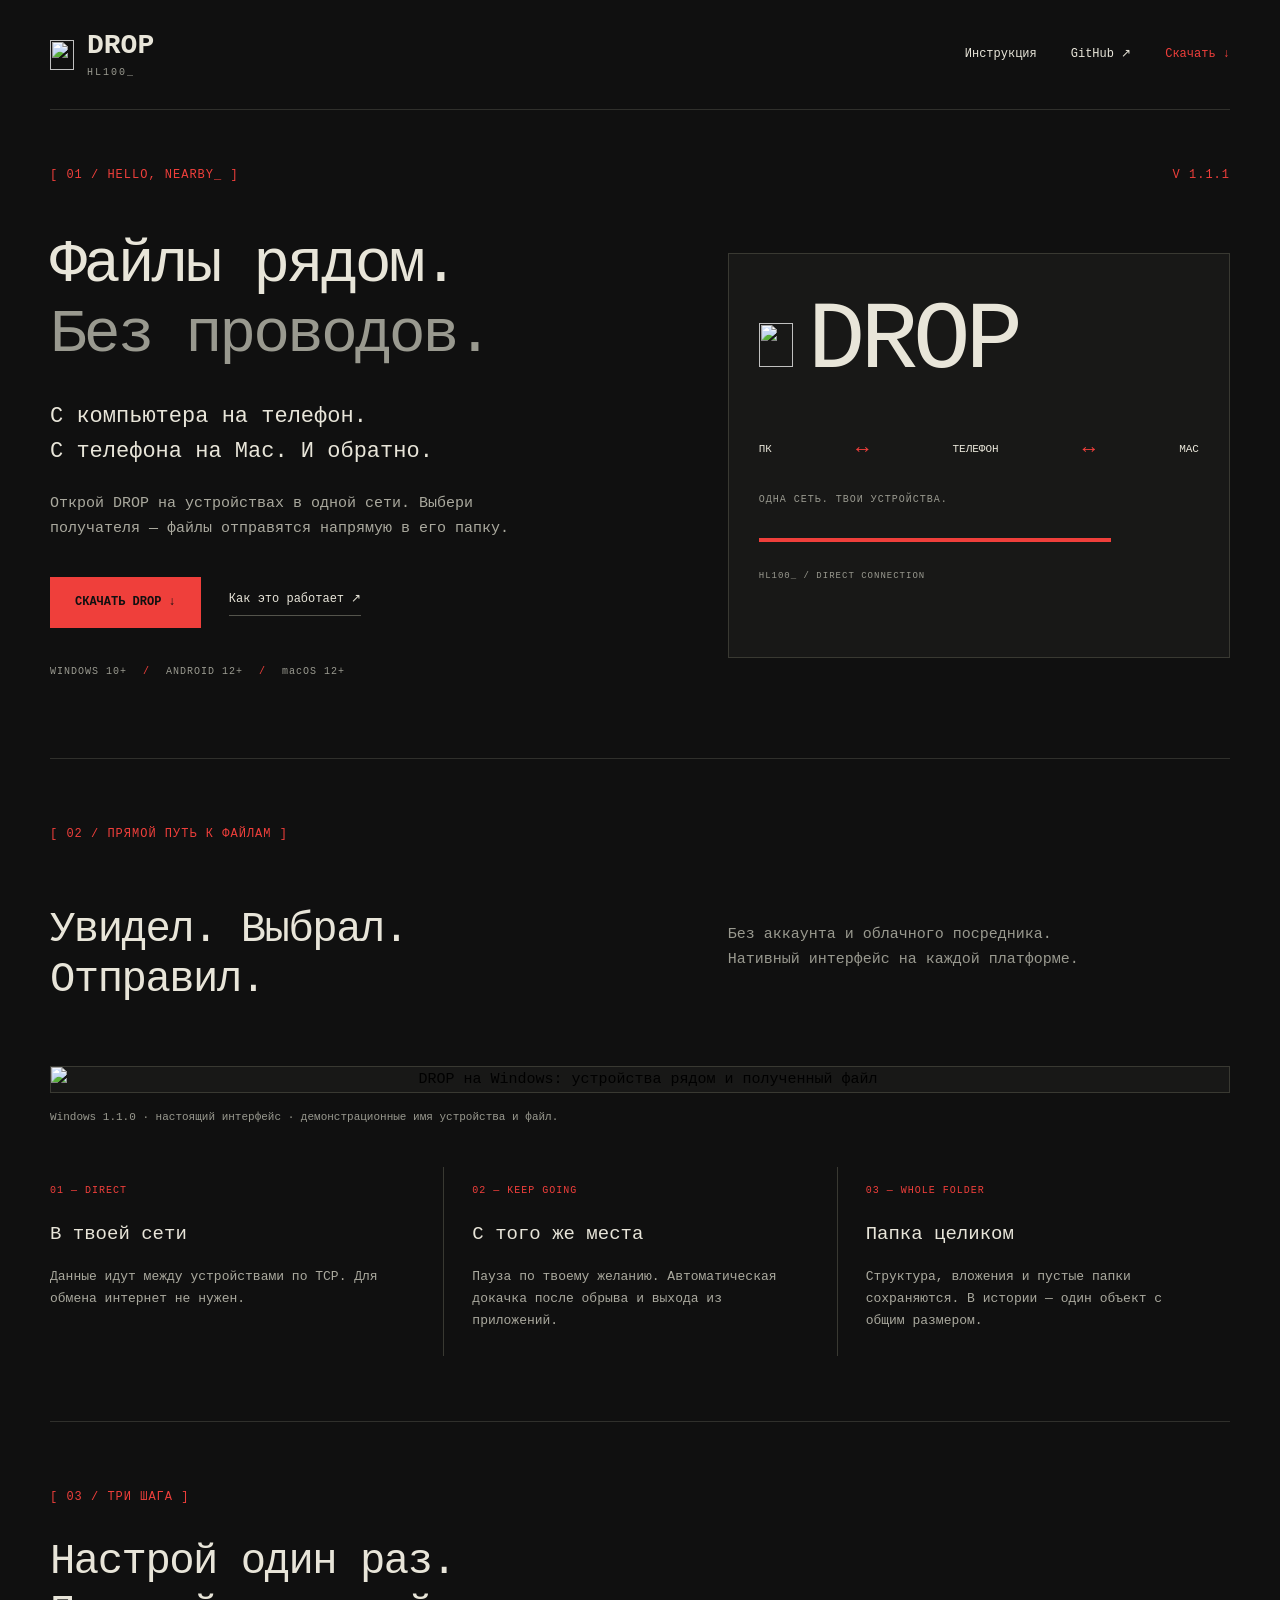
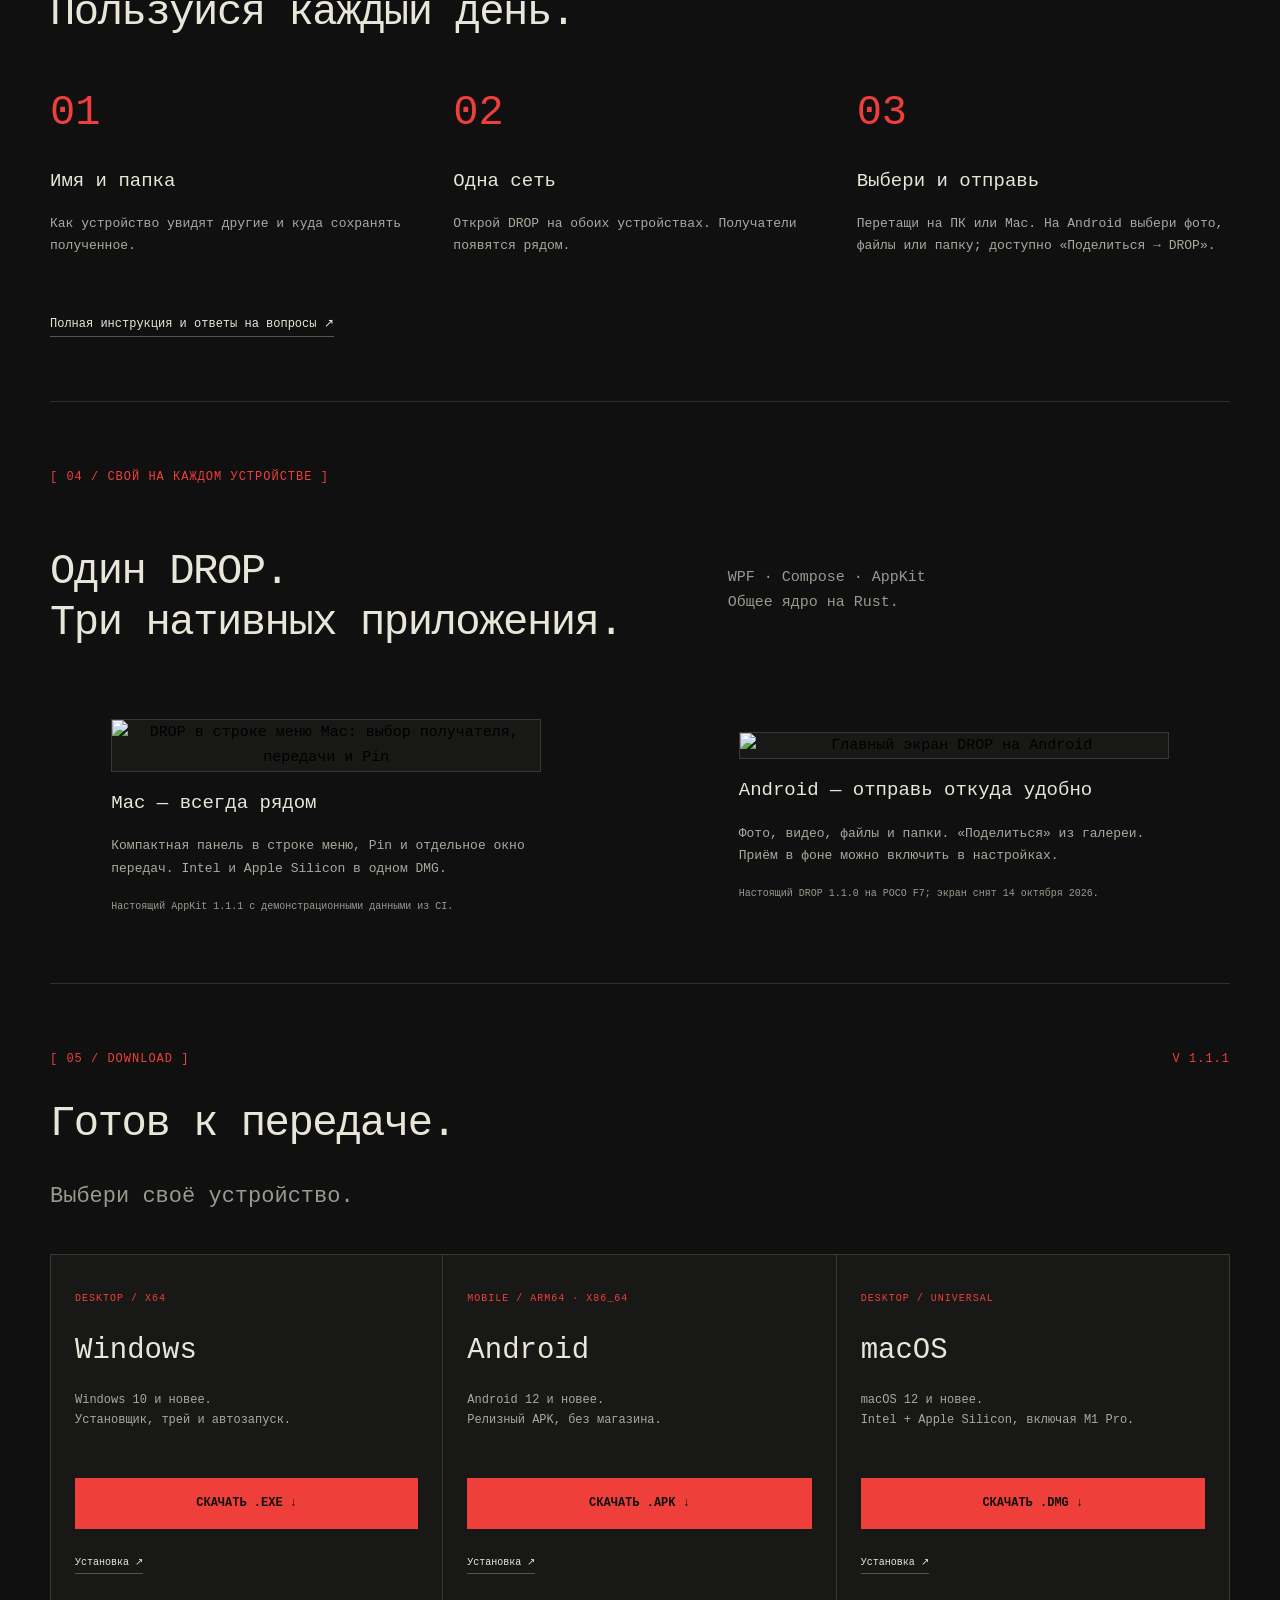
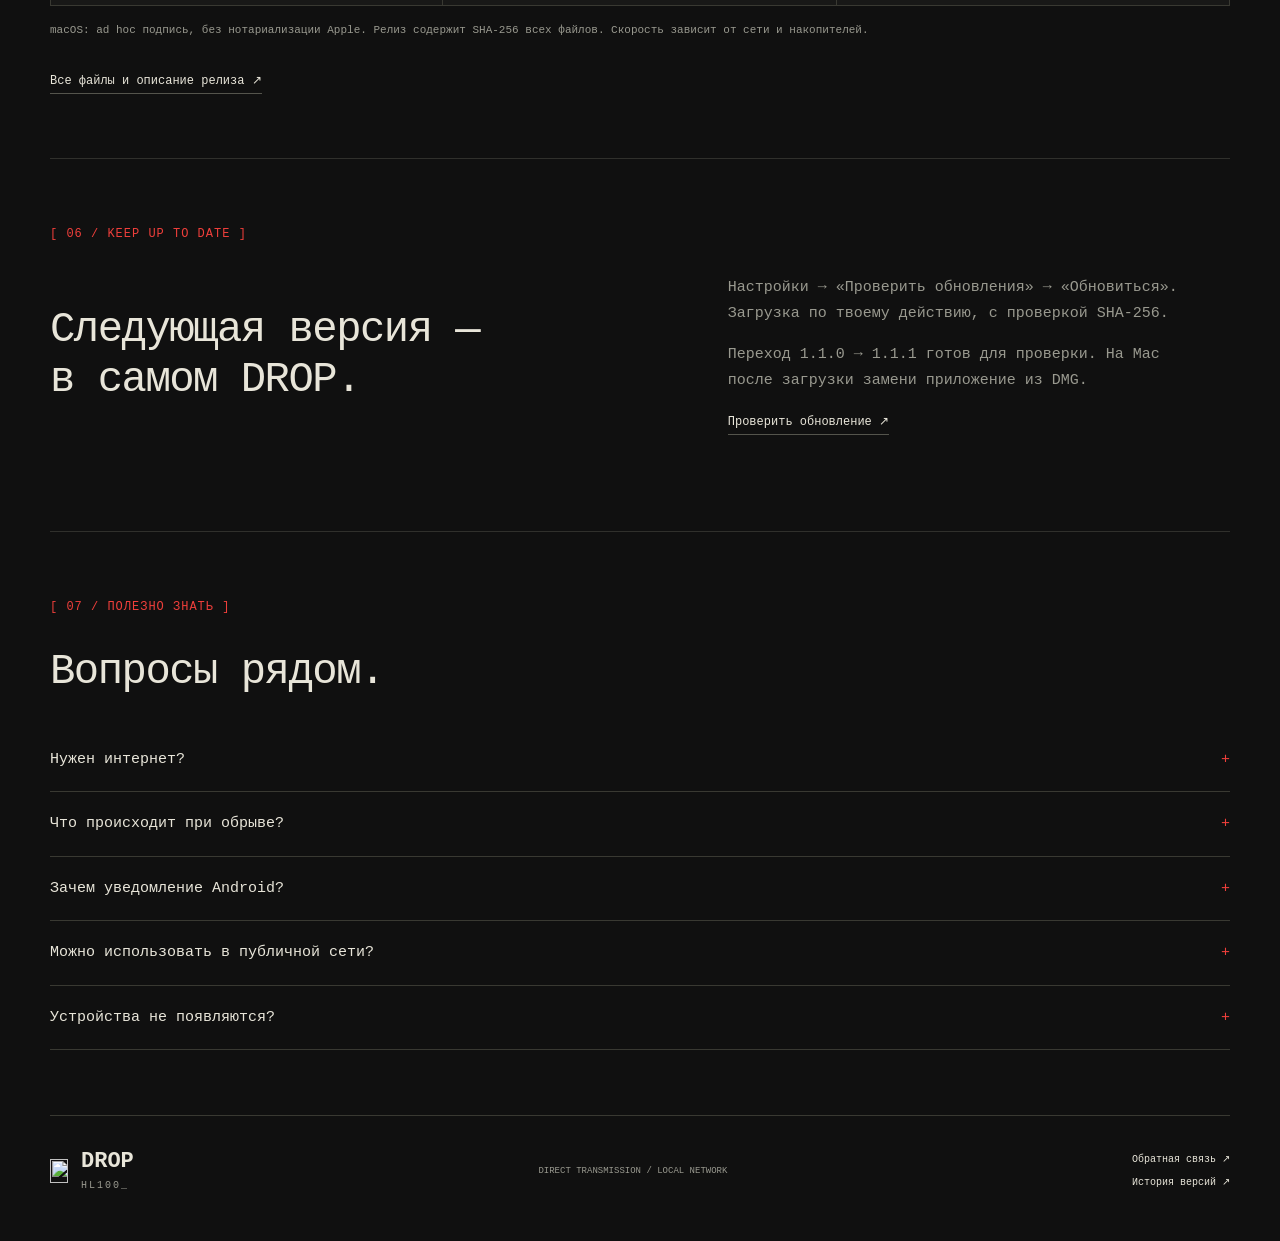
==== site/index.html @ a1f8ea62 "Launch Russian DROP product site, illustrated guides and complete stable releases" ====
<!doctype html><html lang="ru"><head><meta charset="utf-8"><meta name="viewport" content="width=device-width,initial-scale=1"><meta name="theme-color" content="#101010"><title>DROP — файлы рядом. Без проводов.</title><meta name="description" content="Нативный обмен файлами и папками в локальной сети. Windows, Android и Mac. Прямой TCP, пауза и докачка."><meta property="og:title" content="DROP — файлы рядом. Без проводов."><meta property="og:description" content="Windows · Android · Mac. Выбери устройство и отправь."><meta property="og:image" content="https://cveloy102.github.io/hl100-drop/images/windows-main.png"><link rel="icon" href="images/drop-mark.svg" type="image/svg+xml"><link rel="stylesheet" href="style.css"><script src="app.js" defer></script></head><body><a class="skip" href="#main">К содержимому</a><header class="nav wrap"><a class="brand" href="./" aria-label="DROP — главная"><img src="images/drop-mark.svg" alt="" width="24" height="30"><span>DROP<small>HL100_</small></span></a><nav aria-label="Главное меню"><a href="guide.html">Инструкция</a><a href="https://github.com/cveloy102/hl100-drop">GitHub ↗</a><a class="nav-download" href="./#download">Скачать ↓</a></nav></header><main id="main"><section class="hero wrap"><div class="eyebrow">[ 01 / HELLO, NEARBY_ ] <span data-version>V 1.1.1</span></div><div class="hero-grid"><div><h1>Файлы рядом.<br><span>Без проводов.</span></h1><p class="lead">С компьютера на телефон.<br>С телефона на Mac. И обратно.</p><p class="hero-copy">Открой DROP на устройствах в одной сети. Выбери получателя — файлы отправятся напрямую в его папку.</p><div class="actions"><a class="button" href="#download">СКАЧАТЬ DROP ↓</a><a class="text-link" href="guide.html">Как это работает ↗</a></div><div class="platforms">WINDOWS 10+ <i>/</i> ANDROID 12+ <i>/</i> macOS 12+</div></div><div class="hero-art" aria-label="DROP — прямой обмен в локальной сети"><img src="images/drop-mark.svg" alt="" width="72" height="90"><strong>DROP</strong><div class="network"><span>ПК</span><b>↔</b><span>ТЕЛЕФОН</span><b>↔</b><span>MAC</span></div><p>ОДНА СЕТЬ. ТВОИ УСТРОЙСТВА.</p><div class="line"></div><small>HL100_ / DIRECT CONNECTION</small></div></div></section>
<section class="product wrap"><div class="section-label">[ 02 / ПРЯМОЙ ПУТЬ К ФАЙЛАМ ]</div><div class="section-heading"><h2>Увидел. Выбрал.<br>Отправил.</h2><p>Без аккаунта и облачного посредника.<br>Нативный интерфейс на каждой платформе.</p></div><button class="screenshot wide" data-viewer type="button" aria-label="Увеличить главный экран Windows"><img src="images/windows-main.png" alt="DROP на Windows: устройства рядом и полученный файл" loading="lazy"></button><p class="caption">Windows 1.1.0 · настоящий интерфейс · демонстрационные имя устройства и файл.</p><div class="feature-grid"><article><span>01 — DIRECT</span><h3>В твоей сети</h3><p>Данные идут между устройствами по TCP. Для обмена интернет не нужен.</p></article><article><span>02 — KEEP GOING</span><h3>С того же места</h3><p>Пауза по твоему желанию. Автоматическая докачка после обрыва и выхода из приложений.</p></article><article><span>03 — WHOLE FOLDER</span><h3>Папка целиком</h3><p>Структура, вложения и пустые папки сохраняются. В истории — один объект с общим размером.</p></article></div></section>
<section class="workflow wrap"><div class="section-label">[ 03 / ТРИ ШАГА ]</div><h2>Настрой один раз.<br>Пользуйся каждый день.</h2><ol class="steps"><li><b>01</b><h3>Имя и папка</h3><p>Как устройство увидят другие и куда сохранять полученное.</p></li><li><b>02</b><h3>Одна сеть</h3><p>Открой DROP на обоих устройствах. Получатели появятся рядом.</p></li><li><b>03</b><h3>Выбери и отправь</h3><p>Перетащи на ПК или Mac. На Android выбери фото, файлы или папку; доступно «Поделиться → DROP».</p></li></ol><a class="text-link" href="guide.html">Полная инструкция и ответы на вопросы ↗</a></section>
<section class="screens wrap"><div class="section-label">[ 04 / СВОЙ НА КАЖДОМ УСТРОЙСТВЕ ]</div><div class="section-heading"><h2>Один DROP.<br>Три нативных приложения.</h2><p>WPF · Compose · AppKit<br>Общее ядро на Rust.</p></div><div class="screen-grid"><article><button class="screenshot portrait" data-viewer type="button" aria-label="Увеличить экран Mac"><img src="images/macos-main.png" alt="DROP в строке меню Mac: выбор получателя, передачи и Pin" loading="lazy"></button><h3>Mac — всегда рядом</h3><p>Компактная панель в строке меню, Pin и отдельное окно передач. Intel и Apple Silicon в одном DMG.</p><small>Настоящий AppKit 1.1.1 с демонстрационными данными из CI.</small></article><article id="android-preview"><button class="screenshot portrait" data-viewer type="button" aria-label="Увеличить экран Android"><img src="images/android-main.png" alt="Главный экран DROP на Android" loading="lazy"></button><h3>Android — отправь откуда удобно</h3><p>Фото, видео, файлы и папки. «Поделиться» из галереи. Приём в фоне можно включить в настройках.</p><small>Настоящий DROP 1.1.0 на POCO F7; экран снят 14 октября 2026.</small></article></div></section>
<section class="download wrap" id="download"><div class="section-label">[ 05 / DOWNLOAD ] <span data-version>V 1.1.1</span></div><h2>Готов к передаче.</h2><p class="lead">Выбери своё устройство.</p><div class="download-grid"><article><span>DESKTOP / X64</span><h3>Windows</h3><p>Windows 10 и новее.<br>Установщик, трей и автозапуск.</p><a class="button" data-asset="windows" href="https://github.com/cveloy102/hl100-drop/releases/download/v1.1.1/HL100DropSetup-1.1.1.exe">СКАЧАТЬ .EXE ↓</a><a class="text-link" href="guide.html#windows">Установка ↗</a></article><article><span>MOBILE / ARM64 · X86_64</span><h3>Android</h3><p>Android 12 и новее.<br>Релизный APK, без магазина.</p><a class="button" data-asset="android" href="https://github.com/cveloy102/hl100-drop/releases/download/v1.1.1/HL100Drop-1.1.1.apk">СКАЧАТЬ .APK ↓</a><a class="text-link" href="guide.html#android">Установка ↗</a></article><article><span>DESKTOP / UNIVERSAL</span><h3>macOS</h3><p>macOS 12 и новее.<br>Intel + Apple Silicon, включая M1 Pro.</p><a class="button" data-asset="macos" href="https://github.com/cveloy102/hl100-drop/releases/download/v1.1.1/HL100Drop-1.1.1-universal.dmg">СКАЧАТЬ .DMG ↓</a><a class="text-link" href="guide.html#macos">Установка ↗</a></article></div><p class="caption">macOS: ad hoc подпись, без нотариализации Apple. Релиз содержит SHA-256 всех файлов. Скорость зависит от сети и накопителей.</p><a class="text-link" href="https://github.com/cveloy102/hl100-drop/releases/latest">Все файлы и описание релиза ↗</a></section>
<section class="update wrap"><div class="section-label">[ 06 / KEEP UP TO DATE ]</div><div class="section-heading"><h2>Следующая версия —<br>в самом DROP.</h2><div><p>Настройки → «Проверить обновления» → «Обновиться». Загрузка по твоему действию, с проверкой SHA-256.</p><p>Переход 1.1.0 → 1.1.1 готов для проверки. На Mac после загрузки замени приложение из DMG.</p><a class="text-link" href="guide.html#updates">Проверить обновление ↗</a></div></div></section>
<section class="faq wrap"><div class="section-label">[ 07 / ПОЛЕЗНО ЗНАТЬ ]</div><h2>Вопросы рядом.</h2><details><summary>Нужен интернет?</summary><p>Для обмена — нет. Устройства должны находиться в одной локальной сети. Для проверки и скачивания обновления нужен доступ к GitHub.</p></details><details><summary>Что происходит при обрыве?</summary><p>Версии 1.1+ согласуют докачку. После возвращения устройства передача продолжится с записанной позиции. Не перемещай и не редактируй оригинал; Android-провайдер должен поддерживать позиционную запись.</p></details><details><summary>Зачем уведомление Android?</summary><p>Обычная работа открытого приложения не требует постоянной плашки. Активный фоновый приём требует службы и её системного уведомления; фон и длительность настраиваются в DROP.</p></details><details><summary>Можно использовать в публичной сети?</summary><p>DROP рассчитан на доверенную LAN. Авторизации и шифрования передачи нет; получатель принимает файлы автоматически.</p></details><details><summary>Устройства не появляются?</summary><p>Проверь одну сеть, запущенный DROP и включённый приём. Изоляция гостевого Wi-Fi, VPN или брандмауэр могут мешать обнаружению. Подробнее — в инструкции.</p></details></section></main><footer class="wrap"><a class="brand" href="./"><img src="images/drop-mark.svg" alt="" width="18" height="24"><span>DROP<small>HL100_</small></span></a><p>DIRECT TRANSMISSION / LOCAL NETWORK</p><div><a href="https://github.com/cveloy102/hl100-drop/issues/new/choose">Обратная связь ↗</a><a href="https://github.com/cveloy102/hl100-drop/blob/codex/initial-implementation/CHANGELOG.md">История версий ↗</a></div></footer><dialog id="viewer" aria-label="Просмотр скриншота"><button class="close" type="button" aria-label="Закрыть">×</button><img src="images/windows-main.png" alt=""><p></p></dialog></body></html>
---- site/style.css ----
*{box-sizing:border-box}html{scroll-behavior:smooth;scroll-padding-top:30px}body{margin:0;background:#101010;color:#e8e5d9;font-family:Consolas,"SFMono-Regular",Menlo,monospace;font-size:15px;line-height:1.7}a{color:inherit;text-decoration:none}a:hover{color:#ef3f3b}button{font:inherit;cursor:pointer}button:focus-visible,a:focus-visible,summary:focus-visible{outline:2px solid #ef3f3b;outline-offset:5px}.wrap{width:min(1180px,calc(100% - 64px));margin-inline:auto}.nav{height:110px;display:flex;align-items:center;justify-content:space-between;border-bottom:1px solid #30302c}.brand{display:flex;gap:13px;align-items:center;line-height:1;font-size:28px;font-weight:bold}.brand small{display:block;font-size:10px;letter-spacing:2px;color:#99998f;margin-top:8px;font-weight:normal}.nav nav{display:flex;gap:34px;align-items:center;font-size:12px}.nav-download{color:#ef3f3b}.hero{padding:55px 0 78px}.eyebrow,.section-label{color:#ef3f3b;font-size:12px;letter-spacing:1px;display:flex;justify-content:space-between;gap:20px}.hero-grid{display:grid;grid-template-columns:1.25fr 1fr;gap:50px;margin-top:45px;align-items:center}h1{font-size:clamp(35px,4.8vw,66px);font-weight:normal;line-height:1.14;letter-spacing:-3px;margin:0 0 30px}h1 span{color:#99998f}.lead{font-size:22px;line-height:1.55}.hero-copy{max-width:490px;color:#aaa99e}.actions{display:flex;align-items:center;gap:28px;margin:35px 0}.button{display:inline-block;background:#ef3f3b;color:#101010;padding:17px 24px;font-size:12px;font-weight:bold;text-align:center;line-height:1.3;border:1px solid #ef3f3b}.button:hover{background:#ff5550;color:#101010}.text-link{font-size:12px;border-bottom:1px solid #54544c;padding-bottom:5px}.platforms{font-size:10px;letter-spacing:1px;color:#99998f}.platforms i{color:#ef3f3b;font-style:normal;margin:0 9px}.hero-art{background:#181817;border:1px solid #393932;min-height:405px;padding:40px 30px;position:relative}.hero-art>img{width:34px;height:44px;display:inline-block;margin-right:15px}.hero-art strong{font-size:clamp(62px,7.5vw,104px);line-height:1;letter-spacing:-5px;font-weight:normal}.network{display:flex;justify-content:space-between;align-items:center;font-size:11px;margin-top:42px;gap:8px}.network b{color:#ef3f3b;font-size:21px}.hero-art p{font-size:10px;color:#99998f;letter-spacing:1px;margin-top:23px}.hero-art .line{height:4px;background:#ef3f3b;width:80%;margin:30px 0 20px}.hero-art small{font-size:9px;color:#99998f;letter-spacing:1px}section:not(.hero){padding:65px 0;border-top:1px solid #30302c}.section-heading{display:grid;grid-template-columns:1.25fr 1fr;gap:50px;align-items:center;margin:30px 0}h2{font-size:clamp(28px,3.3vw,43px);line-height:1.2;font-weight:normal;letter-spacing:-1.5px;margin:30px 0}h3{font-size:19px;line-height:1.35;font-weight:normal}.section-heading p{color:#99998f;margin:0 0 16px}.screenshot{border:1px solid #393932;padding:0;display:block;background:#181817;width:100%;overflow:hidden}.screenshot:hover{border-color:#ef3f3b}.screenshot img{display:block;width:100%;height:auto}.portrait{max-width:430px;margin:auto}.caption{color:#99998f;font-size:11px;line-height:1.7;margin:15px 0 28px}.feature-grid,.download-grid{display:grid;grid-template-columns:repeat(3,1fr);gap:0;margin-top:40px}.feature-grid article{padding:10px 28px 10px 0}.feature-grid article+article{border-left:1px solid #393932;padding-left:28px}.feature-grid span,.download-grid span{font-size:10px;color:#ef3f3b;letter-spacing:1px}.feature-grid p,.steps p,.screen-grid p{color:#aaa99e;font-size:13px}.steps{display:grid;grid-template-columns:repeat(3,1fr);gap:30px;padding:0;list-style:none;margin:40px 0}.steps b{font-size:42px;color:#ef3f3b;font-weight:normal}.screen-grid{display:grid;grid-template-columns:1fr 1fr;gap:75px;margin-top:40px}.screen-grid article{max-width:430px;margin:auto;width:100%}.screen-grid small{font-size:10px;color:#99998f}.screen-grid .screenshot{max-height:700px}.download-grid article{padding:30px 24px;border:1px solid #393932;background:#181817}.download-grid article+article{border-left:none}.download-grid h3{font-size:29px;margin:20px 0}.download-grid p{min-height:60px;font-size:12px;color:#aaa99e}.download-grid .button{display:block;margin:28px 0 20px}.download-grid .text-link{font-size:10px}.download .lead{color:#99998f}.update .section-heading>div{max-width:460px}details{border-bottom:1px solid #393932;padding:19px 0}summary{cursor:pointer;list-style:none;display:flex;justify-content:space-between;gap:20px;font-size:15px}summary::after{content:"+";color:#ef3f3b}details[open] summary::after{content:"−"}details p{font-size:13px;color:#aaa99e;max-width:850px}footer{border-top:1px solid #393932;padding:35px 0 50px;display:flex;align-items:center;justify-content:space-between;gap:25px}footer .brand{font-size:22px}footer p{font-size:9px;color:#99998f}footer>div{display:flex;flex-direction:column;font-size:10px;gap:6px}dialog{background:#101010;color:#e8e5d9;border:1px solid #55554c;max-width:95vw;max-height:95vh;padding:36px 14px 14px}dialog::backdrop{background:#000c}dialog img{display:block;max-height:78vh;max-width:90vw;width:auto;margin:auto}dialog p{font-size:11px;margin:12px 0 0}.close{position:absolute;right:8px;top:4px;border:0;background:transparent;color:#e8e5d9;font-size:25px}.skip{position:fixed;top:-100px;left:20px;background:#ef3f3b;color:#101010;padding:12px;z-index:100}.skip:focus{top:10px}.guide{max-width:940px;padding-top:45px}.guide h1{margin-top:30px}.guide-nav{display:flex;flex-wrap:wrap;gap:12px 24px;font-size:12px;margin:35px 0 60px;color:#aaa99e}.guide section{padding:50px 0}.guide section p,.guide section li{color:#aaa99e;max-width:800px}.guide li{margin-bottom:12px}.guide section a:not(.button){color:#e8e5d9;text-decoration:underline;text-underline-offset:4px}.guide .portrait{margin:30px 0;max-width:360px}.guide .wide{margin-top:30px}.guide section .text-link{text-decoration:none!important}@media(max-width:850px){.wrap{width:calc(100% - 40px)}.hero-grid{gap:28px;grid-template-columns:1fr}.hero-art{min-height:260px;padding:25px;max-width:550px}.hero-art strong{font-size:90px}.network{margin-top:25px}.hero{padding:35px 0 50px}.section-heading{gap:25px;grid-template-columns:1fr}.feature-grid,.steps{grid-template-columns:1fr}.feature-grid article{padding:22px 0}.feature-grid article+article{border-left:none;border-top:1px solid #393932;padding-left:0}.steps{gap:15px}.steps li{padding-bottom:15px;border-bottom:1px solid #393932}.steps b{float:left;margin-right:25px}.screen-grid{gap:30px}.download-grid{grid-template-columns:1fr}.download-grid article+article{border-left:1px solid #393932;border-top:none}.download-grid p{min-height:0}.download-grid .button{max-width:340px}.nav{height:90px}.nav nav{gap:18px}.nav nav>a{font-size:10px}footer{flex-wrap:wrap}.guide h1{letter-spacing:-1px}}@media(max-width:520px){.wrap{width:calc(100% - 32px)}.nav nav{gap:12px}.brand{font-size:22px;gap:8px}.brand>img{width:20px}.nav-download{display:none}h1{letter-spacing:-1.5px;font-size:39px}.lead{font-size:18px}.actions{gap:18px;flex-wrap:wrap}.platforms{font-size:8px;letter-spacing:0}.platforms i{margin:0 4px}.hero-art strong{font-size:76px}.hero-art>img{width:26px}.hero-art{padding:25px 20px}.network{font-size:9px}.screen-grid{grid-template-columns:1fr;gap:48px}.screen-grid .screenshot{max-width:320px}.screen-grid h3,.screen-grid p,.screen-grid small{max-width:320px;display:block;margin-inline:auto}.section-label,.eyebrow{font-size:10px;letter-spacing:0}section:not(.hero){padding:45px 0}h2{font-size:30px;letter-spacing:-1px}footer p{width:100%}.guide section{padding:40px 0}.guide ol,.guide ul{padding-left:22px}.guide section li{font-size:13px}}@media(prefers-reduced-motion:reduce){html{scroll-behavior:auto}}
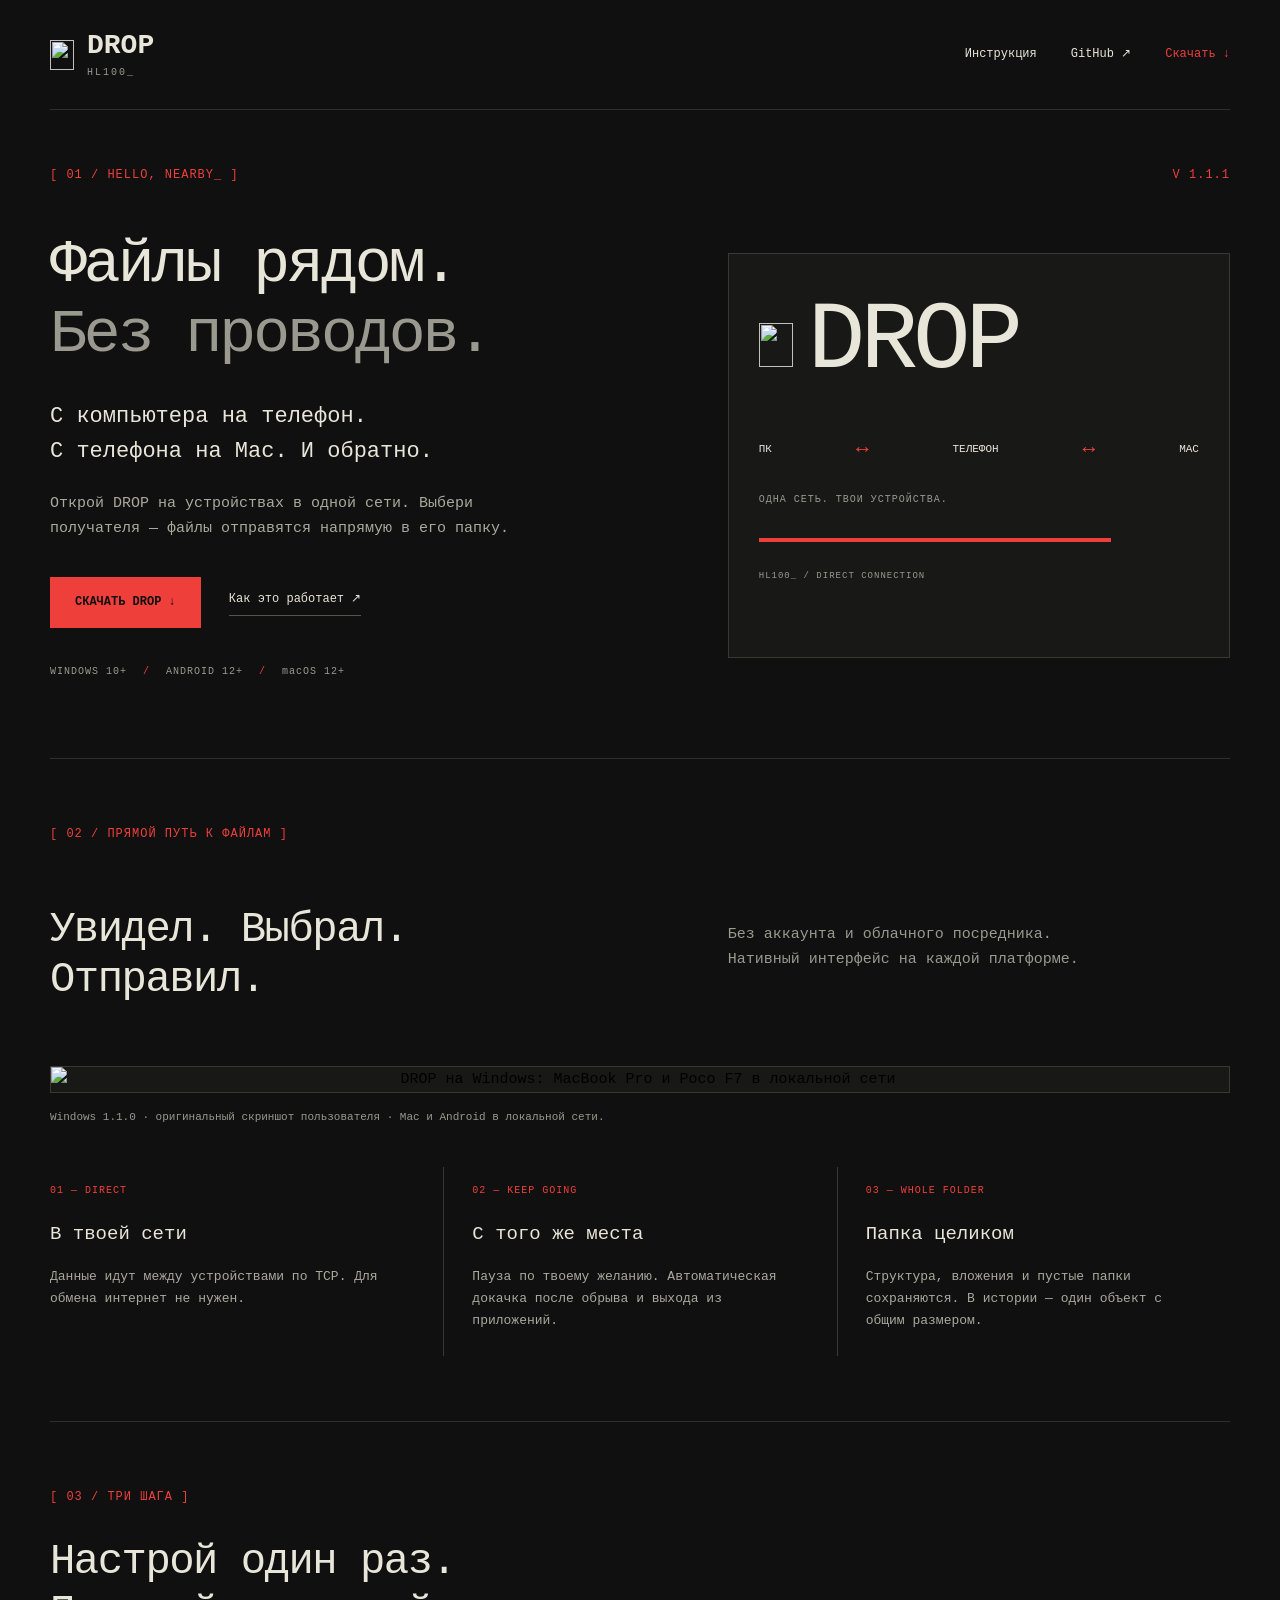
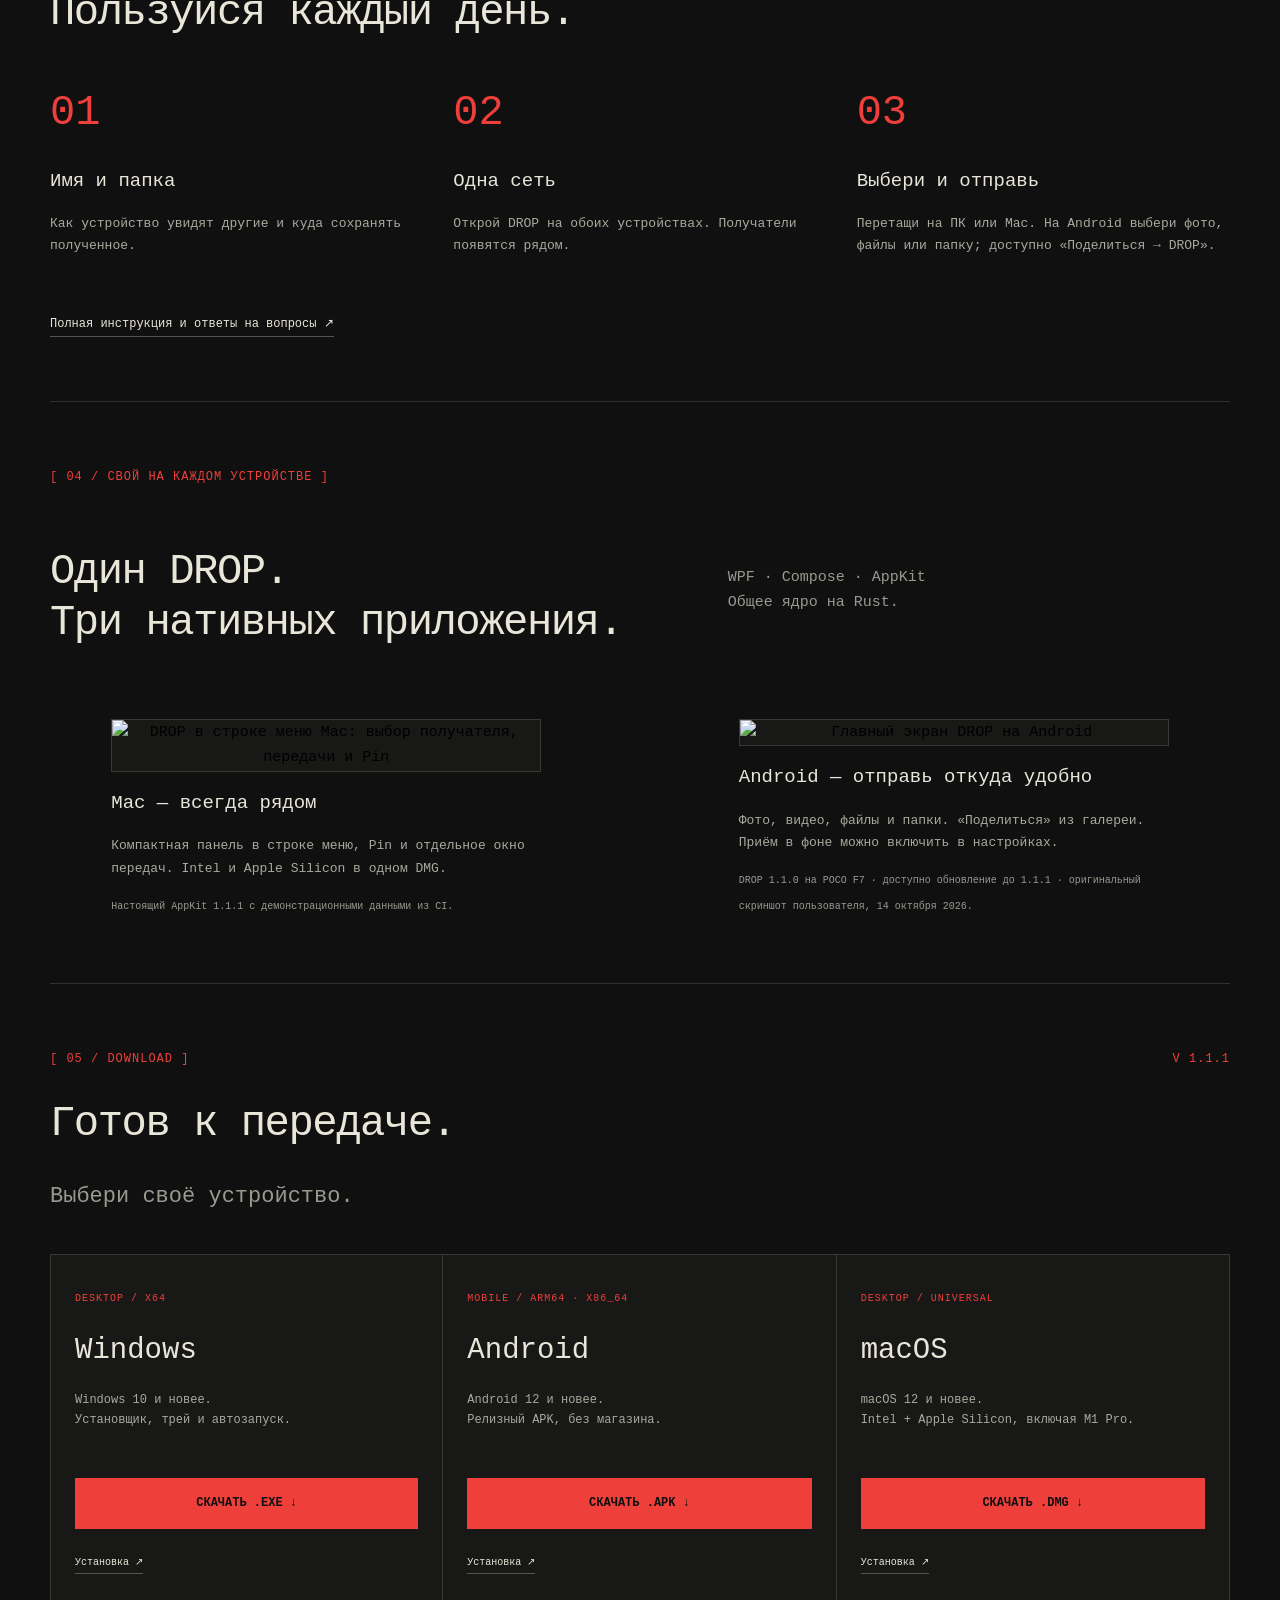
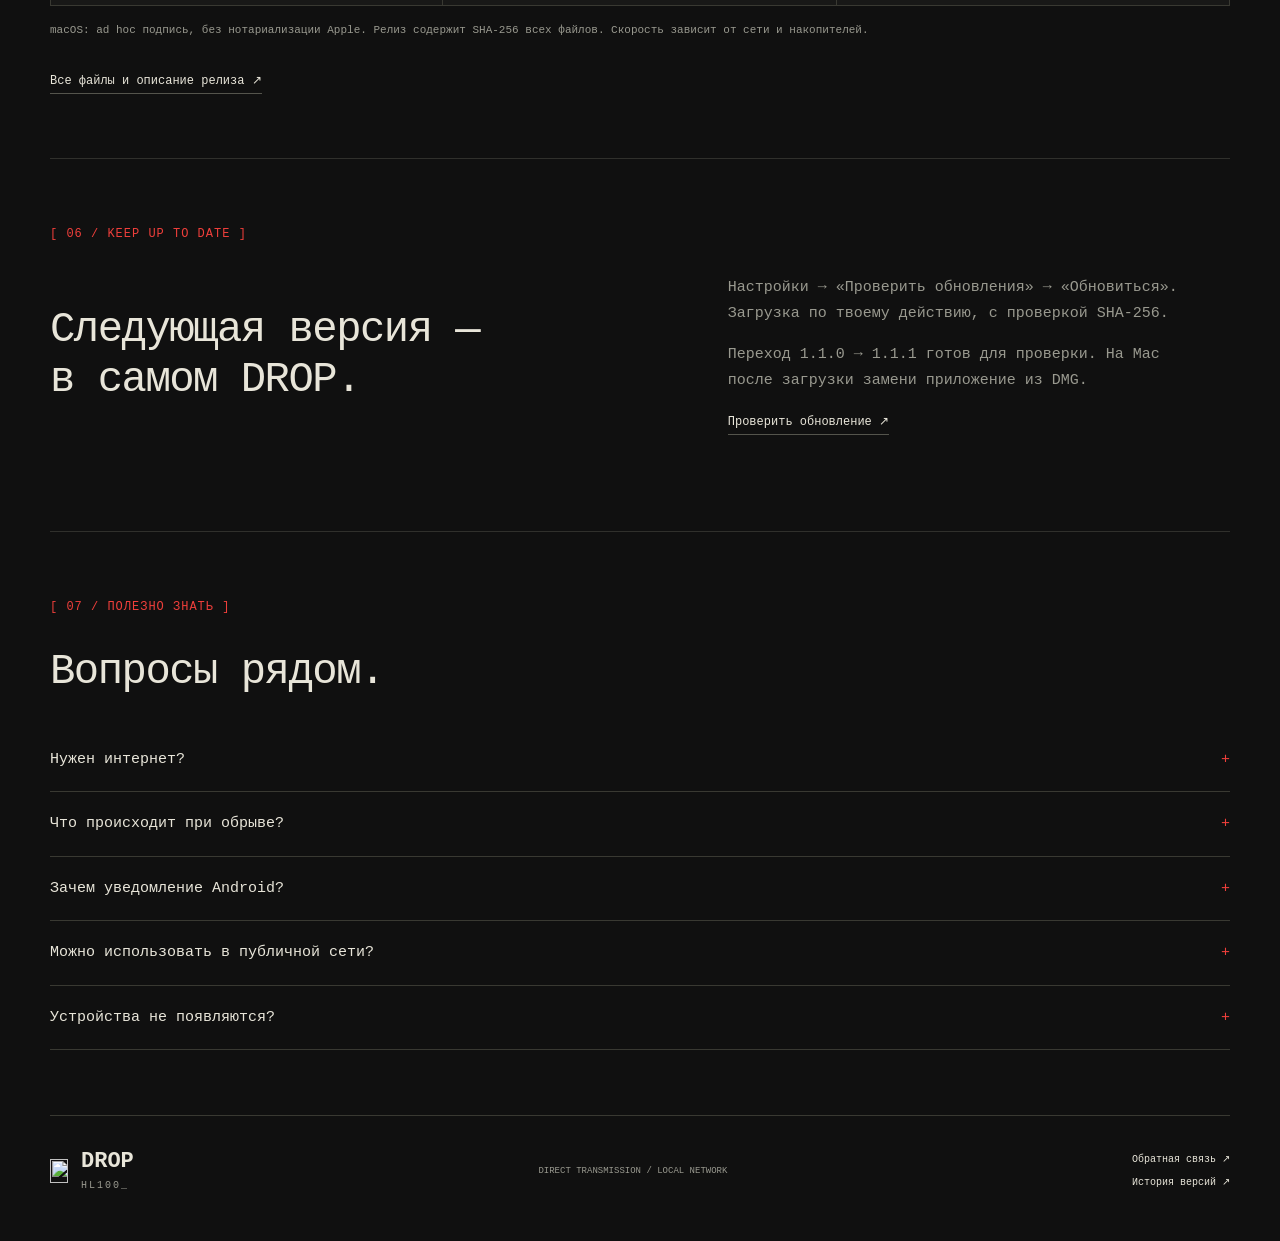
==== commit df55ca2c: "Replace Windows and Android screenshots with user-provided originals" ====
--- a/site/index.html
+++ b/site/index.html
@@ -1,7 +1,7 @@
 <!doctype html><html lang="ru"><head><meta charset="utf-8"><meta name="viewport" content="width=device-width,initial-scale=1"><meta name="theme-color" content="#101010"><title>DROP — файлы рядом. Без проводов.</title><meta name="description" content="Нативный обмен файлами и папками в локальной сети. Windows, Android и Mac. Прямой TCP, пауза и докачка."><meta property="og:title" content="DROP — файлы рядом. Без проводов."><meta property="og:description" content="Windows · Android · Mac. Выбери устройство и отправь."><meta property="og:image" content="https://cveloy102.github.io/hl100-drop/images/windows-main.png"><link rel="icon" href="images/drop-mark.svg" type="image/svg+xml"><link rel="stylesheet" href="style.css"><script src="app.js" defer></script></head><body><a class="skip" href="#main">К содержимому</a><header class="nav wrap"><a class="brand" href="./" aria-label="DROP — главная"><img src="images/drop-mark.svg" alt="" width="24" height="30"><span>DROP<small>HL100_</small></span></a><nav aria-label="Главное меню"><a href="guide.html">Инструкция</a><a href="https://github.com/cveloy102/hl100-drop">GitHub ↗</a><a class="nav-download" href="./#download">Скачать ↓</a></nav></header><main id="main"><section class="hero wrap"><div class="eyebrow">[ 01 / HELLO, NEARBY_ ] <span data-version>V 1.1.1</span></div><div class="hero-grid"><div><h1>Файлы рядом.<br><span>Без проводов.</span></h1><p class="lead">С компьютера на телефон.<br>С телефона на Mac. И обратно.</p><p class="hero-copy">Открой DROP на устройствах в одной сети. Выбери получателя — файлы отправятся напрямую в его папку.</p><div class="actions"><a class="button" href="#download">СКАЧАТЬ DROP ↓</a><a class="text-link" href="guide.html">Как это работает ↗</a></div><div class="platforms">WINDOWS 10+ <i>/</i> ANDROID 12+ <i>/</i> macOS 12+</div></div><div class="hero-art" aria-label="DROP — прямой обмен в локальной сети"><img src="images/drop-mark.svg" alt="" width="72" height="90"><strong>DROP</strong><div class="network"><span>ПК</span><b>↔</b><span>ТЕЛЕФОН</span><b>↔</b><span>MAC</span></div><p>ОДНА СЕТЬ. ТВОИ УСТРОЙСТВА.</p><div class="line"></div><small>HL100_ / DIRECT CONNECTION</small></div></div></section>
-<section class="product wrap"><div class="section-label">[ 02 / ПРЯМОЙ ПУТЬ К ФАЙЛАМ ]</div><div class="section-heading"><h2>Увидел. Выбрал.<br>Отправил.</h2><p>Без аккаунта и облачного посредника.<br>Нативный интерфейс на каждой платформе.</p></div><button class="screenshot wide" data-viewer type="button" aria-label="Увеличить главный экран Windows"><img src="images/windows-main.png" alt="DROP на Windows: устройства рядом и полученный файл" loading="lazy"></button><p class="caption">Windows 1.1.0 · настоящий интерфейс · демонстрационные имя устройства и файл.</p><div class="feature-grid"><article><span>01 — DIRECT</span><h3>В твоей сети</h3><p>Данные идут между устройствами по TCP. Для обмена интернет не нужен.</p></article><article><span>02 — KEEP GOING</span><h3>С того же места</h3><p>Пауза по твоему желанию. Автоматическая докачка после обрыва и выхода из приложений.</p></article><article><span>03 — WHOLE FOLDER</span><h3>Папка целиком</h3><p>Структура, вложения и пустые папки сохраняются. В истории — один объект с общим размером.</p></article></div></section>
+<section class="product wrap"><div class="section-label">[ 02 / ПРЯМОЙ ПУТЬ К ФАЙЛАМ ]</div><div class="section-heading"><h2>Увидел. Выбрал.<br>Отправил.</h2><p>Без аккаунта и облачного посредника.<br>Нативный интерфейс на каждой платформе.</p></div><button class="screenshot wide" data-viewer type="button" aria-label="Увеличить главный экран Windows"><img src="images/windows-main.png" alt="DROP на Windows: MacBook Pro и Poco F7 в локальной сети" loading="lazy"></button><p class="caption">Windows 1.1.0 · оригинальный скриншот пользователя · Mac и Android в локальной сети.</p><div class="feature-grid"><article><span>01 — DIRECT</span><h3>В твоей сети</h3><p>Данные идут между устройствами по TCP. Для обмена интернет не нужен.</p></article><article><span>02 — KEEP GOING</span><h3>С того же места</h3><p>Пауза по твоему желанию. Автоматическая докачка после обрыва и выхода из приложений.</p></article><article><span>03 — WHOLE FOLDER</span><h3>Папка целиком</h3><p>Структура, вложения и пустые папки сохраняются. В истории — один объект с общим размером.</p></article></div></section>
 <section class="workflow wrap"><div class="section-label">[ 03 / ТРИ ШАГА ]</div><h2>Настрой один раз.<br>Пользуйся каждый день.</h2><ol class="steps"><li><b>01</b><h3>Имя и папка</h3><p>Как устройство увидят другие и куда сохранять полученное.</p></li><li><b>02</b><h3>Одна сеть</h3><p>Открой DROP на обоих устройствах. Получатели появятся рядом.</p></li><li><b>03</b><h3>Выбери и отправь</h3><p>Перетащи на ПК или Mac. На Android выбери фото, файлы или папку; доступно «Поделиться → DROP».</p></li></ol><a class="text-link" href="guide.html">Полная инструкция и ответы на вопросы ↗</a></section>
-<section class="screens wrap"><div class="section-label">[ 04 / СВОЙ НА КАЖДОМ УСТРОЙСТВЕ ]</div><div class="section-heading"><h2>Один DROP.<br>Три нативных приложения.</h2><p>WPF · Compose · AppKit<br>Общее ядро на Rust.</p></div><div class="screen-grid"><article><button class="screenshot portrait" data-viewer type="button" aria-label="Увеличить экран Mac"><img src="images/macos-main.png" alt="DROP в строке меню Mac: выбор получателя, передачи и Pin" loading="lazy"></button><h3>Mac — всегда рядом</h3><p>Компактная панель в строке меню, Pin и отдельное окно передач. Intel и Apple Silicon в одном DMG.</p><small>Настоящий AppKit 1.1.1 с демонстрационными данными из CI.</small></article><article id="android-preview"><button class="screenshot portrait" data-viewer type="button" aria-label="Увеличить экран Android"><img src="images/android-main.png" alt="Главный экран DROP на Android" loading="lazy"></button><h3>Android — отправь откуда удобно</h3><p>Фото, видео, файлы и папки. «Поделиться» из галереи. Приём в фоне можно включить в настройках.</p><small>Настоящий DROP 1.1.0 на POCO F7; экран снят 14 октября 2026.</small></article></div></section>
+<section class="screens wrap"><div class="section-label">[ 04 / СВОЙ НА КАЖДОМ УСТРОЙСТВЕ ]</div><div class="section-heading"><h2>Один DROP.<br>Три нативных приложения.</h2><p>WPF · Compose · AppKit<br>Общее ядро на Rust.</p></div><div class="screen-grid"><article><button class="screenshot portrait" data-viewer type="button" aria-label="Увеличить экран Mac"><img src="images/macos-main.png" alt="DROP в строке меню Mac: выбор получателя, передачи и Pin" loading="lazy"></button><h3>Mac — всегда рядом</h3><p>Компактная панель в строке меню, Pin и отдельное окно передач. Intel и Apple Silicon в одном DMG.</p><small>Настоящий AppKit 1.1.1 с демонстрационными данными из CI.</small></article><article id="android-preview"><button class="screenshot portrait" data-viewer type="button" aria-label="Увеличить экран Android"><img src="images/android-main.jpg" alt="Главный экран DROP на Android" loading="lazy"></button><h3>Android — отправь откуда удобно</h3><p>Фото, видео, файлы и папки. «Поделиться» из галереи. Приём в фоне можно включить в настройках.</p><small>DROP 1.1.0 на POCO F7 · доступно обновление до 1.1.1 · оригинальный скриншот пользователя, 14 октября 2026.</small></article></div></section>
 <section class="download wrap" id="download"><div class="section-label">[ 05 / DOWNLOAD ] <span data-version>V 1.1.1</span></div><h2>Готов к передаче.</h2><p class="lead">Выбери своё устройство.</p><div class="download-grid"><article><span>DESKTOP / X64</span><h3>Windows</h3><p>Windows 10 и новее.<br>Установщик, трей и автозапуск.</p><a class="button" data-asset="windows" href="https://github.com/cveloy102/hl100-drop/releases/download/v1.1.1/HL100DropSetup-1.1.1.exe">СКАЧАТЬ .EXE ↓</a><a class="text-link" href="guide.html#windows">Установка ↗</a></article><article><span>MOBILE / ARM64 · X86_64</span><h3>Android</h3><p>Android 12 и новее.<br>Релизный APK, без магазина.</p><a class="button" data-asset="android" href="https://github.com/cveloy102/hl100-drop/releases/download/v1.1.1/HL100Drop-1.1.1.apk">СКАЧАТЬ .APK ↓</a><a class="text-link" href="guide.html#android">Установка ↗</a></article><article><span>DESKTOP / UNIVERSAL</span><h3>macOS</h3><p>macOS 12 и новее.<br>Intel + Apple Silicon, включая M1 Pro.</p><a class="button" data-asset="macos" href="https://github.com/cveloy102/hl100-drop/releases/download/v1.1.1/HL100Drop-1.1.1-universal.dmg">СКАЧАТЬ .DMG ↓</a><a class="text-link" href="guide.html#macos">Установка ↗</a></article></div><p class="caption">macOS: ad hoc подпись, без нотариализации Apple. Релиз содержит SHA-256 всех файлов. Скорость зависит от сети и накопителей.</p><a class="text-link" href="https://github.com/cveloy102/hl100-drop/releases/latest">Все файлы и описание релиза ↗</a></section>
 <section class="update wrap"><div class="section-label">[ 06 / KEEP UP TO DATE ]</div><div class="section-heading"><h2>Следующая версия —<br>в самом DROP.</h2><div><p>Настройки → «Проверить обновления» → «Обновиться». Загрузка по твоему действию, с проверкой SHA-256.</p><p>Переход 1.1.0 → 1.1.1 готов для проверки. На Mac после загрузки замени приложение из DMG.</p><a class="text-link" href="guide.html#updates">Проверить обновление ↗</a></div></div></section>
 <section class="faq wrap"><div class="section-label">[ 07 / ПОЛЕЗНО ЗНАТЬ ]</div><h2>Вопросы рядом.</h2><details><summary>Нужен интернет?</summary><p>Для обмена — нет. Устройства должны находиться в одной локальной сети. Для проверки и скачивания обновления нужен доступ к GitHub.</p></details><details><summary>Что происходит при обрыве?</summary><p>Версии 1.1+ согласуют докачку. После возвращения устройства передача продолжится с записанной позиции. Не перемещай и не редактируй оригинал; Android-провайдер должен поддерживать позиционную запись.</p></details><details><summary>Зачем уведомление Android?</summary><p>Обычная работа открытого приложения не требует постоянной плашки. Активный фоновый приём требует службы и её системного уведомления; фон и длительность настраиваются в DROP.</p></details><details><summary>Можно использовать в публичной сети?</summary><p>DROP рассчитан на доверенную LAN. Авторизации и шифрования передачи нет; получатель принимает файлы автоматически.</p></details><details><summary>Устройства не появляются?</summary><p>Проверь одну сеть, запущенный DROP и включённый приём. Изоляция гостевого Wi-Fi, VPN или брандмауэр могут мешать обнаружению. Подробнее — в инструкции.</p></details></section></main><footer class="wrap"><a class="brand" href="./"><img src="images/drop-mark.svg" alt="" width="18" height="24"><span>DROP<small>HL100_</small></span></a><p>DIRECT TRANSMISSION / LOCAL NETWORK</p><div><a href="https://github.com/cveloy102/hl100-drop/issues/new/choose">Обратная связь ↗</a><a href="https://github.com/cveloy102/hl100-drop/blob/codex/initial-implementation/CHANGELOG.md">История версий ↗</a></div></footer><dialog id="viewer" aria-label="Просмотр скриншота"><button class="close" type="button" aria-label="Закрыть">×</button><img src="images/windows-main.png" alt=""><p></p></dialog></body></html>
--- a/site/style.css
+++ b/site/style.css
@@ -1 +1 @@
-*{box-sizing:border-box}html{scroll-behavior:smooth;scroll-padding-top:30px}body{margin:0;background:#101010;color:#e8e5d9;font-family:Consolas,"SFMono-Regular",Menlo,monospace;font-size:15px;line-height:1.7}a{color:inherit;text-decoration:none}a:hover{color:#ef3f3b}button{font:inherit;cursor:pointer}button:focus-visible,a:focus-visible,summary:focus-visible{outline:2px solid #ef3f3b;outline-offset:5px}.wrap{width:min(1180px,calc(100% - 64px));margin-inline:auto}.nav{height:110px;display:flex;align-items:center;justify-content:space-between;border-bottom:1px solid #30302c}.brand{display:flex;gap:13px;align-items:center;line-height:1;font-size:28px;font-weight:bold}.brand small{display:block;font-size:10px;letter-spacing:2px;color:#99998f;margin-top:8px;font-weight:normal}.nav nav{display:flex;gap:34px;align-items:center;font-size:12px}.nav-download{color:#ef3f3b}.hero{padding:55px 0 78px}.eyebrow,.section-label{color:#ef3f3b;font-size:12px;letter-spacing:1px;display:flex;justify-content:space-between;gap:20px}.hero-grid{display:grid;grid-template-columns:1.25fr 1fr;gap:50px;margin-top:45px;align-items:center}h1{font-size:clamp(35px,4.8vw,66px);font-weight:normal;line-height:1.14;letter-spacing:-3px;margin:0 0 30px}h1 span{color:#99998f}.lead{font-size:22px;line-height:1.55}.hero-copy{max-width:490px;color:#aaa99e}.actions{display:flex;align-items:center;gap:28px;margin:35px 0}.button{display:inline-block;background:#ef3f3b;color:#101010;padding:17px 24px;font-size:12px;font-weight:bold;text-align:center;line-height:1.3;border:1px solid #ef3f3b}.button:hover{background:#ff5550;color:#101010}.text-link{font-size:12px;border-bottom:1px solid #54544c;padding-bottom:5px}.platforms{font-size:10px;letter-spacing:1px;color:#99998f}.platforms i{color:#ef3f3b;font-style:normal;margin:0 9px}.hero-art{background:#181817;border:1px solid #393932;min-height:405px;padding:40px 30px;position:relative}.hero-art>img{width:34px;height:44px;display:inline-block;margin-right:15px}.hero-art strong{font-size:clamp(62px,7.5vw,104px);line-height:1;letter-spacing:-5px;font-weight:normal}.network{display:flex;justify-content:space-between;align-items:center;font-size:11px;margin-top:42px;gap:8px}.network b{color:#ef3f3b;font-size:21px}.hero-art p{font-size:10px;color:#99998f;letter-spacing:1px;margin-top:23px}.hero-art .line{height:4px;background:#ef3f3b;width:80%;margin:30px 0 20px}.hero-art small{font-size:9px;color:#99998f;letter-spacing:1px}section:not(.hero){padding:65px 0;border-top:1px solid #30302c}.section-heading{display:grid;grid-template-columns:1.25fr 1fr;gap:50px;align-items:center;margin:30px 0}h2{font-size:clamp(28px,3.3vw,43px);line-height:1.2;font-weight:normal;letter-spacing:-1.5px;margin:30px 0}h3{font-size:19px;line-height:1.35;font-weight:normal}.section-heading p{color:#99998f;margin:0 0 16px}.screenshot{border:1px solid #393932;padding:0;display:block;background:#181817;width:100%;overflow:hidden}.screenshot:hover{border-color:#ef3f3b}.screenshot img{display:block;width:100%;height:auto}.portrait{max-width:430px;margin:auto}.caption{color:#99998f;font-size:11px;line-height:1.7;margin:15px 0 28px}.feature-grid,.download-grid{display:grid;grid-template-columns:repeat(3,1fr);gap:0;margin-top:40px}.feature-grid article{padding:10px 28px 10px 0}.feature-grid article+article{border-left:1px solid #393932;padding-left:28px}.feature-grid span,.download-grid span{font-size:10px;color:#ef3f3b;letter-spacing:1px}.feature-grid p,.steps p,.screen-grid p{color:#aaa99e;font-size:13px}.steps{display:grid;grid-template-columns:repeat(3,1fr);gap:30px;padding:0;list-style:none;margin:40px 0}.steps b{font-size:42px;color:#ef3f3b;font-weight:normal}.screen-grid{display:grid;grid-template-columns:1fr 1fr;gap:75px;margin-top:40px}.screen-grid article{max-width:430px;margin:auto;width:100%}.screen-grid small{font-size:10px;color:#99998f}.screen-grid .screenshot{max-height:700px}.download-grid article{padding:30px 24px;border:1px solid #393932;background:#181817}.download-grid article+article{border-left:none}.download-grid h3{font-size:29px;margin:20px 0}.download-grid p{min-height:60px;font-size:12px;color:#aaa99e}.download-grid .button{display:block;margin:28px 0 20px}.download-grid .text-link{font-size:10px}.download .lead{color:#99998f}.update .section-heading>div{max-width:460px}details{border-bottom:1px solid #393932;padding:19px 0}summary{cursor:pointer;list-style:none;display:flex;justify-content:space-between;gap:20px;font-size:15px}summary::after{content:"+";color:#ef3f3b}details[open] summary::after{content:"−"}details p{font-size:13px;color:#aaa99e;max-width:850px}footer{border-top:1px solid #393932;padding:35px 0 50px;display:flex;align-items:center;justify-content:space-between;gap:25px}footer .brand{font-size:22px}footer p{font-size:9px;color:#99998f}footer>div{display:flex;flex-direction:column;font-size:10px;gap:6px}dialog{background:#101010;color:#e8e5d9;border:1px solid #55554c;max-width:95vw;max-height:95vh;padding:36px 14px 14px}dialog::backdrop{background:#000c}dialog img{display:block;max-height:78vh;max-width:90vw;width:auto;margin:auto}dialog p{font-size:11px;margin:12px 0 0}.close{position:absolute;right:8px;top:4px;border:0;background:transparent;color:#e8e5d9;font-size:25px}.skip{position:fixed;top:-100px;left:20px;background:#ef3f3b;color:#101010;padding:12px;z-index:100}.skip:focus{top:10px}.guide{max-width:940px;padding-top:45px}.guide h1{margin-top:30px}.guide-nav{display:flex;flex-wrap:wrap;gap:12px 24px;font-size:12px;margin:35px 0 60px;color:#aaa99e}.guide section{padding:50px 0}.guide section p,.guide section li{color:#aaa99e;max-width:800px}.guide li{margin-bottom:12px}.guide section a:not(.button){color:#e8e5d9;text-decoration:underline;text-underline-offset:4px}.guide .portrait{margin:30px 0;max-width:360px}.guide .wide{margin-top:30px}.guide section .text-link{text-decoration:none!important}@media(max-width:850px){.wrap{width:calc(100% - 40px)}.hero-grid{gap:28px;grid-template-columns:1fr}.hero-art{min-height:260px;padding:25px;max-width:550px}.hero-art strong{font-size:90px}.network{margin-top:25px}.hero{padding:35px 0 50px}.section-heading{gap:25px;grid-template-columns:1fr}.feature-grid,.steps{grid-template-columns:1fr}.feature-grid article{padding:22px 0}.feature-grid article+article{border-left:none;border-top:1px solid #393932;padding-left:0}.steps{gap:15px}.steps li{padding-bottom:15px;border-bottom:1px solid #393932}.steps b{float:left;margin-right:25px}.screen-grid{gap:30px}.download-grid{grid-template-columns:1fr}.download-grid article+article{border-left:1px solid #393932;border-top:none}.download-grid p{min-height:0}.download-grid .button{max-width:340px}.nav{height:90px}.nav nav{gap:18px}.nav nav>a{font-size:10px}footer{flex-wrap:wrap}.guide h1{letter-spacing:-1px}}@media(max-width:520px){.wrap{width:calc(100% - 32px)}.nav nav{gap:12px}.brand{font-size:22px;gap:8px}.brand>img{width:20px}.nav-download{display:none}h1{letter-spacing:-1.5px;font-size:39px}.lead{font-size:18px}.actions{gap:18px;flex-wrap:wrap}.platforms{font-size:8px;letter-spacing:0}.platforms i{margin:0 4px}.hero-art strong{font-size:76px}.hero-art>img{width:26px}.hero-art{padding:25px 20px}.network{font-size:9px}.screen-grid{grid-template-columns:1fr;gap:48px}.screen-grid .screenshot{max-width:320px}.screen-grid h3,.screen-grid p,.screen-grid small{max-width:320px;display:block;margin-inline:auto}.section-label,.eyebrow{font-size:10px;letter-spacing:0}section:not(.hero){padding:45px 0}h2{font-size:30px;letter-spacing:-1px}footer p{width:100%}.guide section{padding:40px 0}.guide ol,.guide ul{padding-left:22px}.guide section li{font-size:13px}}@media(prefers-reduced-motion:reduce){html{scroll-behavior:auto}}+*{box-sizing:border-box}html{scroll-behavior:smooth;scroll-padding-top:30px}body{margin:0;background:#101010;color:#e8e5d9;font-family:Consolas,"SFMono-Regular",Menlo,monospace;font-size:15px;line-height:1.7}a{color:inherit;text-decoration:none}a:hover{color:#ef3f3b}button{font:inherit;cursor:pointer}button:focus-visible,a:focus-visible,summary:focus-visible{outline:2px solid #ef3f3b;outline-offset:5px}.wrap{width:min(1180px,calc(100% - 64px));margin-inline:auto}.nav{height:110px;display:flex;align-items:center;justify-content:space-between;border-bottom:1px solid #30302c}.brand{display:flex;gap:13px;align-items:center;line-height:1;font-size:28px;font-weight:bold}.brand small{display:block;font-size:10px;letter-spacing:2px;color:#99998f;margin-top:8px;font-weight:normal}.nav nav{display:flex;gap:34px;align-items:center;font-size:12px}.nav-download{color:#ef3f3b}.hero{padding:55px 0 78px}.eyebrow,.section-label{color:#ef3f3b;font-size:12px;letter-spacing:1px;display:flex;justify-content:space-between;gap:20px}.hero-grid{display:grid;grid-template-columns:1.25fr 1fr;gap:50px;margin-top:45px;align-items:center}h1{font-size:clamp(35px,4.8vw,66px);font-weight:normal;line-height:1.14;letter-spacing:-3px;margin:0 0 30px}h1 span{color:#99998f}.lead{font-size:22px;line-height:1.55}.hero-copy{max-width:490px;color:#aaa99e}.actions{display:flex;align-items:center;gap:28px;margin:35px 0}.button{display:inline-block;background:#ef3f3b;color:#101010;padding:17px 24px;font-size:12px;font-weight:bold;text-align:center;line-height:1.3;border:1px solid #ef3f3b}.button:hover{background:#ff5550;color:#101010}.text-link{font-size:12px;border-bottom:1px solid #54544c;padding-bottom:5px}.platforms{font-size:10px;letter-spacing:1px;color:#99998f}.platforms i{color:#ef3f3b;font-style:normal;margin:0 9px}.hero-art{background:#181817;border:1px solid #393932;min-height:405px;padding:40px 30px;position:relative}.hero-art>img{width:34px;height:44px;display:inline-block;margin-right:15px}.hero-art strong{font-size:clamp(62px,7.5vw,104px);line-height:1;letter-spacing:-5px;font-weight:normal}.network{display:flex;justify-content:space-between;align-items:center;font-size:11px;margin-top:42px;gap:8px}.network b{color:#ef3f3b;font-size:21px}.hero-art p{font-size:10px;color:#99998f;letter-spacing:1px;margin-top:23px}.hero-art .line{height:4px;background:#ef3f3b;width:80%;margin:30px 0 20px}.hero-art small{font-size:9px;color:#99998f;letter-spacing:1px}section:not(.hero){padding:65px 0;border-top:1px solid #30302c}.section-heading{display:grid;grid-template-columns:1.25fr 1fr;gap:50px;align-items:center;margin:30px 0}h2{font-size:clamp(28px,3.3vw,43px);line-height:1.2;font-weight:normal;letter-spacing:-1.5px;margin:30px 0}h3{font-size:19px;line-height:1.35;font-weight:normal}.section-heading p{color:#99998f;margin:0 0 16px}.screenshot{border:1px solid #393932;padding:0;display:block;background:#181817;width:100%;overflow:hidden}.screenshot:hover{border-color:#ef3f3b}.screenshot img{display:block;width:100%;height:auto}.portrait{max-width:430px;margin:auto}.caption{color:#99998f;font-size:11px;line-height:1.7;margin:15px 0 28px}.feature-grid,.download-grid{display:grid;grid-template-columns:repeat(3,1fr);gap:0;margin-top:40px}.feature-grid article{padding:10px 28px 10px 0}.feature-grid article+article{border-left:1px solid #393932;padding-left:28px}.feature-grid span,.download-grid span{font-size:10px;color:#ef3f3b;letter-spacing:1px}.feature-grid p,.steps p,.screen-grid p{color:#aaa99e;font-size:13px}.steps{display:grid;grid-template-columns:repeat(3,1fr);gap:30px;padding:0;list-style:none;margin:40px 0}.steps b{font-size:42px;color:#ef3f3b;font-weight:normal}.screen-grid{display:grid;grid-template-columns:1fr 1fr;gap:75px;margin-top:40px}.screen-grid article{max-width:430px;margin:auto;width:100%}.screen-grid small{font-size:10px;color:#99998f}.screen-grid{align-items:start}.screen-grid article{margin:0 auto}.download-grid article{padding:30px 24px;border:1px solid #393932;background:#181817}.download-grid article+article{border-left:none}.download-grid h3{font-size:29px;margin:20px 0}.download-grid p{min-height:60px;font-size:12px;color:#aaa99e}.download-grid .button{display:block;margin:28px 0 20px}.download-grid .text-link{font-size:10px}.download .lead{color:#99998f}.update .section-heading>div{max-width:460px}details{border-bottom:1px solid #393932;padding:19px 0}summary{cursor:pointer;list-style:none;display:flex;justify-content:space-between;gap:20px;font-size:15px}summary::after{content:"+";color:#ef3f3b}details[open] summary::after{content:"−"}details p{font-size:13px;color:#aaa99e;max-width:850px}footer{border-top:1px solid #393932;padding:35px 0 50px;display:flex;align-items:center;justify-content:space-between;gap:25px}footer .brand{font-size:22px}footer p{font-size:9px;color:#99998f}footer>div{display:flex;flex-direction:column;font-size:10px;gap:6px}dialog{background:#101010;color:#e8e5d9;border:1px solid #55554c;max-width:95vw;max-height:95vh;padding:36px 14px 14px}dialog::backdrop{background:#000c}dialog img{display:block;max-height:78vh;max-width:90vw;width:auto;margin:auto}dialog p{font-size:11px;margin:12px 0 0}.close{position:absolute;right:8px;top:4px;border:0;background:transparent;color:#e8e5d9;font-size:25px}.skip{position:fixed;top:-100px;left:20px;background:#ef3f3b;color:#101010;padding:12px;z-index:100}.skip:focus{top:10px}.guide{max-width:940px;padding-top:45px}.guide h1{margin-top:30px}.guide-nav{display:flex;flex-wrap:wrap;gap:12px 24px;font-size:12px;margin:35px 0 60px;color:#aaa99e}.guide section{padding:50px 0}.guide section p,.guide section li{color:#aaa99e;max-width:800px}.guide li{margin-bottom:12px}.guide section a:not(.button){color:#e8e5d9;text-decoration:underline;text-underline-offset:4px}.guide .portrait{margin:30px 0;max-width:360px}.guide .wide{margin-top:30px}.guide section .text-link{text-decoration:none!important}@media(max-width:850px){.wrap{width:calc(100% - 40px)}.hero-grid{gap:28px;grid-template-columns:1fr}.hero-art{min-height:260px;padding:25px;max-width:550px}.hero-art strong{font-size:90px}.network{margin-top:25px}.hero{padding:35px 0 50px}.section-heading{gap:25px;grid-template-columns:1fr}.feature-grid,.steps{grid-template-columns:1fr}.feature-grid article{padding:22px 0}.feature-grid article+article{border-left:none;border-top:1px solid #393932;padding-left:0}.steps{gap:15px}.steps li{padding-bottom:15px;border-bottom:1px solid #393932}.steps b{float:left;margin-right:25px}.screen-grid{gap:30px}.download-grid{grid-template-columns:1fr}.download-grid article+article{border-left:1px solid #393932;border-top:none}.download-grid p{min-height:0}.download-grid .button{max-width:340px}.nav{height:90px}.nav nav{gap:18px}.nav nav>a{font-size:10px}footer{flex-wrap:wrap}.guide h1{letter-spacing:-1px}}@media(max-width:520px){.wrap{width:calc(100% - 32px)}.nav nav{gap:12px}.brand{font-size:22px;gap:8px}.brand>img{width:20px}.nav-download{display:none}h1{letter-spacing:-1.5px;font-size:39px}.lead{font-size:18px}.actions{gap:18px;flex-wrap:wrap}.platforms{font-size:8px;letter-spacing:0}.platforms i{margin:0 4px}.hero-art strong{font-size:76px}.hero-art>img{width:26px}.hero-art{padding:25px 20px}.network{font-size:9px}.screen-grid{grid-template-columns:1fr;gap:48px}.screen-grid .screenshot{max-width:320px}.screen-grid h3,.screen-grid p,.screen-grid small{max-width:320px;display:block;margin-inline:auto}.section-label,.eyebrow{font-size:10px;letter-spacing:0}section:not(.hero){padding:45px 0}h2{font-size:30px;letter-spacing:-1px}footer p{width:100%}.guide section{padding:40px 0}.guide ol,.guide ul{padding-left:22px}.guide section li{font-size:13px}}@media(prefers-reduced-motion:reduce){html{scroll-behavior:auto}}
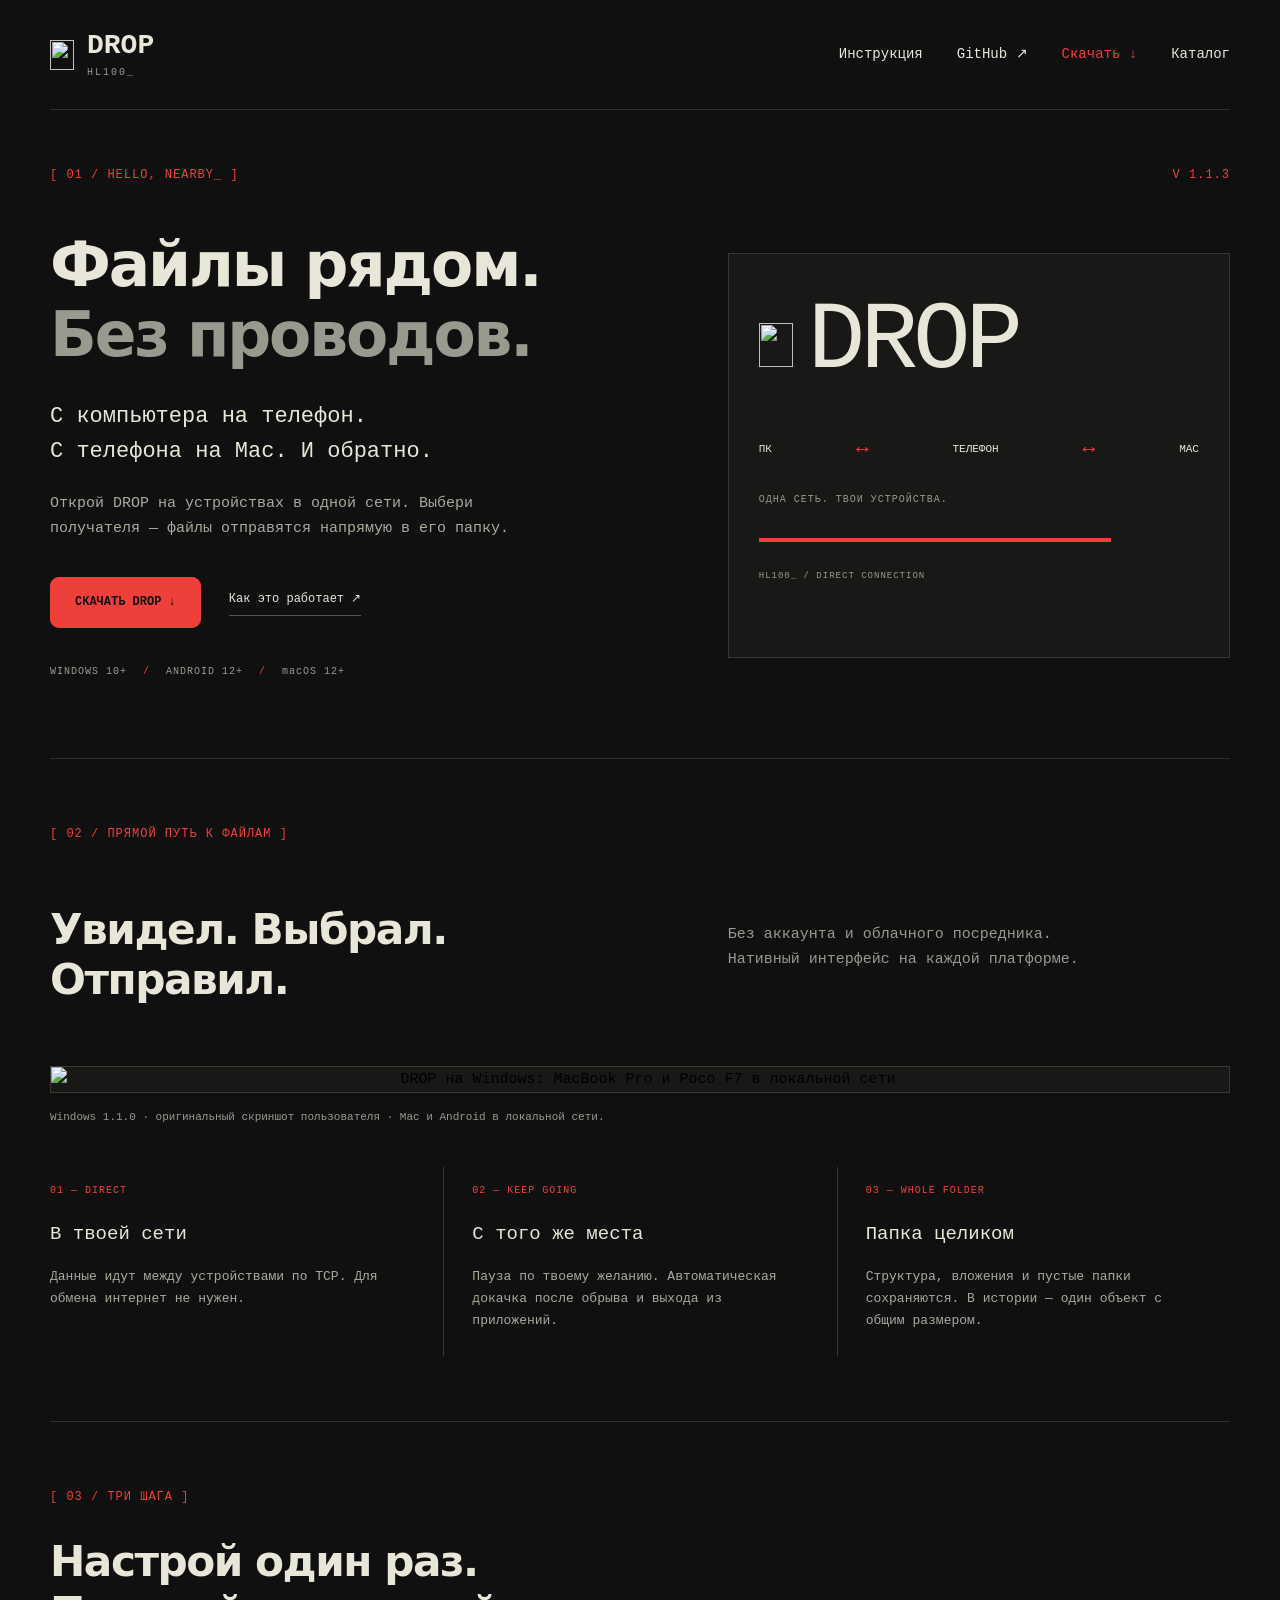
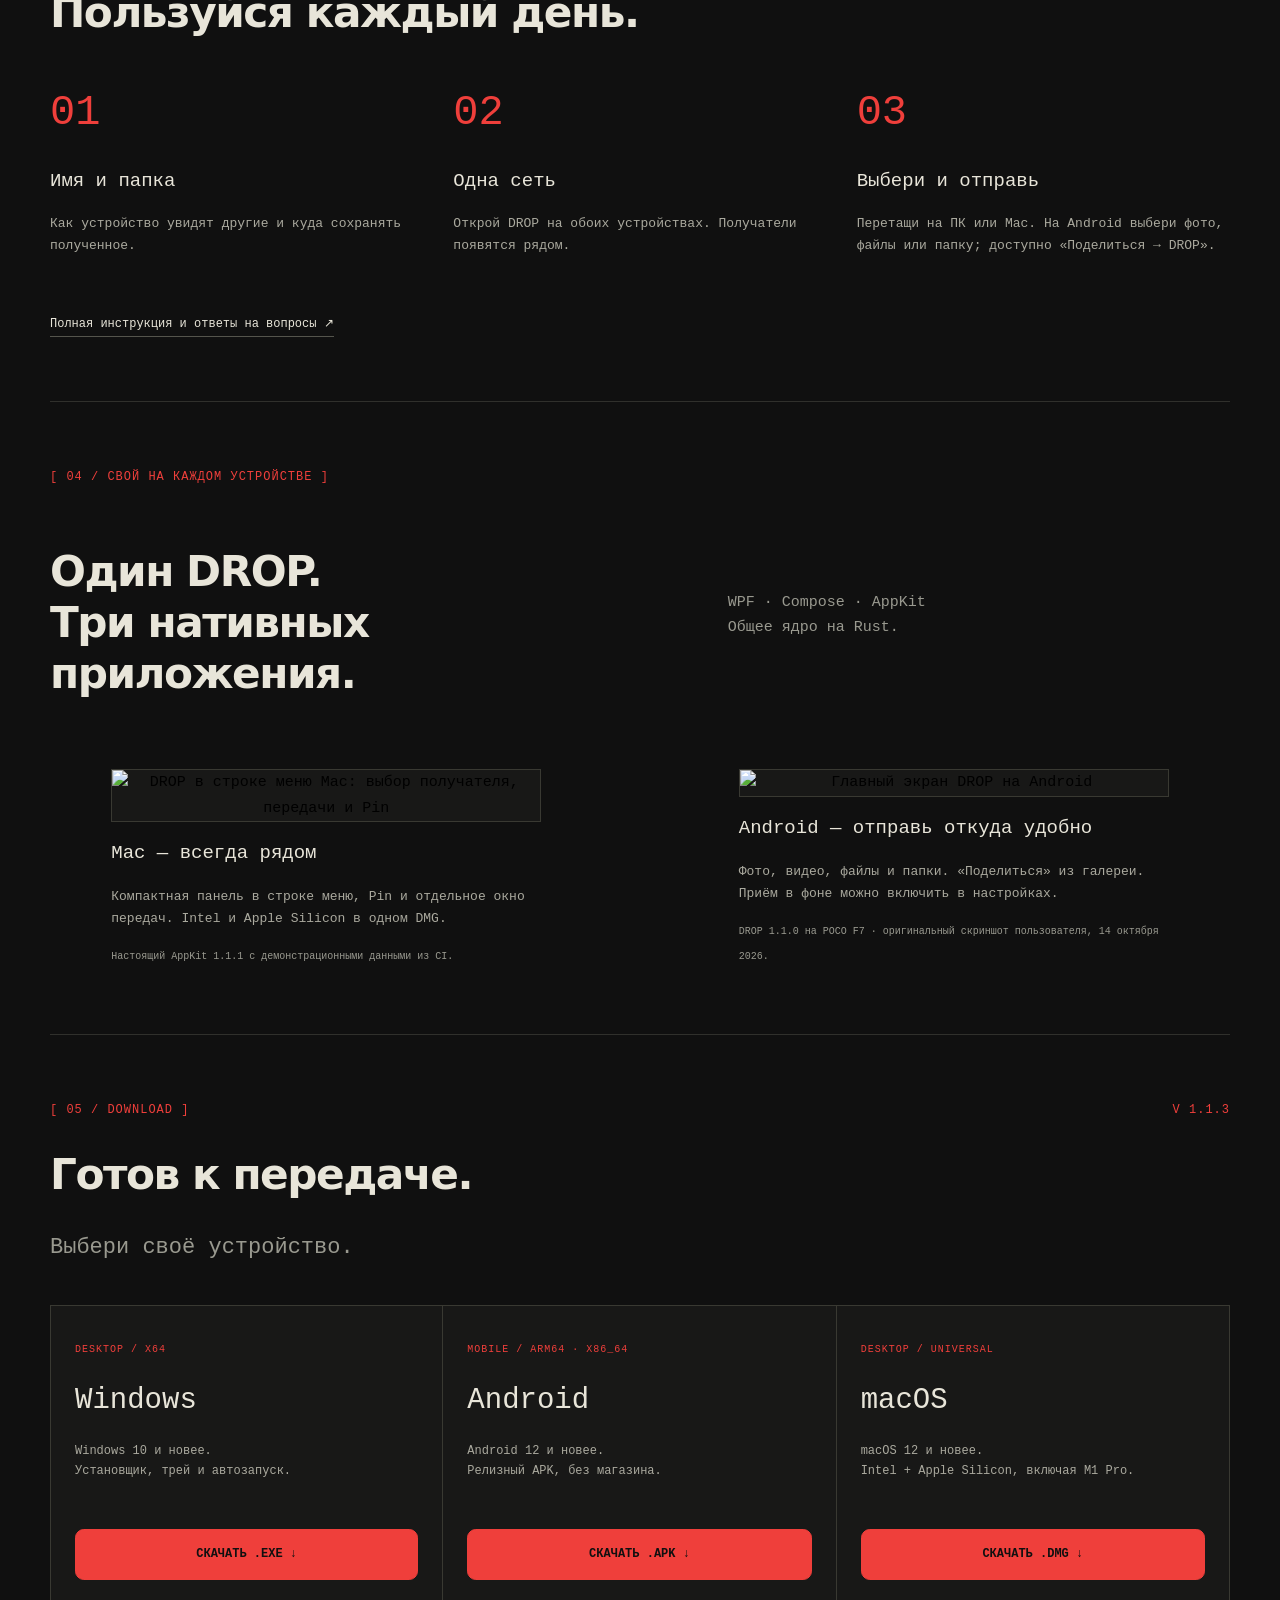
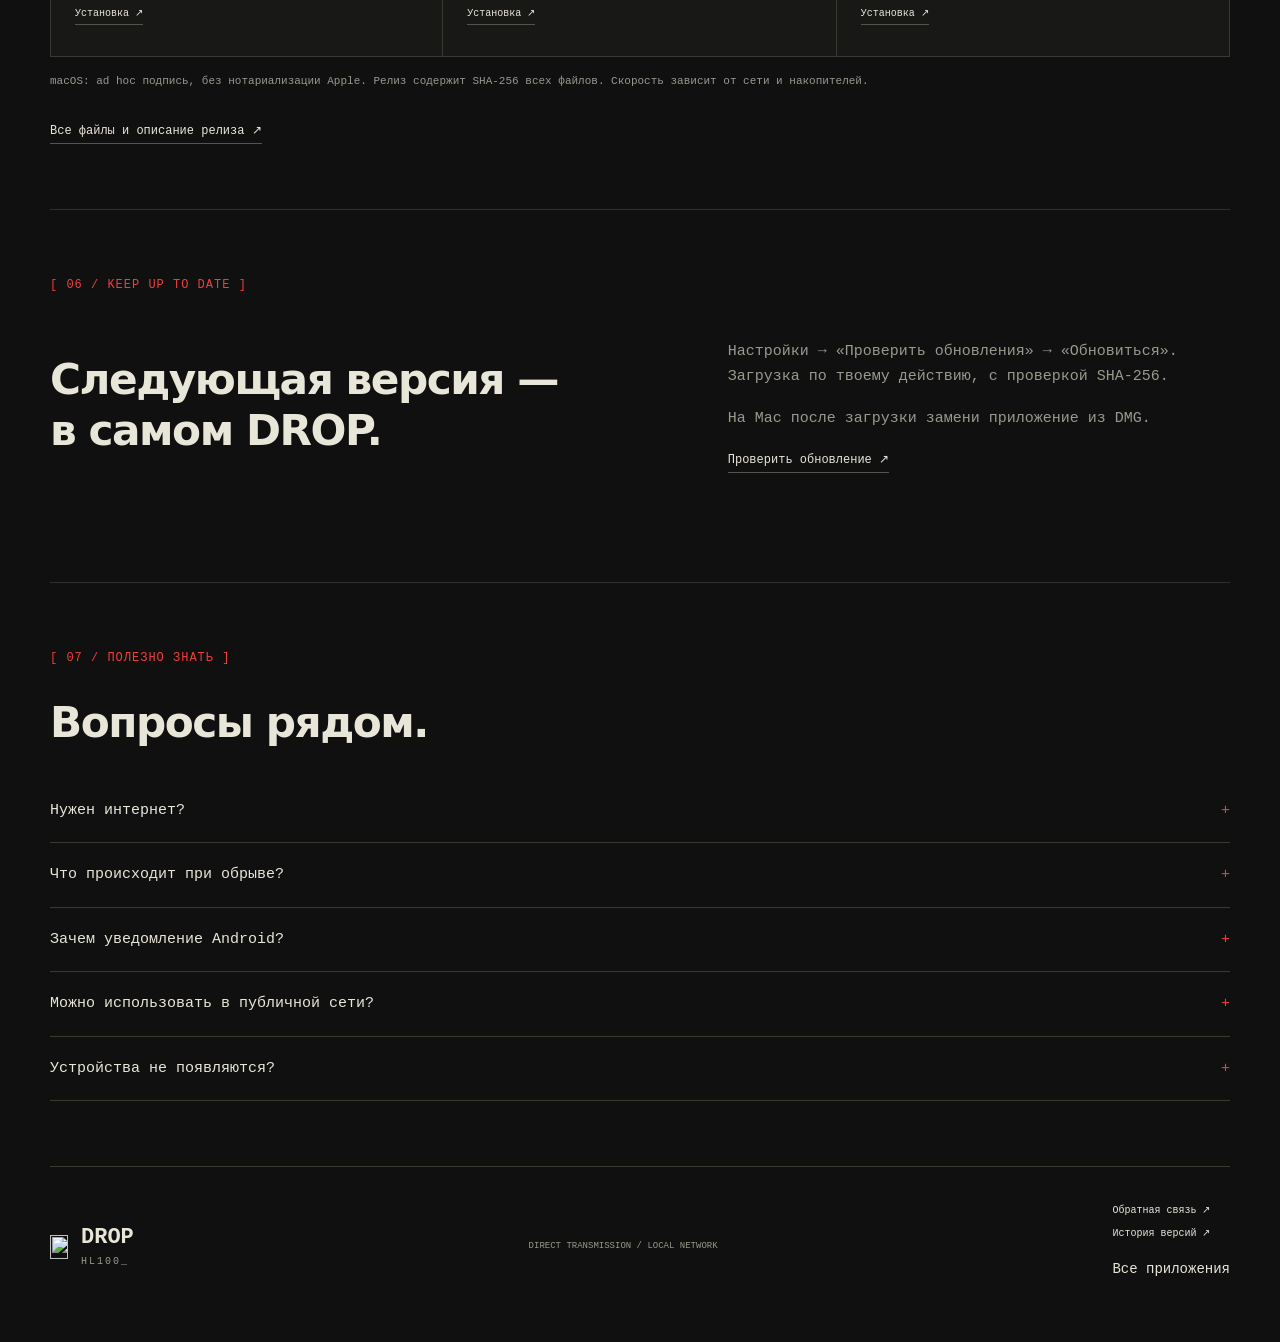
==== commit 13e0b86f: "Update DROP download fallback and catalog links" ====
--- a/site/index.html
+++ b/site/index.html
@@ -1,7 +1,7 @@
-<!doctype html><html lang="ru"><head><meta charset="utf-8"><meta name="viewport" content="width=device-width,initial-scale=1"><meta name="theme-color" content="#101010"><title>DROP — файлы рядом. Без проводов.</title><meta name="description" content="Нативный обмен файлами и папками в локальной сети. Windows, Android и Mac. Прямой TCP, пауза и докачка."><meta property="og:title" content="DROP — файлы рядом. Без проводов."><meta property="og:description" content="Windows · Android · Mac. Выбери устройство и отправь."><meta property="og:image" content="https://cveloy102.github.io/hl100-drop/images/windows-main.png"><link rel="icon" href="images/drop-mark.svg" type="image/svg+xml"><link rel="stylesheet" href="style.css"><script src="app.js" defer></script></head><body><a class="skip" href="#main">К содержимому</a><header class="nav wrap"><a class="brand" href="./" aria-label="DROP — главная"><img src="images/drop-mark.svg" alt="" width="24" height="30"><span>DROP<small>HL100_</small></span></a><nav aria-label="Главное меню"><a href="guide.html">Инструкция</a><a href="https://github.com/cveloy102/hl100-drop">GitHub ↗</a><a class="nav-download" href="./#download">Скачать ↓</a></nav></header><main id="main"><section class="hero wrap"><div class="eyebrow">[ 01 / HELLO, NEARBY_ ] <span data-version>V 1.1.1</span></div><div class="hero-grid"><div><h1>Файлы рядом.<br><span>Без проводов.</span></h1><p class="lead">С компьютера на телефон.<br>С телефона на Mac. И обратно.</p><p class="hero-copy">Открой DROP на устройствах в одной сети. Выбери получателя — файлы отправятся напрямую в его папку.</p><div class="actions"><a class="button" href="#download">СКАЧАТЬ DROP ↓</a><a class="text-link" href="guide.html">Как это работает ↗</a></div><div class="platforms">WINDOWS 10+ <i>/</i> ANDROID 12+ <i>/</i> macOS 12+</div></div><div class="hero-art" aria-label="DROP — прямой обмен в локальной сети"><img src="images/drop-mark.svg" alt="" width="72" height="90"><strong>DROP</strong><div class="network"><span>ПК</span><b>↔</b><span>ТЕЛЕФОН</span><b>↔</b><span>MAC</span></div><p>ОДНА СЕТЬ. ТВОИ УСТРОЙСТВА.</p><div class="line"></div><small>HL100_ / DIRECT CONNECTION</small></div></div></section>
+<!doctype html><html lang="ru"><head><meta charset="utf-8"><meta name="viewport" content="width=device-width,initial-scale=1"><meta name="theme-color" content="#101010"><title>DROP — файлы рядом. Без проводов.</title><meta name="description" content="Нативный обмен файлами и папками в локальной сети. Windows, Android и Mac. Прямой TCP, пауза и докачка."><meta property="og:title" content="DROP — файлы рядом. Без проводов."><meta property="og:description" content="Windows · Android · Mac. Выбери устройство и отправь."><meta property="og:image" content="https://cveloy102.github.io/hl100-drop/images/windows-main.png"><link rel="icon" href="images/drop-mark.svg" type="image/svg+xml"><link rel="stylesheet" href="style.css"><script src="app.js" defer></script></head><body><a class="skip" href="#main">К содержимому</a><header class="nav wrap"><a class="brand" href="./" aria-label="DROP — главная"><img src="images/drop-mark.svg" alt="" width="24" height="30"><span>DROP<small>HL100_</small></span></a><nav aria-label="Главное меню"><a href="guide.html">Инструкция</a><a href="https://github.com/cveloy102/hl100-drop">GitHub ↗</a><a class="nav-download" href="./#download">Скачать ↓</a><a class="catalog-link" href="https://cveloy102.github.io/#drop">Каталог</a></nav></header><main id="main"><section class="hero wrap"><div class="eyebrow">[ 01 / HELLO, NEARBY_ ] <span data-version>V 1.1.3</span></div><div class="hero-grid"><div><h1>Файлы рядом.<br><span>Без проводов.</span></h1><p class="lead">С компьютера на телефон.<br>С телефона на Mac. И обратно.</p><p class="hero-copy">Открой DROP на устройствах в одной сети. Выбери получателя — файлы отправятся напрямую в его папку.</p><div class="actions"><a class="button" href="#download">СКАЧАТЬ DROP ↓</a><a class="text-link" href="guide.html">Как это работает ↗</a></div><div class="platforms">WINDOWS 10+ <i>/</i> ANDROID 12+ <i>/</i> macOS 12+</div></div><div class="hero-art" aria-label="DROP — прямой обмен в локальной сети"><img src="images/drop-mark.svg" alt="" width="72" height="90"><strong>DROP</strong><div class="network"><span>ПК</span><b>↔</b><span>ТЕЛЕФОН</span><b>↔</b><span>MAC</span></div><p>ОДНА СЕТЬ. ТВОИ УСТРОЙСТВА.</p><div class="line"></div><small>HL100_ / DIRECT CONNECTION</small></div></div></section>
 <section class="product wrap"><div class="section-label">[ 02 / ПРЯМОЙ ПУТЬ К ФАЙЛАМ ]</div><div class="section-heading"><h2>Увидел. Выбрал.<br>Отправил.</h2><p>Без аккаунта и облачного посредника.<br>Нативный интерфейс на каждой платформе.</p></div><button class="screenshot wide" data-viewer type="button" aria-label="Увеличить главный экран Windows"><img src="images/windows-main.png" alt="DROP на Windows: MacBook Pro и Poco F7 в локальной сети" loading="lazy"></button><p class="caption">Windows 1.1.0 · оригинальный скриншот пользователя · Mac и Android в локальной сети.</p><div class="feature-grid"><article><span>01 — DIRECT</span><h3>В твоей сети</h3><p>Данные идут между устройствами по TCP. Для обмена интернет не нужен.</p></article><article><span>02 — KEEP GOING</span><h3>С того же места</h3><p>Пауза по твоему желанию. Автоматическая докачка после обрыва и выхода из приложений.</p></article><article><span>03 — WHOLE FOLDER</span><h3>Папка целиком</h3><p>Структура, вложения и пустые папки сохраняются. В истории — один объект с общим размером.</p></article></div></section>
 <section class="workflow wrap"><div class="section-label">[ 03 / ТРИ ШАГА ]</div><h2>Настрой один раз.<br>Пользуйся каждый день.</h2><ol class="steps"><li><b>01</b><h3>Имя и папка</h3><p>Как устройство увидят другие и куда сохранять полученное.</p></li><li><b>02</b><h3>Одна сеть</h3><p>Открой DROP на обоих устройствах. Получатели появятся рядом.</p></li><li><b>03</b><h3>Выбери и отправь</h3><p>Перетащи на ПК или Mac. На Android выбери фото, файлы или папку; доступно «Поделиться → DROP».</p></li></ol><a class="text-link" href="guide.html">Полная инструкция и ответы на вопросы ↗</a></section>
-<section class="screens wrap"><div class="section-label">[ 04 / СВОЙ НА КАЖДОМ УСТРОЙСТВЕ ]</div><div class="section-heading"><h2>Один DROP.<br>Три нативных приложения.</h2><p>WPF · Compose · AppKit<br>Общее ядро на Rust.</p></div><div class="screen-grid"><article><button class="screenshot portrait" data-viewer type="button" aria-label="Увеличить экран Mac"><img src="images/macos-main.png" alt="DROP в строке меню Mac: выбор получателя, передачи и Pin" loading="lazy"></button><h3>Mac — всегда рядом</h3><p>Компактная панель в строке меню, Pin и отдельное окно передач. Intel и Apple Silicon в одном DMG.</p><small>Настоящий AppKit 1.1.1 с демонстрационными данными из CI.</small></article><article id="android-preview"><button class="screenshot portrait" data-viewer type="button" aria-label="Увеличить экран Android"><img src="images/android-main.jpg" alt="Главный экран DROP на Android" loading="lazy"></button><h3>Android — отправь откуда удобно</h3><p>Фото, видео, файлы и папки. «Поделиться» из галереи. Приём в фоне можно включить в настройках.</p><small>DROP 1.1.0 на POCO F7 · доступно обновление до 1.1.1 · оригинальный скриншот пользователя, 14 октября 2026.</small></article></div></section>
-<section class="download wrap" id="download"><div class="section-label">[ 05 / DOWNLOAD ] <span data-version>V 1.1.1</span></div><h2>Готов к передаче.</h2><p class="lead">Выбери своё устройство.</p><div class="download-grid"><article><span>DESKTOP / X64</span><h3>Windows</h3><p>Windows 10 и новее.<br>Установщик, трей и автозапуск.</p><a class="button" data-asset="windows" href="https://github.com/cveloy102/hl100-drop/releases/download/v1.1.1/HL100DropSetup-1.1.1.exe">СКАЧАТЬ .EXE ↓</a><a class="text-link" href="guide.html#windows">Установка ↗</a></article><article><span>MOBILE / ARM64 · X86_64</span><h3>Android</h3><p>Android 12 и новее.<br>Релизный APK, без магазина.</p><a class="button" data-asset="android" href="https://github.com/cveloy102/hl100-drop/releases/download/v1.1.1/HL100Drop-1.1.1.apk">СКАЧАТЬ .APK ↓</a><a class="text-link" href="guide.html#android">Установка ↗</a></article><article><span>DESKTOP / UNIVERSAL</span><h3>macOS</h3><p>macOS 12 и новее.<br>Intel + Apple Silicon, включая M1 Pro.</p><a class="button" data-asset="macos" href="https://github.com/cveloy102/hl100-drop/releases/download/v1.1.1/HL100Drop-1.1.1-universal.dmg">СКАЧАТЬ .DMG ↓</a><a class="text-link" href="guide.html#macos">Установка ↗</a></article></div><p class="caption">macOS: ad hoc подпись, без нотариализации Apple. Релиз содержит SHA-256 всех файлов. Скорость зависит от сети и накопителей.</p><a class="text-link" href="https://github.com/cveloy102/hl100-drop/releases/latest">Все файлы и описание релиза ↗</a></section>
-<section class="update wrap"><div class="section-label">[ 06 / KEEP UP TO DATE ]</div><div class="section-heading"><h2>Следующая версия —<br>в самом DROP.</h2><div><p>Настройки → «Проверить обновления» → «Обновиться». Загрузка по твоему действию, с проверкой SHA-256.</p><p>Переход 1.1.0 → 1.1.1 готов для проверки. На Mac после загрузки замени приложение из DMG.</p><a class="text-link" href="guide.html#updates">Проверить обновление ↗</a></div></div></section>
-<section class="faq wrap"><div class="section-label">[ 07 / ПОЛЕЗНО ЗНАТЬ ]</div><h2>Вопросы рядом.</h2><details><summary>Нужен интернет?</summary><p>Для обмена — нет. Устройства должны находиться в одной локальной сети. Для проверки и скачивания обновления нужен доступ к GitHub.</p></details><details><summary>Что происходит при обрыве?</summary><p>Версии 1.1+ согласуют докачку. После возвращения устройства передача продолжится с записанной позиции. Не перемещай и не редактируй оригинал; Android-провайдер должен поддерживать позиционную запись.</p></details><details><summary>Зачем уведомление Android?</summary><p>Обычная работа открытого приложения не требует постоянной плашки. Активный фоновый приём требует службы и её системного уведомления; фон и длительность настраиваются в DROP.</p></details><details><summary>Можно использовать в публичной сети?</summary><p>DROP рассчитан на доверенную LAN. Авторизации и шифрования передачи нет; получатель принимает файлы автоматически.</p></details><details><summary>Устройства не появляются?</summary><p>Проверь одну сеть, запущенный DROP и включённый приём. Изоляция гостевого Wi-Fi, VPN или брандмауэр могут мешать обнаружению. Подробнее — в инструкции.</p></details></section></main><footer class="wrap"><a class="brand" href="./"><img src="images/drop-mark.svg" alt="" width="18" height="24"><span>DROP<small>HL100_</small></span></a><p>DIRECT TRANSMISSION / LOCAL NETWORK</p><div><a href="https://github.com/cveloy102/hl100-drop/issues/new/choose">Обратная связь ↗</a><a href="https://github.com/cveloy102/hl100-drop/blob/codex/initial-implementation/CHANGELOG.md">История версий ↗</a></div></footer><dialog id="viewer" aria-label="Просмотр скриншота"><button class="close" type="button" aria-label="Закрыть">×</button><img src="images/windows-main.png" alt=""><p></p></dialog></body></html>+<section class="screens wrap"><div class="section-label">[ 04 / СВОЙ НА КАЖДОМ УСТРОЙСТВЕ ]</div><div class="section-heading"><h2>Один DROP.<br>Три нативных приложения.</h2><p>WPF · Compose · AppKit<br>Общее ядро на Rust.</p></div><div class="screen-grid"><article><button class="screenshot portrait" data-viewer type="button" aria-label="Увеличить экран Mac"><img src="images/macos-main.png" alt="DROP в строке меню Mac: выбор получателя, передачи и Pin" loading="lazy"></button><h3>Mac — всегда рядом</h3><p>Компактная панель в строке меню, Pin и отдельное окно передач. Intel и Apple Silicon в одном DMG.</p><small>Настоящий AppKit 1.1.1 с демонстрационными данными из CI.</small></article><article id="android-preview"><button class="screenshot portrait" data-viewer type="button" aria-label="Увеличить экран Android"><img src="images/android-main.jpg" alt="Главный экран DROP на Android" loading="lazy"></button><h3>Android — отправь откуда удобно</h3><p>Фото, видео, файлы и папки. «Поделиться» из галереи. Приём в фоне можно включить в настройках.</p><small>DROP 1.1.0 на POCO F7 · оригинальный скриншот пользователя, 14 октября 2026.</small></article></div></section>
+<section class="download wrap" id="download"><div class="section-label">[ 05 / DOWNLOAD ] <span data-version>V 1.1.3</span></div><h2>Готов к передаче.</h2><p class="lead">Выбери своё устройство.</p><div class="download-grid"><article><span>DESKTOP / X64</span><h3>Windows</h3><p>Windows 10 и новее.<br>Установщик, трей и автозапуск.</p><a class="button" data-asset="windows" href="https://github.com/cveloy102/hl100-drop/releases/download/v1.1.3/HL100DropSetup-1.1.3.exe">СКАЧАТЬ .EXE ↓</a><a class="text-link" href="guide.html#windows">Установка ↗</a></article><article><span>MOBILE / ARM64 · X86_64</span><h3>Android</h3><p>Android 12 и новее.<br>Релизный APK, без магазина.</p><a class="button" data-asset="android" href="https://github.com/cveloy102/hl100-drop/releases/download/v1.1.3/HL100Drop-1.1.3.apk">СКАЧАТЬ .APK ↓</a><a class="text-link" href="guide.html#android">Установка ↗</a></article><article><span>DESKTOP / UNIVERSAL</span><h3>macOS</h3><p>macOS 12 и новее.<br>Intel + Apple Silicon, включая M1 Pro.</p><a class="button" data-asset="macos" href="https://github.com/cveloy102/hl100-drop/releases/download/v1.1.3/HL100Drop-1.1.3-universal.dmg">СКАЧАТЬ .DMG ↓</a><a class="text-link" href="guide.html#macos">Установка ↗</a></article></div><p class="caption">macOS: ad hoc подпись, без нотариализации Apple. Релиз содержит SHA-256 всех файлов. Скорость зависит от сети и накопителей.</p><a class="text-link" href="https://github.com/cveloy102/hl100-drop/releases/latest">Все файлы и описание релиза ↗</a></section>
+<section class="update wrap"><div class="section-label">[ 06 / KEEP UP TO DATE ]</div><div class="section-heading"><h2>Следующая версия —<br>в самом DROP.</h2><div><p>Настройки → «Проверить обновления» → «Обновиться». Загрузка по твоему действию, с проверкой SHA-256.</p><p>На Mac после загрузки замени приложение из DMG.</p><a class="text-link" href="guide.html#updates">Проверить обновление ↗</a></div></div></section>
+<section class="faq wrap"><div class="section-label">[ 07 / ПОЛЕЗНО ЗНАТЬ ]</div><h2>Вопросы рядом.</h2><details><summary>Нужен интернет?</summary><p>Для обмена — нет. Устройства должны находиться в одной локальной сети. Для проверки и скачивания обновления нужен доступ к GitHub.</p></details><details><summary>Что происходит при обрыве?</summary><p>Версии 1.1+ согласуют докачку. После возвращения устройства передача продолжится с записанной позиции. Не перемещай и не редактируй оригинал; Android-провайдер должен поддерживать позиционную запись.</p></details><details><summary>Зачем уведомление Android?</summary><p>Обычная работа открытого приложения не требует постоянной плашки. Активный фоновый приём требует службы и её системного уведомления; фон и длительность настраиваются в DROP.</p></details><details><summary>Можно использовать в публичной сети?</summary><p>DROP рассчитан на доверенную LAN. Авторизации и шифрования передачи нет; получатель принимает файлы автоматически.</p></details><details><summary>Устройства не появляются?</summary><p>Проверь одну сеть, запущенный DROP и включённый приём. Изоляция гостевого Wi-Fi, VPN или брандмауэр могут мешать обнаружению. Подробнее — в инструкции.</p></details></section></main><footer class="wrap"><a class="brand" href="./"><img src="images/drop-mark.svg" alt="" width="18" height="24"><span>DROP<small>HL100_</small></span></a><p>DIRECT TRANSMISSION / LOCAL NETWORK</p><div><a href="https://github.com/cveloy102/hl100-drop/issues/new/choose">Обратная связь ↗</a><a href="https://github.com/cveloy102/hl100-drop/blob/main/CHANGELOG.md">История версий ↗</a><a class="catalog-link" href="https://cveloy102.github.io/#drop">Все приложения</a></div></footer><dialog id="viewer" aria-label="Просмотр скриншота"><button class="close" type="button" aria-label="Закрыть">×</button><img src="images/windows-main.png" alt=""><p></p></dialog></body></html>
--- a/site/style.css
+++ b/site/style.css
@@ -1 +1,35 @@
-*{box-sizing:border-box}html{scroll-behavior:smooth;scroll-padding-top:30px}body{margin:0;background:#101010;color:#e8e5d9;font-family:Consolas,"SFMono-Regular",Menlo,monospace;font-size:15px;line-height:1.7}a{color:inherit;text-decoration:none}a:hover{color:#ef3f3b}button{font:inherit;cursor:pointer}button:focus-visible,a:focus-visible,summary:focus-visible{outline:2px solid #ef3f3b;outline-offset:5px}.wrap{width:min(1180px,calc(100% - 64px));margin-inline:auto}.nav{height:110px;display:flex;align-items:center;justify-content:space-between;border-bottom:1px solid #30302c}.brand{display:flex;gap:13px;align-items:center;line-height:1;font-size:28px;font-weight:bold}.brand small{display:block;font-size:10px;letter-spacing:2px;color:#99998f;margin-top:8px;font-weight:normal}.nav nav{display:flex;gap:34px;align-items:center;font-size:12px}.nav-download{color:#ef3f3b}.hero{padding:55px 0 78px}.eyebrow,.section-label{color:#ef3f3b;font-size:12px;letter-spacing:1px;display:flex;justify-content:space-between;gap:20px}.hero-grid{display:grid;grid-template-columns:1.25fr 1fr;gap:50px;margin-top:45px;align-items:center}h1{font-size:clamp(35px,4.8vw,66px);font-weight:normal;line-height:1.14;letter-spacing:-3px;margin:0 0 30px}h1 span{color:#99998f}.lead{font-size:22px;line-height:1.55}.hero-copy{max-width:490px;color:#aaa99e}.actions{display:flex;align-items:center;gap:28px;margin:35px 0}.button{display:inline-block;background:#ef3f3b;color:#101010;padding:17px 24px;font-size:12px;font-weight:bold;text-align:center;line-height:1.3;border:1px solid #ef3f3b}.button:hover{background:#ff5550;color:#101010}.text-link{font-size:12px;border-bottom:1px solid #54544c;padding-bottom:5px}.platforms{font-size:10px;letter-spacing:1px;color:#99998f}.platforms i{color:#ef3f3b;font-style:normal;margin:0 9px}.hero-art{background:#181817;border:1px solid #393932;min-height:405px;padding:40px 30px;position:relative}.hero-art>img{width:34px;height:44px;display:inline-block;margin-right:15px}.hero-art strong{font-size:clamp(62px,7.5vw,104px);line-height:1;letter-spacing:-5px;font-weight:normal}.network{display:flex;justify-content:space-between;align-items:center;font-size:11px;margin-top:42px;gap:8px}.network b{color:#ef3f3b;font-size:21px}.hero-art p{font-size:10px;color:#99998f;letter-spacing:1px;margin-top:23px}.hero-art .line{height:4px;background:#ef3f3b;width:80%;margin:30px 0 20px}.hero-art small{font-size:9px;color:#99998f;letter-spacing:1px}section:not(.hero){padding:65px 0;border-top:1px solid #30302c}.section-heading{display:grid;grid-template-columns:1.25fr 1fr;gap:50px;align-items:center;margin:30px 0}h2{font-size:clamp(28px,3.3vw,43px);line-height:1.2;font-weight:normal;letter-spacing:-1.5px;margin:30px 0}h3{font-size:19px;line-height:1.35;font-weight:normal}.section-heading p{color:#99998f;margin:0 0 16px}.screenshot{border:1px solid #393932;padding:0;display:block;background:#181817;width:100%;overflow:hidden}.screenshot:hover{border-color:#ef3f3b}.screenshot img{display:block;width:100%;height:auto}.portrait{max-width:430px;margin:auto}.caption{color:#99998f;font-size:11px;line-height:1.7;margin:15px 0 28px}.feature-grid,.download-grid{display:grid;grid-template-columns:repeat(3,1fr);gap:0;margin-top:40px}.feature-grid article{padding:10px 28px 10px 0}.feature-grid article+article{border-left:1px solid #393932;padding-left:28px}.feature-grid span,.download-grid span{font-size:10px;color:#ef3f3b;letter-spacing:1px}.feature-grid p,.steps p,.screen-grid p{color:#aaa99e;font-size:13px}.steps{display:grid;grid-template-columns:repeat(3,1fr);gap:30px;padding:0;list-style:none;margin:40px 0}.steps b{font-size:42px;color:#ef3f3b;font-weight:normal}.screen-grid{display:grid;grid-template-columns:1fr 1fr;gap:75px;margin-top:40px}.screen-grid article{max-width:430px;margin:auto;width:100%}.screen-grid small{font-size:10px;color:#99998f}.screen-grid{align-items:start}.screen-grid article{margin:0 auto}.download-grid article{padding:30px 24px;border:1px solid #393932;background:#181817}.download-grid article+article{border-left:none}.download-grid h3{font-size:29px;margin:20px 0}.download-grid p{min-height:60px;font-size:12px;color:#aaa99e}.download-grid .button{display:block;margin:28px 0 20px}.download-grid .text-link{font-size:10px}.download .lead{color:#99998f}.update .section-heading>div{max-width:460px}details{border-bottom:1px solid #393932;padding:19px 0}summary{cursor:pointer;list-style:none;display:flex;justify-content:space-between;gap:20px;font-size:15px}summary::after{content:"+";color:#ef3f3b}details[open] summary::after{content:"−"}details p{font-size:13px;color:#aaa99e;max-width:850px}footer{border-top:1px solid #393932;padding:35px 0 50px;display:flex;align-items:center;justify-content:space-between;gap:25px}footer .brand{font-size:22px}footer p{font-size:9px;color:#99998f}footer>div{display:flex;flex-direction:column;font-size:10px;gap:6px}dialog{background:#101010;color:#e8e5d9;border:1px solid #55554c;max-width:95vw;max-height:95vh;padding:36px 14px 14px}dialog::backdrop{background:#000c}dialog img{display:block;max-height:78vh;max-width:90vw;width:auto;margin:auto}dialog p{font-size:11px;margin:12px 0 0}.close{position:absolute;right:8px;top:4px;border:0;background:transparent;color:#e8e5d9;font-size:25px}.skip{position:fixed;top:-100px;left:20px;background:#ef3f3b;color:#101010;padding:12px;z-index:100}.skip:focus{top:10px}.guide{max-width:940px;padding-top:45px}.guide h1{margin-top:30px}.guide-nav{display:flex;flex-wrap:wrap;gap:12px 24px;font-size:12px;margin:35px 0 60px;color:#aaa99e}.guide section{padding:50px 0}.guide section p,.guide section li{color:#aaa99e;max-width:800px}.guide li{margin-bottom:12px}.guide section a:not(.button){color:#e8e5d9;text-decoration:underline;text-underline-offset:4px}.guide .portrait{margin:30px 0;max-width:360px}.guide .wide{margin-top:30px}.guide section .text-link{text-decoration:none!important}@media(max-width:850px){.wrap{width:calc(100% - 40px)}.hero-grid{gap:28px;grid-template-columns:1fr}.hero-art{min-height:260px;padding:25px;max-width:550px}.hero-art strong{font-size:90px}.network{margin-top:25px}.hero{padding:35px 0 50px}.section-heading{gap:25px;grid-template-columns:1fr}.feature-grid,.steps{grid-template-columns:1fr}.feature-grid article{padding:22px 0}.feature-grid article+article{border-left:none;border-top:1px solid #393932;padding-left:0}.steps{gap:15px}.steps li{padding-bottom:15px;border-bottom:1px solid #393932}.steps b{float:left;margin-right:25px}.screen-grid{gap:30px}.download-grid{grid-template-columns:1fr}.download-grid article+article{border-left:1px solid #393932;border-top:none}.download-grid p{min-height:0}.download-grid .button{max-width:340px}.nav{height:90px}.nav nav{gap:18px}.nav nav>a{font-size:10px}footer{flex-wrap:wrap}.guide h1{letter-spacing:-1px}}@media(max-width:520px){.wrap{width:calc(100% - 32px)}.nav nav{gap:12px}.brand{font-size:22px;gap:8px}.brand>img{width:20px}.nav-download{display:none}h1{letter-spacing:-1.5px;font-size:39px}.lead{font-size:18px}.actions{gap:18px;flex-wrap:wrap}.platforms{font-size:8px;letter-spacing:0}.platforms i{margin:0 4px}.hero-art strong{font-size:76px}.hero-art>img{width:26px}.hero-art{padding:25px 20px}.network{font-size:9px}.screen-grid{grid-template-columns:1fr;gap:48px}.screen-grid .screenshot{max-width:320px}.screen-grid h3,.screen-grid p,.screen-grid small{max-width:320px;display:block;margin-inline:auto}.section-label,.eyebrow{font-size:10px;letter-spacing:0}section:not(.hero){padding:45px 0}h2{font-size:30px;letter-spacing:-1px}footer p{width:100%}.guide section{padding:40px 0}.guide ol,.guide ul{padding-left:22px}.guide section li{font-size:13px}}@media(prefers-reduced-motion:reduce){html{scroll-behavior:auto}}+*{box-sizing:border-box}html{scroll-behavior:smooth;scroll-padding-top:30px}body{margin:0;background:#101010;color:#e8e5d9;font-family:Consolas,"SFMono-Regular",Menlo,monospace;font-size:15px;line-height:1.7}a{color:inherit;text-decoration:none}a:hover{color:#ef3f3b}button{font:inherit;cursor:pointer}button:focus-visible,a:focus-visible,summary:focus-visible{outline:2px solid #ef3f3b;outline-offset:5px}.wrap{width:min(1180px,calc(100% - 64px));margin-inline:auto}.nav{height:110px;display:flex;align-items:center;justify-content:space-between;border-bottom:1px solid #30302c}.brand{display:flex;gap:13px;align-items:center;line-height:1;font-size:28px;font-weight:bold}.brand small{display:block;font-size:10px;letter-spacing:2px;color:#99998f;margin-top:8px;font-weight:normal}.nav nav{display:flex;gap:34px;align-items:center;font-size:12px}.nav-download{color:#ef3f3b}.hero{padding:55px 0 78px}.eyebrow,.section-label{color:#ef3f3b;font-size:12px;letter-spacing:1px;display:flex;justify-content:space-between;gap:20px}.hero-grid{display:grid;grid-template-columns:1.25fr 1fr;gap:50px;margin-top:45px;align-items:center}h1{font-size:clamp(35px,4.8vw,66px);font-weight:normal;line-height:1.14;letter-spacing:-3px;margin:0 0 30px}h1 span{color:#99998f}.lead{font-size:22px;line-height:1.55}.hero-copy{max-width:490px;color:#aaa99e}.actions{display:flex;align-items:center;gap:28px;margin:35px 0}.button{display:inline-block;background:#ef3f3b;color:#101010;padding:17px 24px;font-size:12px;font-weight:bold;text-align:center;line-height:1.3;border:1px solid #ef3f3b}.button:hover{background:#ff5550;color:#101010}.text-link{font-size:12px;border-bottom:1px solid #54544c;padding-bottom:5px}.platforms{font-size:10px;letter-spacing:1px;color:#99998f}.platforms i{color:#ef3f3b;font-style:normal;margin:0 9px}.hero-art{background:#181817;border:1px solid #393932;min-height:405px;padding:40px 30px;position:relative}.hero-art>img{width:34px;height:44px;display:inline-block;margin-right:15px}.hero-art strong{font-size:clamp(62px,7.5vw,104px);line-height:1;letter-spacing:-5px;font-weight:normal}.network{display:flex;justify-content:space-between;align-items:center;font-size:11px;margin-top:42px;gap:8px}.network b{color:#ef3f3b;font-size:21px}.hero-art p{font-size:10px;color:#99998f;letter-spacing:1px;margin-top:23px}.hero-art .line{height:4px;background:#ef3f3b;width:80%;margin:30px 0 20px}.hero-art small{font-size:9px;color:#99998f;letter-spacing:1px}section:not(.hero){padding:65px 0;border-top:1px solid #30302c}.section-heading{display:grid;grid-template-columns:1.25fr 1fr;gap:50px;align-items:center;margin:30px 0}h2{font-size:clamp(28px,3.3vw,43px);line-height:1.2;font-weight:normal;letter-spacing:-1.5px;margin:30px 0}h3{font-size:19px;line-height:1.35;font-weight:normal}.section-heading p{color:#99998f;margin:0 0 16px}.screenshot{border:1px solid #393932;padding:0;display:block;background:#181817;width:100%;overflow:hidden}.screenshot:hover{border-color:#ef3f3b}.screenshot img{display:block;width:100%;height:auto}.portrait{max-width:430px;margin:auto}.caption{color:#99998f;font-size:11px;line-height:1.7;margin:15px 0 28px}.feature-grid,.download-grid{display:grid;grid-template-columns:repeat(3,1fr);gap:0;margin-top:40px}.feature-grid article{padding:10px 28px 10px 0}.feature-grid article+article{border-left:1px solid #393932;padding-left:28px}.feature-grid span,.download-grid span{font-size:10px;color:#ef3f3b;letter-spacing:1px}.feature-grid p,.steps p,.screen-grid p{color:#aaa99e;font-size:13px}.steps{display:grid;grid-template-columns:repeat(3,1fr);gap:30px;padding:0;list-style:none;margin:40px 0}.steps b{font-size:42px;color:#ef3f3b;font-weight:normal}.screen-grid{display:grid;grid-template-columns:1fr 1fr;gap:75px;margin-top:40px}.screen-grid article{max-width:430px;margin:auto;width:100%}.screen-grid small{font-size:10px;color:#99998f}.screen-grid{align-items:start}.screen-grid article{margin:0 auto}.download-grid article{padding:30px 24px;border:1px solid #393932;background:#181817}.download-grid article+article{border-left:none}.download-grid h3{font-size:29px;margin:20px 0}.download-grid p{min-height:60px;font-size:12px;color:#aaa99e}.download-grid .button{display:block;margin:28px 0 20px}.download-grid .text-link{font-size:10px}.download .lead{color:#99998f}.update .section-heading>div{max-width:460px}details{border-bottom:1px solid #393932;padding:19px 0}summary{cursor:pointer;list-style:none;display:flex;justify-content:space-between;gap:20px;font-size:15px}summary::after{content:"+";color:#ef3f3b}details[open] summary::after{content:"−"}details p{font-size:13px;color:#aaa99e;max-width:850px}footer{border-top:1px solid #393932;padding:35px 0 50px;display:flex;align-items:center;justify-content:space-between;gap:25px}footer .brand{font-size:22px}footer p{font-size:9px;color:#99998f}footer>div{display:flex;flex-direction:column;font-size:10px;gap:6px}dialog{background:#101010;color:#e8e5d9;border:1px solid #55554c;max-width:95vw;max-height:95vh;padding:36px 14px 14px}dialog::backdrop{background:#000c}dialog img{display:block;max-height:78vh;max-width:90vw;width:auto;margin:auto}dialog p{font-size:11px;margin:12px 0 0}.close{position:absolute;right:8px;top:4px;border:0;background:transparent;color:#e8e5d9;font-size:25px}.skip{position:fixed;top:-100px;left:20px;background:#ef3f3b;color:#101010;padding:12px;z-index:100}.skip:focus{top:10px}.guide{max-width:940px;padding-top:45px}.guide h1{margin-top:30px}.guide-nav{display:flex;flex-wrap:wrap;gap:12px 24px;font-size:12px;margin:35px 0 60px;color:#aaa99e}.guide section{padding:50px 0}.guide section p,.guide section li{color:#aaa99e;max-width:800px}.guide li{margin-bottom:12px}.guide section a:not(.button){color:#e8e5d9;text-decoration:underline;text-underline-offset:4px}.guide .portrait{margin:30px 0;max-width:360px}.guide .wide{margin-top:30px}.guide section .text-link{text-decoration:none!important}@media(max-width:850px){.wrap{width:calc(100% - 40px)}.hero-grid{gap:28px;grid-template-columns:1fr}.hero-art{min-height:260px;padding:25px;max-width:550px}.hero-art strong{font-size:90px}.network{margin-top:25px}.hero{padding:35px 0 50px}.section-heading{gap:25px;grid-template-columns:1fr}.feature-grid,.steps{grid-template-columns:1fr}.feature-grid article{padding:22px 0}.feature-grid article+article{border-left:none;border-top:1px solid #393932;padding-left:0}.steps{gap:15px}.steps li{padding-bottom:15px;border-bottom:1px solid #393932}.steps b{float:left;margin-right:25px}.screen-grid{gap:30px}.download-grid{grid-template-columns:1fr}.download-grid article+article{border-left:1px solid #393932;border-top:none}.download-grid p{min-height:0}.download-grid .button{max-width:340px}.nav{height:90px}.nav nav{gap:18px}.nav nav>a{font-size:10px}footer{flex-wrap:wrap}.guide h1{letter-spacing:-1px}}@media(max-width:520px){.wrap{width:calc(100% - 32px)}.nav nav{gap:12px}.brand{font-size:22px;gap:8px}.brand>img{width:20px}.nav-download{display:none}h1{letter-spacing:-1.5px;font-size:39px}.lead{font-size:18px}.actions{gap:18px;flex-wrap:wrap}.platforms{font-size:8px;letter-spacing:0}.platforms i{margin:0 4px}.hero-art strong{font-size:76px}.hero-art>img{width:26px}.hero-art{padding:25px 20px}.network{font-size:9px}.screen-grid{grid-template-columns:1fr;gap:48px}.screen-grid .screenshot{max-width:320px}.screen-grid h3,.screen-grid p,.screen-grid small{max-width:320px;display:block;margin-inline:auto}.section-label,.eyebrow{font-size:10px;letter-spacing:0}section:not(.hero){padding:45px 0}h2{font-size:30px;letter-spacing:-1px}footer p{width:100%}.guide section{padding:40px 0}.guide ol,.guide ul{padding-left:22px}.guide section li{font-size:13px}}@media(prefers-reduced-motion:reduce){html{scroll-behavior:auto}}
+
+/* Catalog navigation and primary actions. */
+header nav {
+  display: flex;
+  flex-wrap: wrap;
+  align-items: center;
+  column-gap: clamp(0.5rem, 1.9vw, 1.5rem);
+  row-gap: 0;
+}
+header nav a, footer .catalog-link {
+  display: inline-flex;
+  align-items: center;
+  min-height: 44px;
+  font-size: 0.875rem;
+}
+header .catalog-link, footer .catalog-link { color: #e8e4d9; }
+header .catalog-link:hover, footer .catalog-link:hover { color: #ff655c; }
+main .button { border-radius: 0.55rem; }
+.catalog-link:focus-visible { outline: 2px solid #f0443e; outline-offset: 3px; }
+@media (max-width: 660px) {
+  header nav { grid-column: 1 / -1; flex-basis: 100%; width: 100%; }
+}
+
+@font-face {
+  font-family: "Catalog Inter Display";
+  src: url("/assets/inter-black.ttf") format("truetype");
+  font-weight: 900;
+  font-display: swap;
+}
+main h1, main h2 {
+  font-family: "Catalog Inter Display", "Arial Black", system-ui, sans-serif;
+  font-weight: 900;
+  letter-spacing: -0.035em;
+}
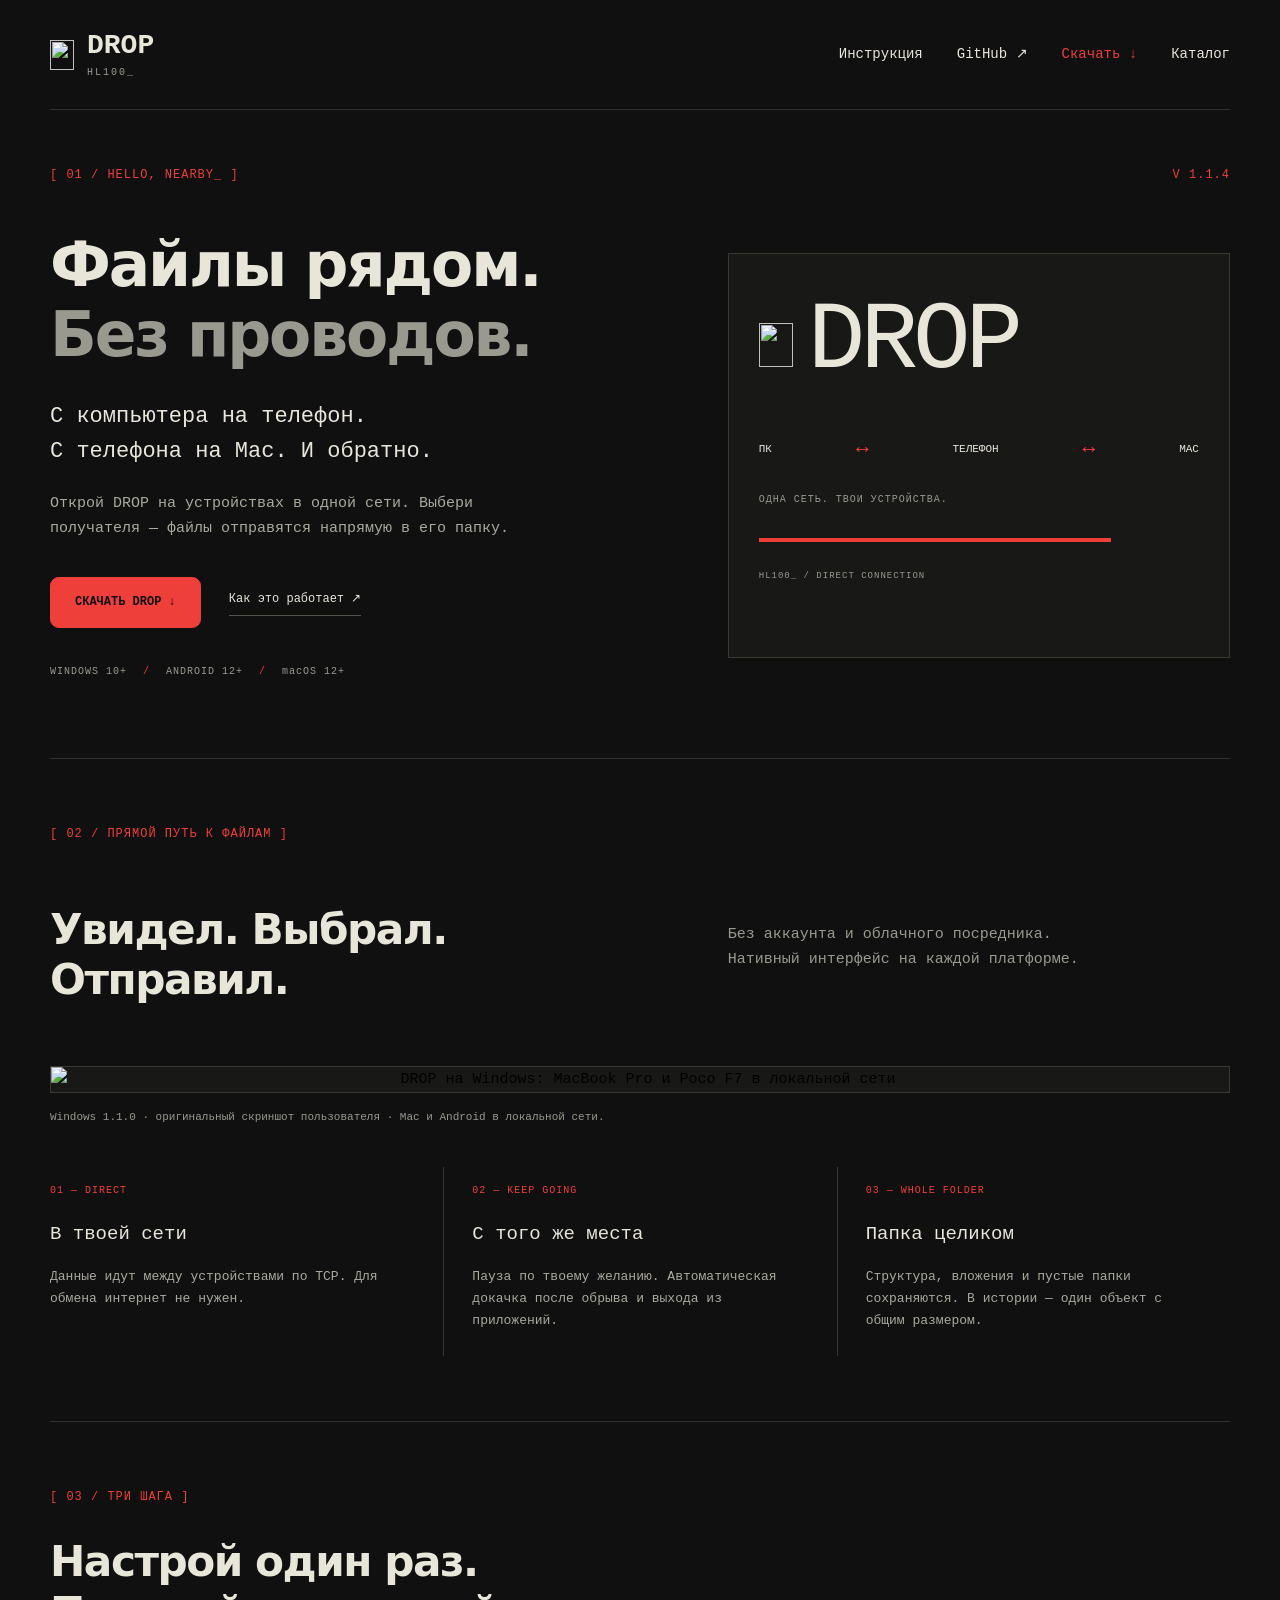
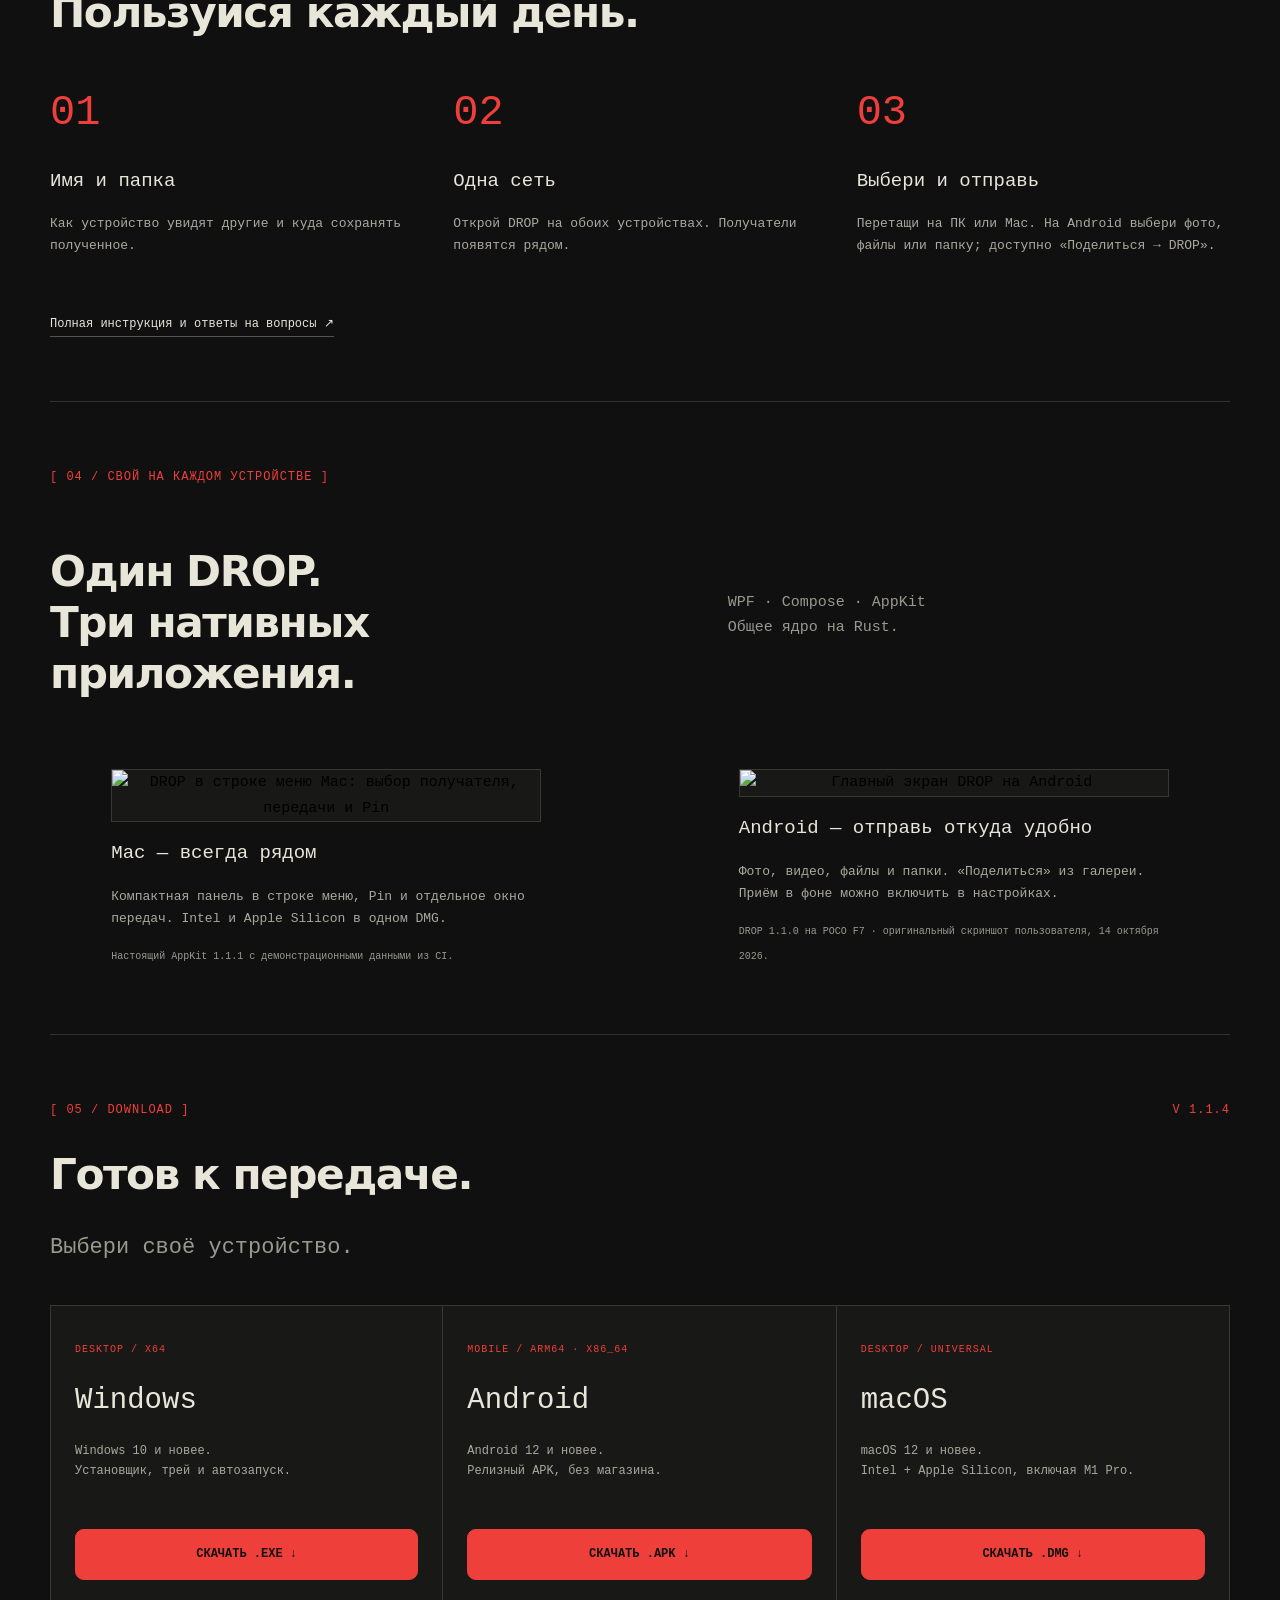
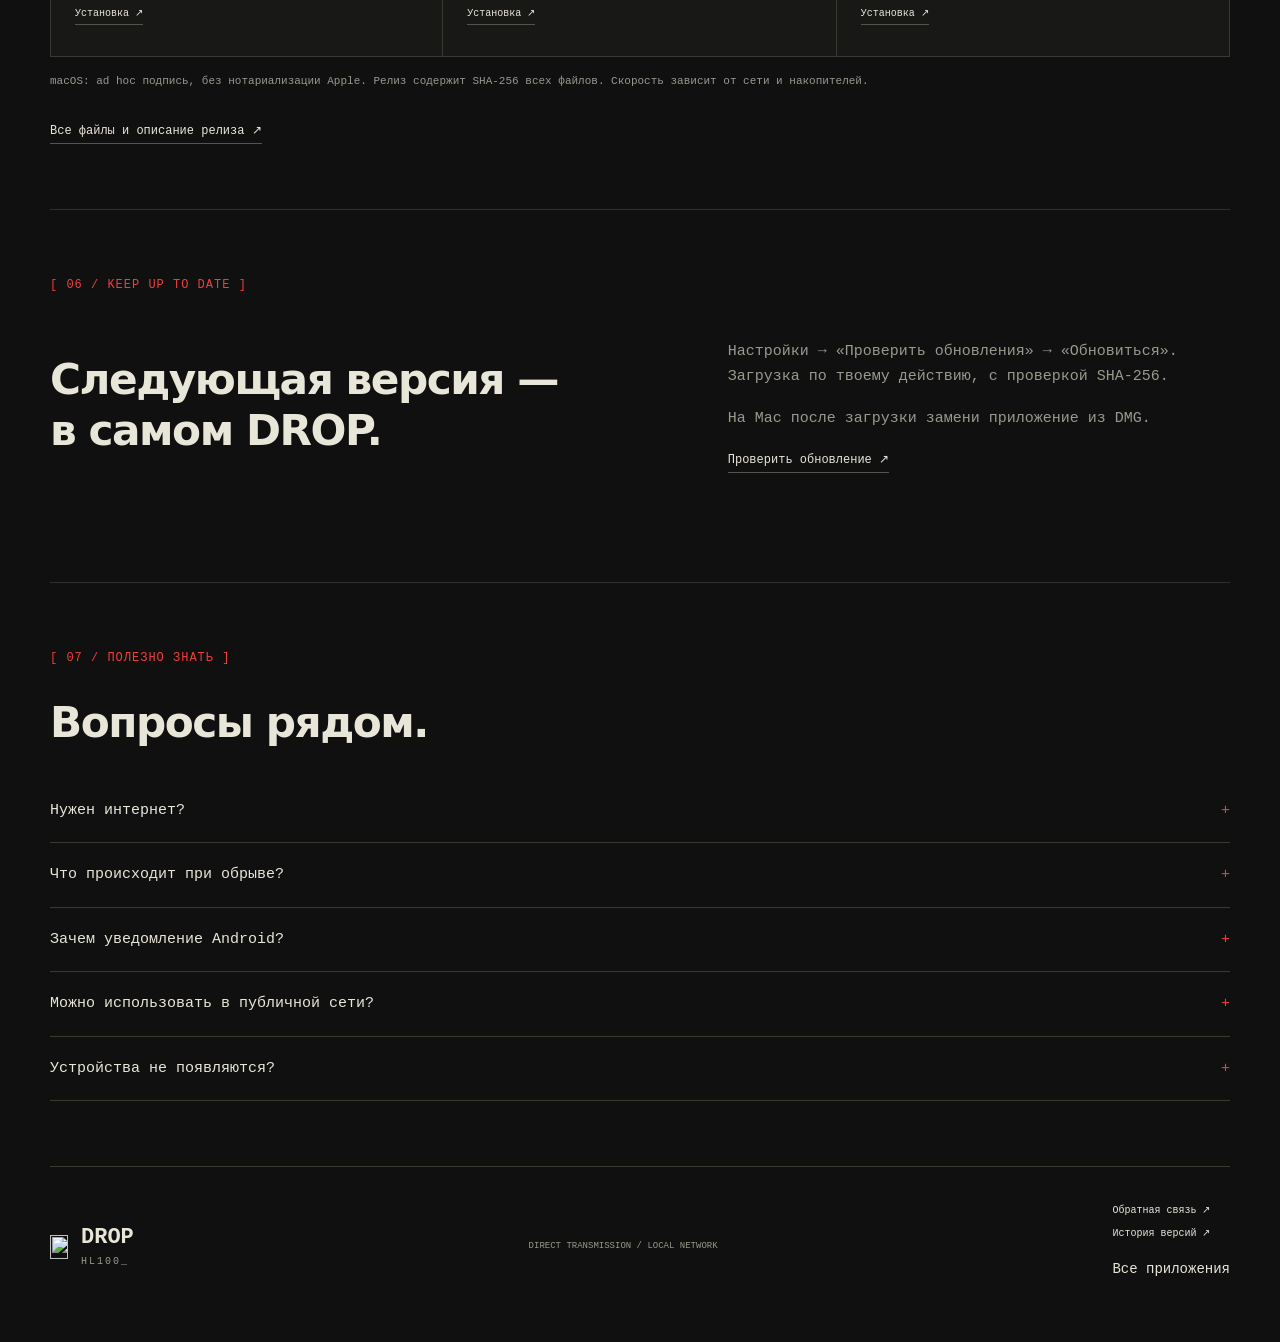
==== commit 3e03dc98: "Point download links to 1.1.4" ====
--- a/site/index.html
+++ b/site/index.html
@@ -1,7 +1,7 @@
-<!doctype html><html lang="ru"><head><meta charset="utf-8"><meta name="viewport" content="width=device-width,initial-scale=1"><meta name="theme-color" content="#101010"><title>DROP — файлы рядом. Без проводов.</title><meta name="description" content="Нативный обмен файлами и папками в локальной сети. Windows, Android и Mac. Прямой TCP, пауза и докачка."><meta property="og:title" content="DROP — файлы рядом. Без проводов."><meta property="og:description" content="Windows · Android · Mac. Выбери устройство и отправь."><meta property="og:image" content="https://cveloy102.github.io/hl100-drop/images/windows-main.png"><link rel="icon" href="images/drop-mark.svg" type="image/svg+xml"><link rel="stylesheet" href="style.css"><script src="app.js" defer></script></head><body><a class="skip" href="#main">К содержимому</a><header class="nav wrap"><a class="brand" href="./" aria-label="DROP — главная"><img src="images/drop-mark.svg" alt="" width="24" height="30"><span>DROP<small>HL100_</small></span></a><nav aria-label="Главное меню"><a href="guide.html">Инструкция</a><a href="https://github.com/cveloy102/hl100-drop">GitHub ↗</a><a class="nav-download" href="./#download">Скачать ↓</a><a class="catalog-link" href="https://cveloy102.github.io/#drop">Каталог</a></nav></header><main id="main"><section class="hero wrap"><div class="eyebrow">[ 01 / HELLO, NEARBY_ ] <span data-version>V 1.1.3</span></div><div class="hero-grid"><div><h1>Файлы рядом.<br><span>Без проводов.</span></h1><p class="lead">С компьютера на телефон.<br>С телефона на Mac. И обратно.</p><p class="hero-copy">Открой DROP на устройствах в одной сети. Выбери получателя — файлы отправятся напрямую в его папку.</p><div class="actions"><a class="button" href="#download">СКАЧАТЬ DROP ↓</a><a class="text-link" href="guide.html">Как это работает ↗</a></div><div class="platforms">WINDOWS 10+ <i>/</i> ANDROID 12+ <i>/</i> macOS 12+</div></div><div class="hero-art" aria-label="DROP — прямой обмен в локальной сети"><img src="images/drop-mark.svg" alt="" width="72" height="90"><strong>DROP</strong><div class="network"><span>ПК</span><b>↔</b><span>ТЕЛЕФОН</span><b>↔</b><span>MAC</span></div><p>ОДНА СЕТЬ. ТВОИ УСТРОЙСТВА.</p><div class="line"></div><small>HL100_ / DIRECT CONNECTION</small></div></div></section>
+<!doctype html><html lang="ru"><head><meta charset="utf-8"><meta name="viewport" content="width=device-width,initial-scale=1"><meta name="theme-color" content="#101010"><title>DROP — файлы рядом. Без проводов.</title><meta name="description" content="Нативный обмен файлами и папками в локальной сети. Windows, Android и Mac. Прямой TCP, пауза и докачка."><meta property="og:title" content="DROP — файлы рядом. Без проводов."><meta property="og:description" content="Windows · Android · Mac. Выбери устройство и отправь."><meta property="og:image" content="https://cveloy102.github.io/hl100-drop/images/windows-main.png"><link rel="icon" href="images/drop-mark.svg" type="image/svg+xml"><link rel="stylesheet" href="style.css"><script src="app.js" defer></script></head><body><a class="skip" href="#main">К содержимому</a><header class="nav wrap"><a class="brand" href="./" aria-label="DROP — главная"><img src="images/drop-mark.svg" alt="" width="24" height="30"><span>DROP<small>HL100_</small></span></a><nav aria-label="Главное меню"><a href="guide.html">Инструкция</a><a href="https://github.com/cveloy102/hl100-drop">GitHub ↗</a><a class="nav-download" href="./#download">Скачать ↓</a><a class="catalog-link" href="https://cveloy102.github.io/#drop">Каталог</a></nav></header><main id="main"><section class="hero wrap"><div class="eyebrow">[ 01 / HELLO, NEARBY_ ] <span data-version>V 1.1.4</span></div><div class="hero-grid"><div><h1>Файлы рядом.<br><span>Без проводов.</span></h1><p class="lead">С компьютера на телефон.<br>С телефона на Mac. И обратно.</p><p class="hero-copy">Открой DROP на устройствах в одной сети. Выбери получателя — файлы отправятся напрямую в его папку.</p><div class="actions"><a class="button" href="#download">СКАЧАТЬ DROP ↓</a><a class="text-link" href="guide.html">Как это работает ↗</a></div><div class="platforms">WINDOWS 10+ <i>/</i> ANDROID 12+ <i>/</i> macOS 12+</div></div><div class="hero-art" aria-label="DROP — прямой обмен в локальной сети"><img src="images/drop-mark.svg" alt="" width="72" height="90"><strong>DROP</strong><div class="network"><span>ПК</span><b>↔</b><span>ТЕЛЕФОН</span><b>↔</b><span>MAC</span></div><p>ОДНА СЕТЬ. ТВОИ УСТРОЙСТВА.</p><div class="line"></div><small>HL100_ / DIRECT CONNECTION</small></div></div></section>
 <section class="product wrap"><div class="section-label">[ 02 / ПРЯМОЙ ПУТЬ К ФАЙЛАМ ]</div><div class="section-heading"><h2>Увидел. Выбрал.<br>Отправил.</h2><p>Без аккаунта и облачного посредника.<br>Нативный интерфейс на каждой платформе.</p></div><button class="screenshot wide" data-viewer type="button" aria-label="Увеличить главный экран Windows"><img src="images/windows-main.png" alt="DROP на Windows: MacBook Pro и Poco F7 в локальной сети" loading="lazy"></button><p class="caption">Windows 1.1.0 · оригинальный скриншот пользователя · Mac и Android в локальной сети.</p><div class="feature-grid"><article><span>01 — DIRECT</span><h3>В твоей сети</h3><p>Данные идут между устройствами по TCP. Для обмена интернет не нужен.</p></article><article><span>02 — KEEP GOING</span><h3>С того же места</h3><p>Пауза по твоему желанию. Автоматическая докачка после обрыва и выхода из приложений.</p></article><article><span>03 — WHOLE FOLDER</span><h3>Папка целиком</h3><p>Структура, вложения и пустые папки сохраняются. В истории — один объект с общим размером.</p></article></div></section>
 <section class="workflow wrap"><div class="section-label">[ 03 / ТРИ ШАГА ]</div><h2>Настрой один раз.<br>Пользуйся каждый день.</h2><ol class="steps"><li><b>01</b><h3>Имя и папка</h3><p>Как устройство увидят другие и куда сохранять полученное.</p></li><li><b>02</b><h3>Одна сеть</h3><p>Открой DROP на обоих устройствах. Получатели появятся рядом.</p></li><li><b>03</b><h3>Выбери и отправь</h3><p>Перетащи на ПК или Mac. На Android выбери фото, файлы или папку; доступно «Поделиться → DROP».</p></li></ol><a class="text-link" href="guide.html">Полная инструкция и ответы на вопросы ↗</a></section>
 <section class="screens wrap"><div class="section-label">[ 04 / СВОЙ НА КАЖДОМ УСТРОЙСТВЕ ]</div><div class="section-heading"><h2>Один DROP.<br>Три нативных приложения.</h2><p>WPF · Compose · AppKit<br>Общее ядро на Rust.</p></div><div class="screen-grid"><article><button class="screenshot portrait" data-viewer type="button" aria-label="Увеличить экран Mac"><img src="images/macos-main.png" alt="DROP в строке меню Mac: выбор получателя, передачи и Pin" loading="lazy"></button><h3>Mac — всегда рядом</h3><p>Компактная панель в строке меню, Pin и отдельное окно передач. Intel и Apple Silicon в одном DMG.</p><small>Настоящий AppKit 1.1.1 с демонстрационными данными из CI.</small></article><article id="android-preview"><button class="screenshot portrait" data-viewer type="button" aria-label="Увеличить экран Android"><img src="images/android-main.jpg" alt="Главный экран DROP на Android" loading="lazy"></button><h3>Android — отправь откуда удобно</h3><p>Фото, видео, файлы и папки. «Поделиться» из галереи. Приём в фоне можно включить в настройках.</p><small>DROP 1.1.0 на POCO F7 · оригинальный скриншот пользователя, 14 октября 2026.</small></article></div></section>
-<section class="download wrap" id="download"><div class="section-label">[ 05 / DOWNLOAD ] <span data-version>V 1.1.3</span></div><h2>Готов к передаче.</h2><p class="lead">Выбери своё устройство.</p><div class="download-grid"><article><span>DESKTOP / X64</span><h3>Windows</h3><p>Windows 10 и новее.<br>Установщик, трей и автозапуск.</p><a class="button" data-asset="windows" href="https://github.com/cveloy102/hl100-drop/releases/download/v1.1.3/HL100DropSetup-1.1.3.exe">СКАЧАТЬ .EXE ↓</a><a class="text-link" href="guide.html#windows">Установка ↗</a></article><article><span>MOBILE / ARM64 · X86_64</span><h3>Android</h3><p>Android 12 и новее.<br>Релизный APK, без магазина.</p><a class="button" data-asset="android" href="https://github.com/cveloy102/hl100-drop/releases/download/v1.1.3/HL100Drop-1.1.3.apk">СКАЧАТЬ .APK ↓</a><a class="text-link" href="guide.html#android">Установка ↗</a></article><article><span>DESKTOP / UNIVERSAL</span><h3>macOS</h3><p>macOS 12 и новее.<br>Intel + Apple Silicon, включая M1 Pro.</p><a class="button" data-asset="macos" href="https://github.com/cveloy102/hl100-drop/releases/download/v1.1.3/HL100Drop-1.1.3-universal.dmg">СКАЧАТЬ .DMG ↓</a><a class="text-link" href="guide.html#macos">Установка ↗</a></article></div><p class="caption">macOS: ad hoc подпись, без нотариализации Apple. Релиз содержит SHA-256 всех файлов. Скорость зависит от сети и накопителей.</p><a class="text-link" href="https://github.com/cveloy102/hl100-drop/releases/latest">Все файлы и описание релиза ↗</a></section>
+<section class="download wrap" id="download"><div class="section-label">[ 05 / DOWNLOAD ] <span data-version>V 1.1.4</span></div><h2>Готов к передаче.</h2><p class="lead">Выбери своё устройство.</p><div class="download-grid"><article><span>DESKTOP / X64</span><h3>Windows</h3><p>Windows 10 и новее.<br>Установщик, трей и автозапуск.</p><a class="button" data-asset="windows" href="https://github.com/cveloy102/hl100-drop/releases/download/v1.1.4/HL100DropSetup-1.1.4.exe">СКАЧАТЬ .EXE ↓</a><a class="text-link" href="guide.html#windows">Установка ↗</a></article><article><span>MOBILE / ARM64 · X86_64</span><h3>Android</h3><p>Android 12 и новее.<br>Релизный APK, без магазина.</p><a class="button" data-asset="android" href="https://github.com/cveloy102/hl100-drop/releases/download/v1.1.4/HL100Drop-1.1.4.apk">СКАЧАТЬ .APK ↓</a><a class="text-link" href="guide.html#android">Установка ↗</a></article><article><span>DESKTOP / UNIVERSAL</span><h3>macOS</h3><p>macOS 12 и новее.<br>Intel + Apple Silicon, включая M1 Pro.</p><a class="button" data-asset="macos" href="https://github.com/cveloy102/hl100-drop/releases/download/v1.1.4/HL100Drop-1.1.4-universal.dmg">СКАЧАТЬ .DMG ↓</a><a class="text-link" href="guide.html#macos">Установка ↗</a></article></div><p class="caption">macOS: ad hoc подпись, без нотариализации Apple. Релиз содержит SHA-256 всех файлов. Скорость зависит от сети и накопителей.</p><a class="text-link" href="https://github.com/cveloy102/hl100-drop/releases/latest">Все файлы и описание релиза ↗</a></section>
 <section class="update wrap"><div class="section-label">[ 06 / KEEP UP TO DATE ]</div><div class="section-heading"><h2>Следующая версия —<br>в самом DROP.</h2><div><p>Настройки → «Проверить обновления» → «Обновиться». Загрузка по твоему действию, с проверкой SHA-256.</p><p>На Mac после загрузки замени приложение из DMG.</p><a class="text-link" href="guide.html#updates">Проверить обновление ↗</a></div></div></section>
 <section class="faq wrap"><div class="section-label">[ 07 / ПОЛЕЗНО ЗНАТЬ ]</div><h2>Вопросы рядом.</h2><details><summary>Нужен интернет?</summary><p>Для обмена — нет. Устройства должны находиться в одной локальной сети. Для проверки и скачивания обновления нужен доступ к GitHub.</p></details><details><summary>Что происходит при обрыве?</summary><p>Версии 1.1+ согласуют докачку. После возвращения устройства передача продолжится с записанной позиции. Не перемещай и не редактируй оригинал; Android-провайдер должен поддерживать позиционную запись.</p></details><details><summary>Зачем уведомление Android?</summary><p>Обычная работа открытого приложения не требует постоянной плашки. Активный фоновый приём требует службы и её системного уведомления; фон и длительность настраиваются в DROP.</p></details><details><summary>Можно использовать в публичной сети?</summary><p>DROP рассчитан на доверенную LAN. Авторизации и шифрования передачи нет; получатель принимает файлы автоматически.</p></details><details><summary>Устройства не появляются?</summary><p>Проверь одну сеть, запущенный DROP и включённый приём. Изоляция гостевого Wi-Fi, VPN или брандмауэр могут мешать обнаружению. Подробнее — в инструкции.</p></details></section></main><footer class="wrap"><a class="brand" href="./"><img src="images/drop-mark.svg" alt="" width="18" height="24"><span>DROP<small>HL100_</small></span></a><p>DIRECT TRANSMISSION / LOCAL NETWORK</p><div><a href="https://github.com/cveloy102/hl100-drop/issues/new/choose">Обратная связь ↗</a><a href="https://github.com/cveloy102/hl100-drop/blob/main/CHANGELOG.md">История версий ↗</a><a class="catalog-link" href="https://cveloy102.github.io/#drop">Все приложения</a></div></footer><dialog id="viewer" aria-label="Просмотр скриншота"><button class="close" type="button" aria-label="Закрыть">×</button><img src="images/windows-main.png" alt=""><p></p></dialog></body></html>
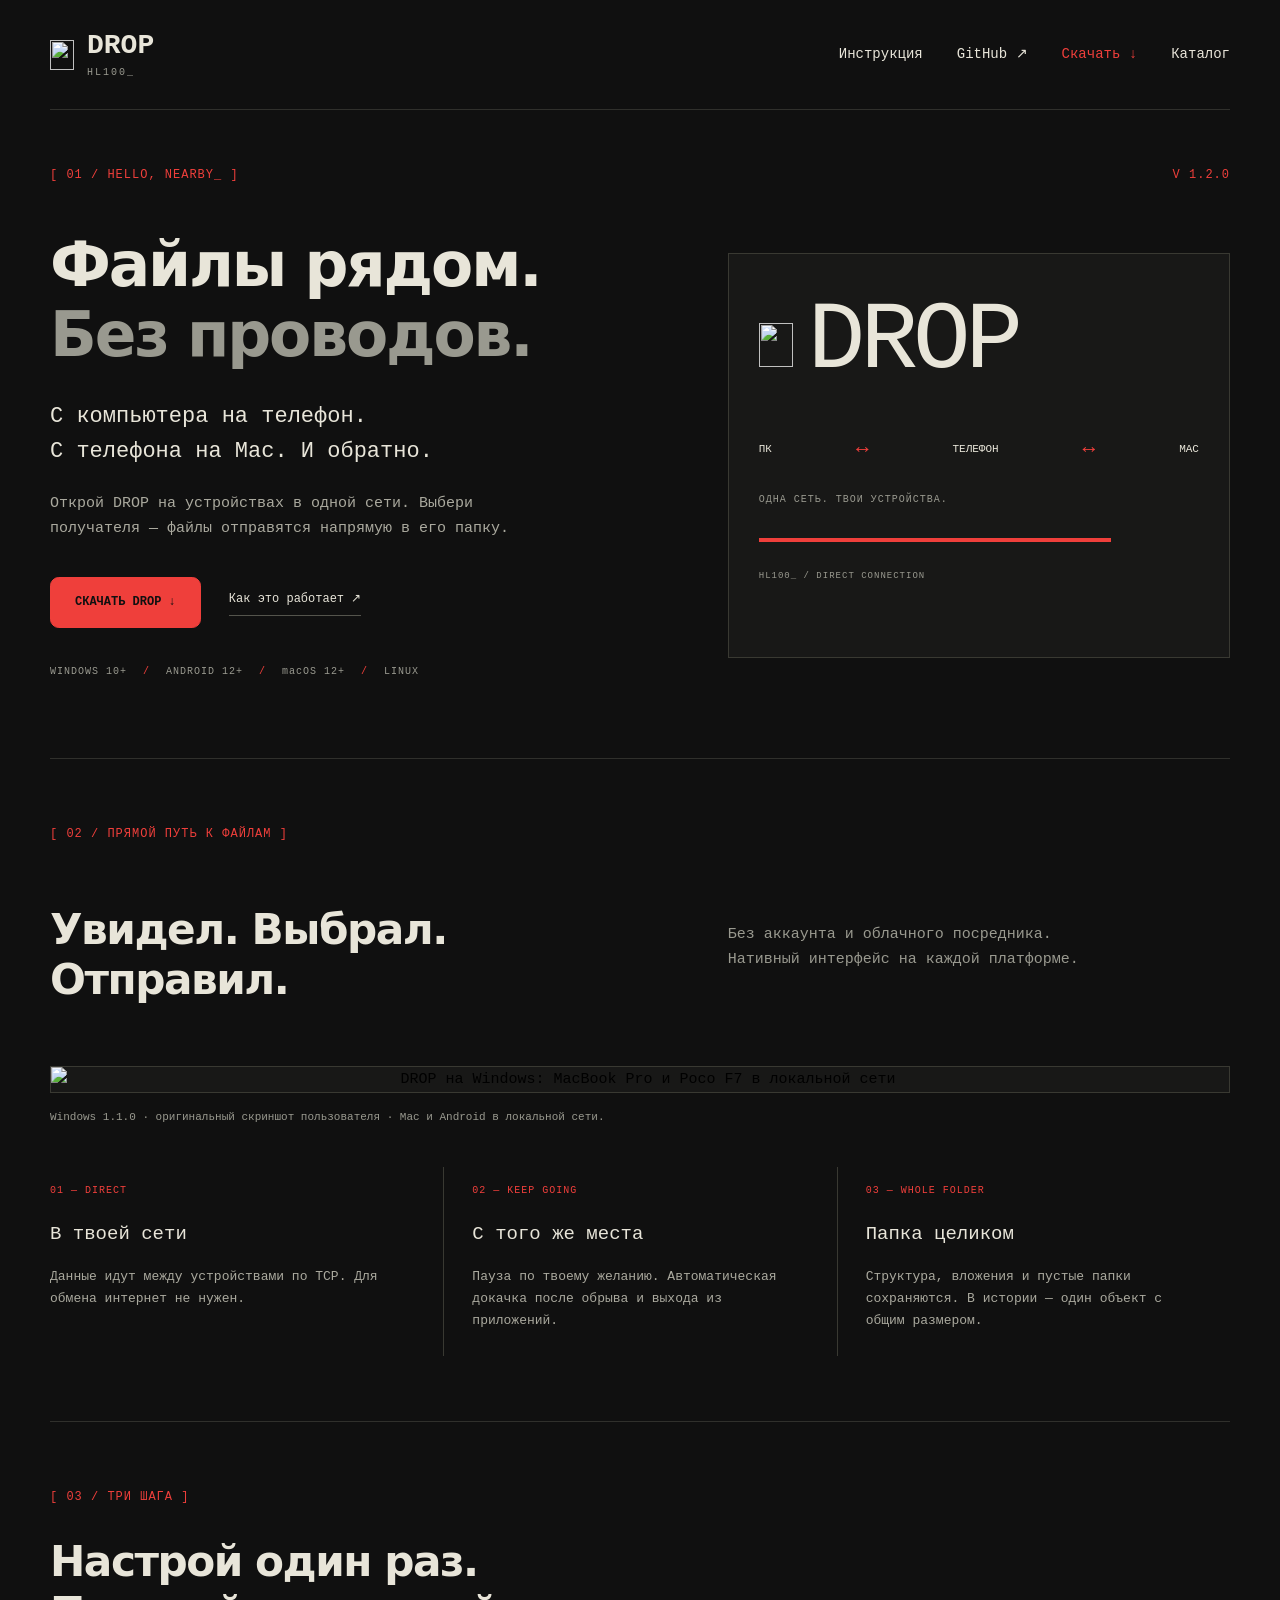
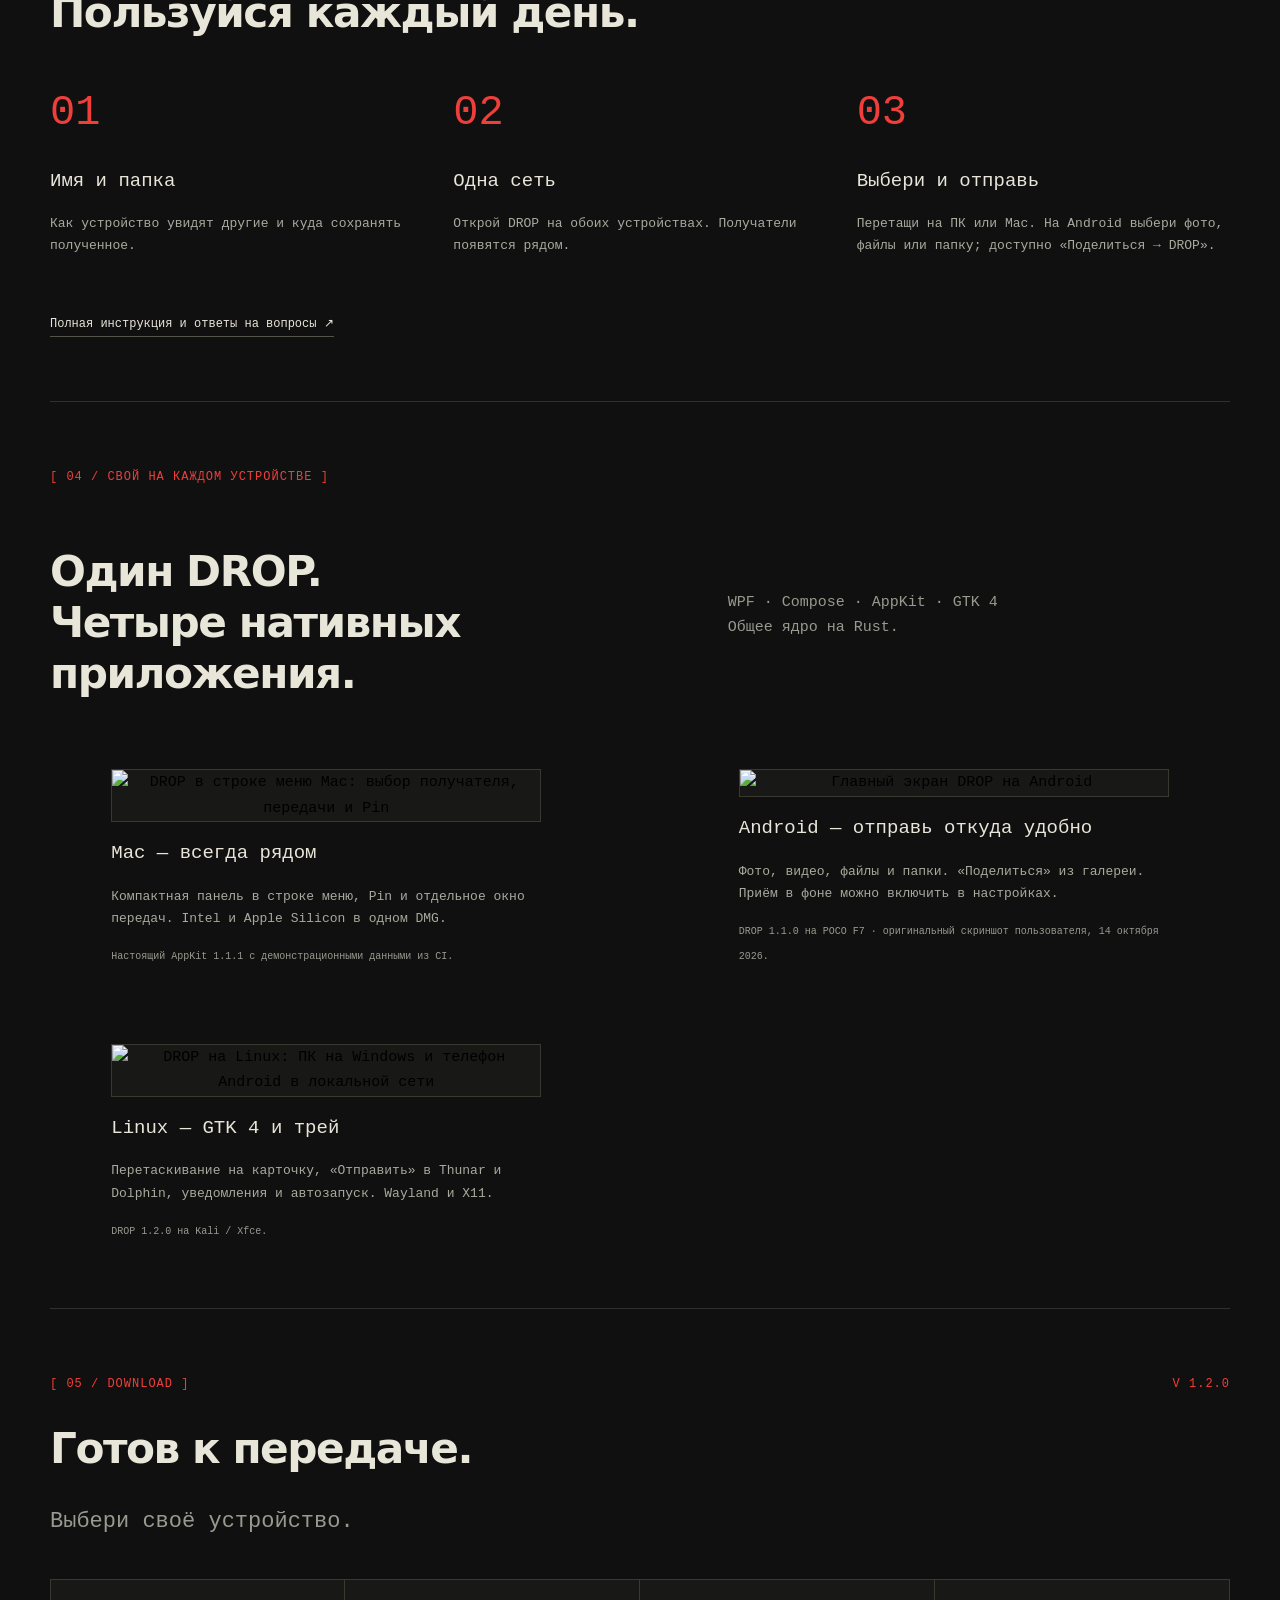
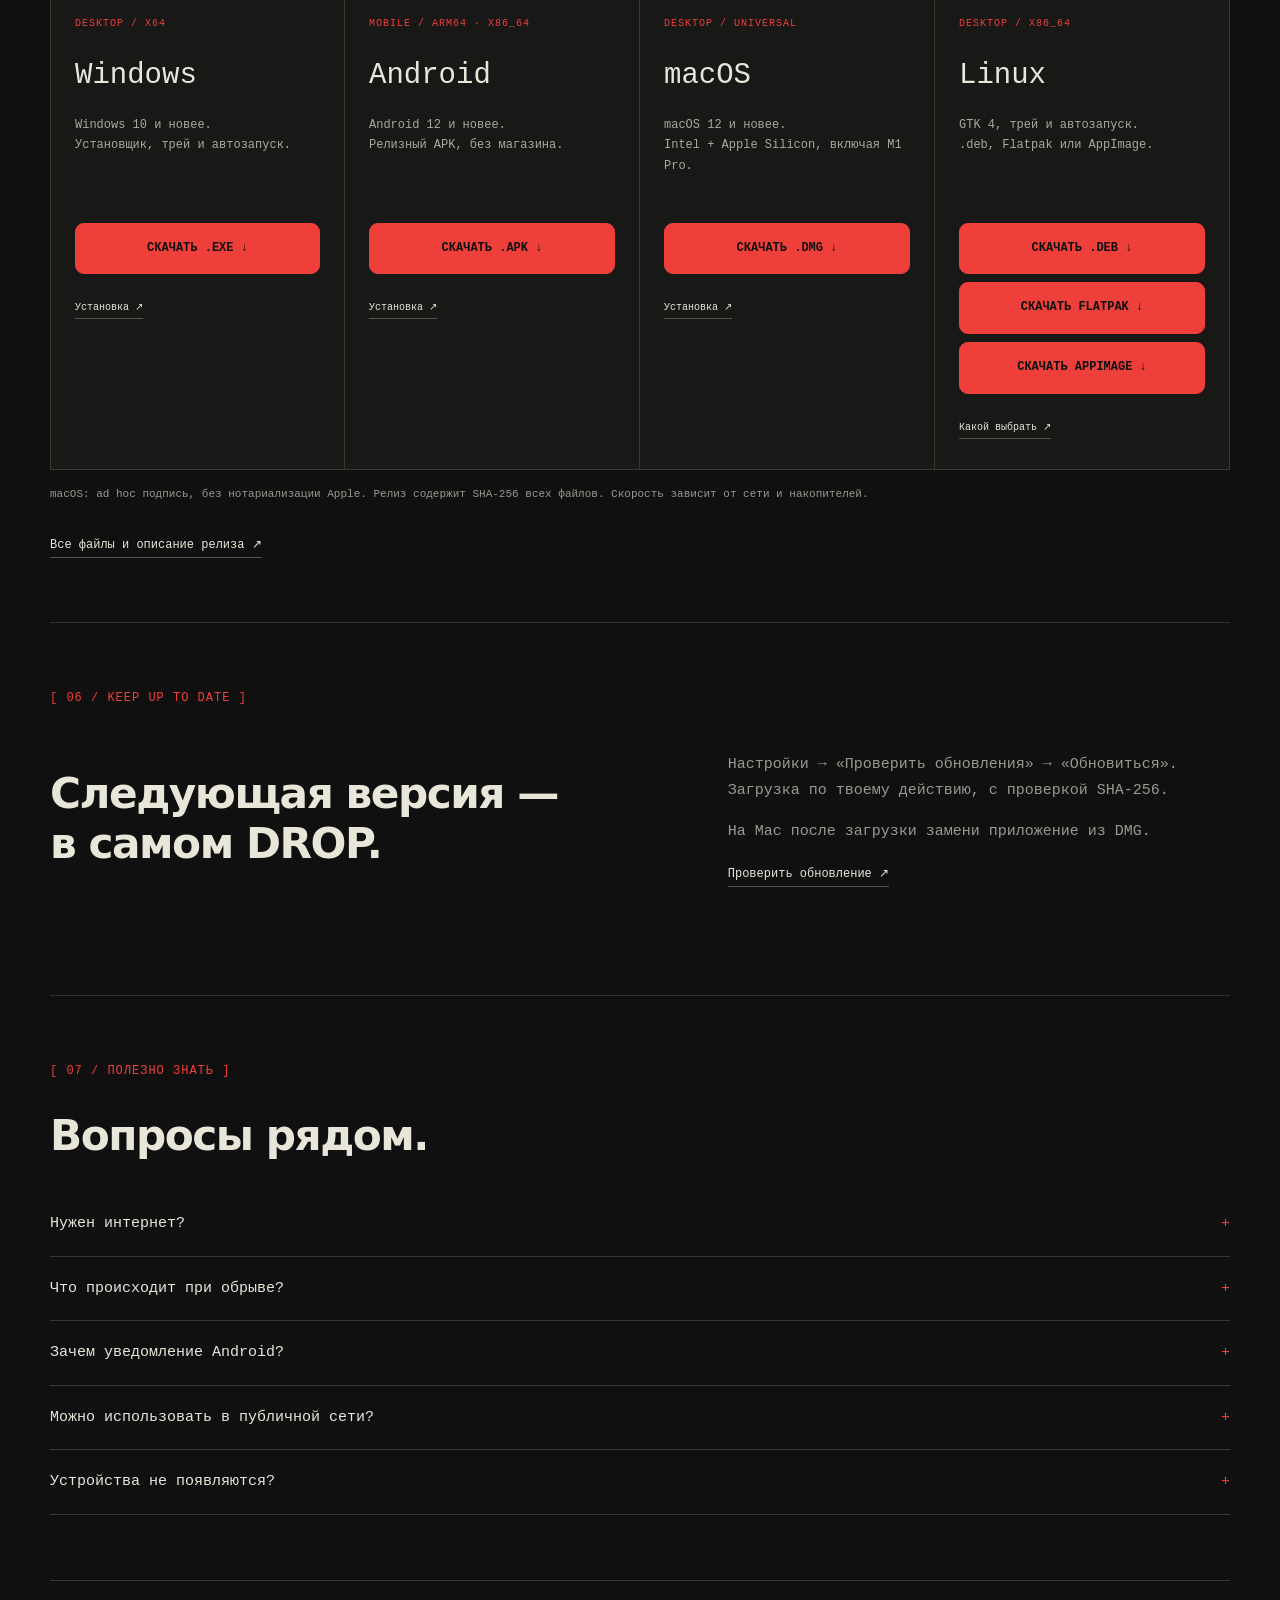
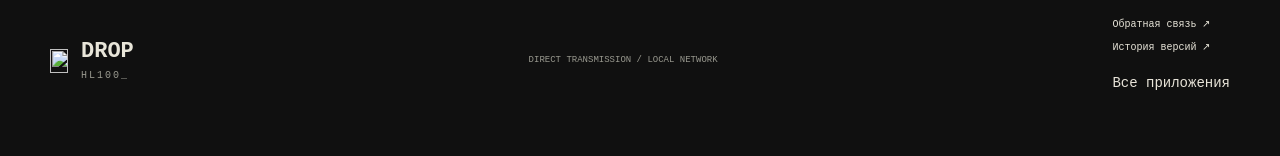
==== commit 573bddf1: "Point download links to 1.2.0 and add Linux to the site" ====
--- a/site/index.html
+++ b/site/index.html
@@ -1,7 +1,7 @@
-<!doctype html><html lang="ru"><head><meta charset="utf-8"><meta name="viewport" content="width=device-width,initial-scale=1"><meta name="theme-color" content="#101010"><title>DROP — файлы рядом. Без проводов.</title><meta name="description" content="Нативный обмен файлами и папками в локальной сети. Windows, Android и Mac. Прямой TCP, пауза и докачка."><meta property="og:title" content="DROP — файлы рядом. Без проводов."><meta property="og:description" content="Windows · Android · Mac. Выбери устройство и отправь."><meta property="og:image" content="https://cveloy102.github.io/hl100-drop/images/windows-main.png"><link rel="icon" href="images/drop-mark.svg" type="image/svg+xml"><link rel="stylesheet" href="style.css"><script src="app.js" defer></script></head><body><a class="skip" href="#main">К содержимому</a><header class="nav wrap"><a class="brand" href="./" aria-label="DROP — главная"><img src="images/drop-mark.svg" alt="" width="24" height="30"><span>DROP<small>HL100_</small></span></a><nav aria-label="Главное меню"><a href="guide.html">Инструкция</a><a href="https://github.com/cveloy102/hl100-drop">GitHub ↗</a><a class="nav-download" href="./#download">Скачать ↓</a><a class="catalog-link" href="https://cveloy102.github.io/#drop">Каталог</a></nav></header><main id="main"><section class="hero wrap"><div class="eyebrow">[ 01 / HELLO, NEARBY_ ] <span data-version>V 1.1.4</span></div><div class="hero-grid"><div><h1>Файлы рядом.<br><span>Без проводов.</span></h1><p class="lead">С компьютера на телефон.<br>С телефона на Mac. И обратно.</p><p class="hero-copy">Открой DROP на устройствах в одной сети. Выбери получателя — файлы отправятся напрямую в его папку.</p><div class="actions"><a class="button" href="#download">СКАЧАТЬ DROP ↓</a><a class="text-link" href="guide.html">Как это работает ↗</a></div><div class="platforms">WINDOWS 10+ <i>/</i> ANDROID 12+ <i>/</i> macOS 12+</div></div><div class="hero-art" aria-label="DROP — прямой обмен в локальной сети"><img src="images/drop-mark.svg" alt="" width="72" height="90"><strong>DROP</strong><div class="network"><span>ПК</span><b>↔</b><span>ТЕЛЕФОН</span><b>↔</b><span>MAC</span></div><p>ОДНА СЕТЬ. ТВОИ УСТРОЙСТВА.</p><div class="line"></div><small>HL100_ / DIRECT CONNECTION</small></div></div></section>
+<!doctype html><html lang="ru"><head><meta charset="utf-8"><meta name="viewport" content="width=device-width,initial-scale=1"><meta name="theme-color" content="#101010"><title>DROP — файлы рядом. Без проводов.</title><meta name="description" content="Нативный обмен файлами и папками в локальной сети. Windows, Android, Mac и Linux. Прямой TCP, пауза и докачка."><meta property="og:title" content="DROP — файлы рядом. Без проводов."><meta property="og:description" content="Windows · Android · Mac · Linux. Выбери устройство и отправь."><meta property="og:image" content="https://cveloy102.github.io/hl100-drop/images/windows-main.png"><link rel="icon" href="images/drop-mark.svg" type="image/svg+xml"><link rel="stylesheet" href="style.css"><script src="app.js" defer></script></head><body><a class="skip" href="#main">К содержимому</a><header class="nav wrap"><a class="brand" href="./" aria-label="DROP — главная"><img src="images/drop-mark.svg" alt="" width="24" height="30"><span>DROP<small>HL100_</small></span></a><nav aria-label="Главное меню"><a href="guide.html">Инструкция</a><a href="https://github.com/cveloy102/hl100-drop">GitHub ↗</a><a class="nav-download" href="./#download">Скачать ↓</a><a class="catalog-link" href="https://cveloy102.github.io/#drop">Каталог</a></nav></header><main id="main"><section class="hero wrap"><div class="eyebrow">[ 01 / HELLO, NEARBY_ ] <span data-version>V 1.2.0</span></div><div class="hero-grid"><div><h1>Файлы рядом.<br><span>Без проводов.</span></h1><p class="lead">С компьютера на телефон.<br>С телефона на Mac. И обратно.</p><p class="hero-copy">Открой DROP на устройствах в одной сети. Выбери получателя — файлы отправятся напрямую в его папку.</p><div class="actions"><a class="button" href="#download">СКАЧАТЬ DROP ↓</a><a class="text-link" href="guide.html">Как это работает ↗</a></div><div class="platforms">WINDOWS 10+ <i>/</i> ANDROID 12+ <i>/</i> macOS 12+ <i>/</i> LINUX</div></div><div class="hero-art" aria-label="DROP — прямой обмен в локальной сети"><img src="images/drop-mark.svg" alt="" width="72" height="90"><strong>DROP</strong><div class="network"><span>ПК</span><b>↔</b><span>ТЕЛЕФОН</span><b>↔</b><span>MAC</span></div><p>ОДНА СЕТЬ. ТВОИ УСТРОЙСТВА.</p><div class="line"></div><small>HL100_ / DIRECT CONNECTION</small></div></div></section>
 <section class="product wrap"><div class="section-label">[ 02 / ПРЯМОЙ ПУТЬ К ФАЙЛАМ ]</div><div class="section-heading"><h2>Увидел. Выбрал.<br>Отправил.</h2><p>Без аккаунта и облачного посредника.<br>Нативный интерфейс на каждой платформе.</p></div><button class="screenshot wide" data-viewer type="button" aria-label="Увеличить главный экран Windows"><img src="images/windows-main.png" alt="DROP на Windows: MacBook Pro и Poco F7 в локальной сети" loading="lazy"></button><p class="caption">Windows 1.1.0 · оригинальный скриншот пользователя · Mac и Android в локальной сети.</p><div class="feature-grid"><article><span>01 — DIRECT</span><h3>В твоей сети</h3><p>Данные идут между устройствами по TCP. Для обмена интернет не нужен.</p></article><article><span>02 — KEEP GOING</span><h3>С того же места</h3><p>Пауза по твоему желанию. Автоматическая докачка после обрыва и выхода из приложений.</p></article><article><span>03 — WHOLE FOLDER</span><h3>Папка целиком</h3><p>Структура, вложения и пустые папки сохраняются. В истории — один объект с общим размером.</p></article></div></section>
 <section class="workflow wrap"><div class="section-label">[ 03 / ТРИ ШАГА ]</div><h2>Настрой один раз.<br>Пользуйся каждый день.</h2><ol class="steps"><li><b>01</b><h3>Имя и папка</h3><p>Как устройство увидят другие и куда сохранять полученное.</p></li><li><b>02</b><h3>Одна сеть</h3><p>Открой DROP на обоих устройствах. Получатели появятся рядом.</p></li><li><b>03</b><h3>Выбери и отправь</h3><p>Перетащи на ПК или Mac. На Android выбери фото, файлы или папку; доступно «Поделиться → DROP».</p></li></ol><a class="text-link" href="guide.html">Полная инструкция и ответы на вопросы ↗</a></section>
-<section class="screens wrap"><div class="section-label">[ 04 / СВОЙ НА КАЖДОМ УСТРОЙСТВЕ ]</div><div class="section-heading"><h2>Один DROP.<br>Три нативных приложения.</h2><p>WPF · Compose · AppKit<br>Общее ядро на Rust.</p></div><div class="screen-grid"><article><button class="screenshot portrait" data-viewer type="button" aria-label="Увеличить экран Mac"><img src="images/macos-main.png" alt="DROP в строке меню Mac: выбор получателя, передачи и Pin" loading="lazy"></button><h3>Mac — всегда рядом</h3><p>Компактная панель в строке меню, Pin и отдельное окно передач. Intel и Apple Silicon в одном DMG.</p><small>Настоящий AppKit 1.1.1 с демонстрационными данными из CI.</small></article><article id="android-preview"><button class="screenshot portrait" data-viewer type="button" aria-label="Увеличить экран Android"><img src="images/android-main.jpg" alt="Главный экран DROP на Android" loading="lazy"></button><h3>Android — отправь откуда удобно</h3><p>Фото, видео, файлы и папки. «Поделиться» из галереи. Приём в фоне можно включить в настройках.</p><small>DROP 1.1.0 на POCO F7 · оригинальный скриншот пользователя, 14 октября 2026.</small></article></div></section>
-<section class="download wrap" id="download"><div class="section-label">[ 05 / DOWNLOAD ] <span data-version>V 1.1.4</span></div><h2>Готов к передаче.</h2><p class="lead">Выбери своё устройство.</p><div class="download-grid"><article><span>DESKTOP / X64</span><h3>Windows</h3><p>Windows 10 и новее.<br>Установщик, трей и автозапуск.</p><a class="button" data-asset="windows" href="https://github.com/cveloy102/hl100-drop/releases/download/v1.1.4/HL100DropSetup-1.1.4.exe">СКАЧАТЬ .EXE ↓</a><a class="text-link" href="guide.html#windows">Установка ↗</a></article><article><span>MOBILE / ARM64 · X86_64</span><h3>Android</h3><p>Android 12 и новее.<br>Релизный APK, без магазина.</p><a class="button" data-asset="android" href="https://github.com/cveloy102/hl100-drop/releases/download/v1.1.4/HL100Drop-1.1.4.apk">СКАЧАТЬ .APK ↓</a><a class="text-link" href="guide.html#android">Установка ↗</a></article><article><span>DESKTOP / UNIVERSAL</span><h3>macOS</h3><p>macOS 12 и новее.<br>Intel + Apple Silicon, включая M1 Pro.</p><a class="button" data-asset="macos" href="https://github.com/cveloy102/hl100-drop/releases/download/v1.1.4/HL100Drop-1.1.4-universal.dmg">СКАЧАТЬ .DMG ↓</a><a class="text-link" href="guide.html#macos">Установка ↗</a></article></div><p class="caption">macOS: ad hoc подпись, без нотариализации Apple. Релиз содержит SHA-256 всех файлов. Скорость зависит от сети и накопителей.</p><a class="text-link" href="https://github.com/cveloy102/hl100-drop/releases/latest">Все файлы и описание релиза ↗</a></section>
+<section class="screens wrap"><div class="section-label">[ 04 / СВОЙ НА КАЖДОМ УСТРОЙСТВЕ ]</div><div class="section-heading"><h2>Один DROP.<br>Четыре нативных приложения.</h2><p>WPF · Compose · AppKit · GTK 4<br>Общее ядро на Rust.</p></div><div class="screen-grid"><article><button class="screenshot portrait" data-viewer type="button" aria-label="Увеличить экран Mac"><img src="images/macos-main.png" alt="DROP в строке меню Mac: выбор получателя, передачи и Pin" loading="lazy"></button><h3>Mac — всегда рядом</h3><p>Компактная панель в строке меню, Pin и отдельное окно передач. Intel и Apple Silicon в одном DMG.</p><small>Настоящий AppKit 1.1.1 с демонстрационными данными из CI.</small></article><article id="android-preview"><button class="screenshot portrait" data-viewer type="button" aria-label="Увеличить экран Android"><img src="images/android-main.jpg" alt="Главный экран DROP на Android" loading="lazy"></button><h3>Android — отправь откуда удобно</h3><p>Фото, видео, файлы и папки. «Поделиться» из галереи. Приём в фоне можно включить в настройках.</p><small>DROP 1.1.0 на POCO F7 · оригинальный скриншот пользователя, 14 октября 2026.</small></article><article id="linux-preview"><button class="screenshot" data-viewer type="button" aria-label="Увеличить экран Linux"><img src="images/linux-main.png" alt="DROP на Linux: ПК на Windows и телефон Android в локальной сети" loading="lazy"></button><h3>Linux — GTK 4 и трей</h3><p>Перетаскивание на карточку, «Отправить» в Thunar и Dolphin, уведомления и автозапуск. Wayland и X11.</p><small>DROP 1.2.0 на Kali / Xfce.</small></article></div></section>
+<section class="download wrap" id="download"><div class="section-label">[ 05 / DOWNLOAD ] <span data-version>V 1.2.0</span></div><h2>Готов к передаче.</h2><p class="lead">Выбери своё устройство.</p><div class="download-grid"><article><span>DESKTOP / X64</span><h3>Windows</h3><p>Windows 10 и новее.<br>Установщик, трей и автозапуск.</p><a class="button" data-asset="windows" href="https://github.com/cveloy102/hl100-drop/releases/download/v1.2.0/HL100DropSetup-1.2.0.exe">СКАЧАТЬ .EXE ↓</a><a class="text-link" href="guide.html#windows">Установка ↗</a></article><article><span>MOBILE / ARM64 · X86_64</span><h3>Android</h3><p>Android 12 и новее.<br>Релизный APK, без магазина.</p><a class="button" data-asset="android" href="https://github.com/cveloy102/hl100-drop/releases/download/v1.2.0/HL100Drop-1.2.0.apk">СКАЧАТЬ .APK ↓</a><a class="text-link" href="guide.html#android">Установка ↗</a></article><article><span>DESKTOP / UNIVERSAL</span><h3>macOS</h3><p>macOS 12 и новее.<br>Intel + Apple Silicon, включая M1 Pro.</p><a class="button" data-asset="macos" href="https://github.com/cveloy102/hl100-drop/releases/download/v1.2.0/HL100Drop-1.2.0-universal.dmg">СКАЧАТЬ .DMG ↓</a><a class="text-link" href="guide.html#macos">Установка ↗</a></article><article class="linux"><span>DESKTOP / X86_64</span><h3>Linux</h3><p>GTK 4, трей и автозапуск.<br>.deb, Flatpak или AppImage.</p><div class="buttons"><a class="button" data-asset="linuxDeb" href="https://github.com/cveloy102/hl100-drop/releases/download/v1.2.0/hl100-drop_1.2.0_amd64.deb">СКАЧАТЬ .DEB ↓</a><a class="button" data-asset="linuxFlatpak" href="https://github.com/cveloy102/hl100-drop/releases/download/v1.2.0/HL100Drop-1.2.0-x86_64.flatpak">СКАЧАТЬ FLATPAK ↓</a><a class="button" data-asset="linuxAppImage" href="https://github.com/cveloy102/hl100-drop/releases/download/v1.2.0/HL100Drop-1.2.0-x86_64.AppImage">СКАЧАТЬ APPIMAGE ↓</a></div><a class="text-link" href="guide.html#linux">Какой выбрать ↗</a></article></div><p class="caption">macOS: ad hoc подпись, без нотариализации Apple. Релиз содержит SHA-256 всех файлов. Скорость зависит от сети и накопителей.</p><a class="text-link" href="https://github.com/cveloy102/hl100-drop/releases/latest">Все файлы и описание релиза ↗</a></section>
 <section class="update wrap"><div class="section-label">[ 06 / KEEP UP TO DATE ]</div><div class="section-heading"><h2>Следующая версия —<br>в самом DROP.</h2><div><p>Настройки → «Проверить обновления» → «Обновиться». Загрузка по твоему действию, с проверкой SHA-256.</p><p>На Mac после загрузки замени приложение из DMG.</p><a class="text-link" href="guide.html#updates">Проверить обновление ↗</a></div></div></section>
 <section class="faq wrap"><div class="section-label">[ 07 / ПОЛЕЗНО ЗНАТЬ ]</div><h2>Вопросы рядом.</h2><details><summary>Нужен интернет?</summary><p>Для обмена — нет. Устройства должны находиться в одной локальной сети. Для проверки и скачивания обновления нужен доступ к GitHub.</p></details><details><summary>Что происходит при обрыве?</summary><p>Версии 1.1+ согласуют докачку. После возвращения устройства передача продолжится с записанной позиции. Не перемещай и не редактируй оригинал; Android-провайдер должен поддерживать позиционную запись.</p></details><details><summary>Зачем уведомление Android?</summary><p>Обычная работа открытого приложения не требует постоянной плашки. Активный фоновый приём требует службы и её системного уведомления; фон и длительность настраиваются в DROP.</p></details><details><summary>Можно использовать в публичной сети?</summary><p>DROP рассчитан на доверенную LAN. Авторизации и шифрования передачи нет; получатель принимает файлы автоматически.</p></details><details><summary>Устройства не появляются?</summary><p>Проверь одну сеть, запущенный DROP и включённый приём. Изоляция гостевого Wi-Fi, VPN или брандмауэр могут мешать обнаружению. Подробнее — в инструкции.</p></details></section></main><footer class="wrap"><a class="brand" href="./"><img src="images/drop-mark.svg" alt="" width="18" height="24"><span>DROP<small>HL100_</small></span></a><p>DIRECT TRANSMISSION / LOCAL NETWORK</p><div><a href="https://github.com/cveloy102/hl100-drop/issues/new/choose">Обратная связь ↗</a><a href="https://github.com/cveloy102/hl100-drop/blob/main/CHANGELOG.md">История версий ↗</a><a class="catalog-link" href="https://cveloy102.github.io/#drop">Все приложения</a></div></footer><dialog id="viewer" aria-label="Просмотр скриншота"><button class="close" type="button" aria-label="Закрыть">×</button><img src="images/windows-main.png" alt=""><p></p></dialog></body></html>
--- a/site/style.css
+++ b/site/style.css
@@ -1,4 +1,4 @@
-*{box-sizing:border-box}html{scroll-behavior:smooth;scroll-padding-top:30px}body{margin:0;background:#101010;color:#e8e5d9;font-family:Consolas,"SFMono-Regular",Menlo,monospace;font-size:15px;line-height:1.7}a{color:inherit;text-decoration:none}a:hover{color:#ef3f3b}button{font:inherit;cursor:pointer}button:focus-visible,a:focus-visible,summary:focus-visible{outline:2px solid #ef3f3b;outline-offset:5px}.wrap{width:min(1180px,calc(100% - 64px));margin-inline:auto}.nav{height:110px;display:flex;align-items:center;justify-content:space-between;border-bottom:1px solid #30302c}.brand{display:flex;gap:13px;align-items:center;line-height:1;font-size:28px;font-weight:bold}.brand small{display:block;font-size:10px;letter-spacing:2px;color:#99998f;margin-top:8px;font-weight:normal}.nav nav{display:flex;gap:34px;align-items:center;font-size:12px}.nav-download{color:#ef3f3b}.hero{padding:55px 0 78px}.eyebrow,.section-label{color:#ef3f3b;font-size:12px;letter-spacing:1px;display:flex;justify-content:space-between;gap:20px}.hero-grid{display:grid;grid-template-columns:1.25fr 1fr;gap:50px;margin-top:45px;align-items:center}h1{font-size:clamp(35px,4.8vw,66px);font-weight:normal;line-height:1.14;letter-spacing:-3px;margin:0 0 30px}h1 span{color:#99998f}.lead{font-size:22px;line-height:1.55}.hero-copy{max-width:490px;color:#aaa99e}.actions{display:flex;align-items:center;gap:28px;margin:35px 0}.button{display:inline-block;background:#ef3f3b;color:#101010;padding:17px 24px;font-size:12px;font-weight:bold;text-align:center;line-height:1.3;border:1px solid #ef3f3b}.button:hover{background:#ff5550;color:#101010}.text-link{font-size:12px;border-bottom:1px solid #54544c;padding-bottom:5px}.platforms{font-size:10px;letter-spacing:1px;color:#99998f}.platforms i{color:#ef3f3b;font-style:normal;margin:0 9px}.hero-art{background:#181817;border:1px solid #393932;min-height:405px;padding:40px 30px;position:relative}.hero-art>img{width:34px;height:44px;display:inline-block;margin-right:15px}.hero-art strong{font-size:clamp(62px,7.5vw,104px);line-height:1;letter-spacing:-5px;font-weight:normal}.network{display:flex;justify-content:space-between;align-items:center;font-size:11px;margin-top:42px;gap:8px}.network b{color:#ef3f3b;font-size:21px}.hero-art p{font-size:10px;color:#99998f;letter-spacing:1px;margin-top:23px}.hero-art .line{height:4px;background:#ef3f3b;width:80%;margin:30px 0 20px}.hero-art small{font-size:9px;color:#99998f;letter-spacing:1px}section:not(.hero){padding:65px 0;border-top:1px solid #30302c}.section-heading{display:grid;grid-template-columns:1.25fr 1fr;gap:50px;align-items:center;margin:30px 0}h2{font-size:clamp(28px,3.3vw,43px);line-height:1.2;font-weight:normal;letter-spacing:-1.5px;margin:30px 0}h3{font-size:19px;line-height:1.35;font-weight:normal}.section-heading p{color:#99998f;margin:0 0 16px}.screenshot{border:1px solid #393932;padding:0;display:block;background:#181817;width:100%;overflow:hidden}.screenshot:hover{border-color:#ef3f3b}.screenshot img{display:block;width:100%;height:auto}.portrait{max-width:430px;margin:auto}.caption{color:#99998f;font-size:11px;line-height:1.7;margin:15px 0 28px}.feature-grid,.download-grid{display:grid;grid-template-columns:repeat(3,1fr);gap:0;margin-top:40px}.feature-grid article{padding:10px 28px 10px 0}.feature-grid article+article{border-left:1px solid #393932;padding-left:28px}.feature-grid span,.download-grid span{font-size:10px;color:#ef3f3b;letter-spacing:1px}.feature-grid p,.steps p,.screen-grid p{color:#aaa99e;font-size:13px}.steps{display:grid;grid-template-columns:repeat(3,1fr);gap:30px;padding:0;list-style:none;margin:40px 0}.steps b{font-size:42px;color:#ef3f3b;font-weight:normal}.screen-grid{display:grid;grid-template-columns:1fr 1fr;gap:75px;margin-top:40px}.screen-grid article{max-width:430px;margin:auto;width:100%}.screen-grid small{font-size:10px;color:#99998f}.screen-grid{align-items:start}.screen-grid article{margin:0 auto}.download-grid article{padding:30px 24px;border:1px solid #393932;background:#181817}.download-grid article+article{border-left:none}.download-grid h3{font-size:29px;margin:20px 0}.download-grid p{min-height:60px;font-size:12px;color:#aaa99e}.download-grid .button{display:block;margin:28px 0 20px}.download-grid .text-link{font-size:10px}.download .lead{color:#99998f}.update .section-heading>div{max-width:460px}details{border-bottom:1px solid #393932;padding:19px 0}summary{cursor:pointer;list-style:none;display:flex;justify-content:space-between;gap:20px;font-size:15px}summary::after{content:"+";color:#ef3f3b}details[open] summary::after{content:"−"}details p{font-size:13px;color:#aaa99e;max-width:850px}footer{border-top:1px solid #393932;padding:35px 0 50px;display:flex;align-items:center;justify-content:space-between;gap:25px}footer .brand{font-size:22px}footer p{font-size:9px;color:#99998f}footer>div{display:flex;flex-direction:column;font-size:10px;gap:6px}dialog{background:#101010;color:#e8e5d9;border:1px solid #55554c;max-width:95vw;max-height:95vh;padding:36px 14px 14px}dialog::backdrop{background:#000c}dialog img{display:block;max-height:78vh;max-width:90vw;width:auto;margin:auto}dialog p{font-size:11px;margin:12px 0 0}.close{position:absolute;right:8px;top:4px;border:0;background:transparent;color:#e8e5d9;font-size:25px}.skip{position:fixed;top:-100px;left:20px;background:#ef3f3b;color:#101010;padding:12px;z-index:100}.skip:focus{top:10px}.guide{max-width:940px;padding-top:45px}.guide h1{margin-top:30px}.guide-nav{display:flex;flex-wrap:wrap;gap:12px 24px;font-size:12px;margin:35px 0 60px;color:#aaa99e}.guide section{padding:50px 0}.guide section p,.guide section li{color:#aaa99e;max-width:800px}.guide li{margin-bottom:12px}.guide section a:not(.button){color:#e8e5d9;text-decoration:underline;text-underline-offset:4px}.guide .portrait{margin:30px 0;max-width:360px}.guide .wide{margin-top:30px}.guide section .text-link{text-decoration:none!important}@media(max-width:850px){.wrap{width:calc(100% - 40px)}.hero-grid{gap:28px;grid-template-columns:1fr}.hero-art{min-height:260px;padding:25px;max-width:550px}.hero-art strong{font-size:90px}.network{margin-top:25px}.hero{padding:35px 0 50px}.section-heading{gap:25px;grid-template-columns:1fr}.feature-grid,.steps{grid-template-columns:1fr}.feature-grid article{padding:22px 0}.feature-grid article+article{border-left:none;border-top:1px solid #393932;padding-left:0}.steps{gap:15px}.steps li{padding-bottom:15px;border-bottom:1px solid #393932}.steps b{float:left;margin-right:25px}.screen-grid{gap:30px}.download-grid{grid-template-columns:1fr}.download-grid article+article{border-left:1px solid #393932;border-top:none}.download-grid p{min-height:0}.download-grid .button{max-width:340px}.nav{height:90px}.nav nav{gap:18px}.nav nav>a{font-size:10px}footer{flex-wrap:wrap}.guide h1{letter-spacing:-1px}}@media(max-width:520px){.wrap{width:calc(100% - 32px)}.nav nav{gap:12px}.brand{font-size:22px;gap:8px}.brand>img{width:20px}.nav-download{display:none}h1{letter-spacing:-1.5px;font-size:39px}.lead{font-size:18px}.actions{gap:18px;flex-wrap:wrap}.platforms{font-size:8px;letter-spacing:0}.platforms i{margin:0 4px}.hero-art strong{font-size:76px}.hero-art>img{width:26px}.hero-art{padding:25px 20px}.network{font-size:9px}.screen-grid{grid-template-columns:1fr;gap:48px}.screen-grid .screenshot{max-width:320px}.screen-grid h3,.screen-grid p,.screen-grid small{max-width:320px;display:block;margin-inline:auto}.section-label,.eyebrow{font-size:10px;letter-spacing:0}section:not(.hero){padding:45px 0}h2{font-size:30px;letter-spacing:-1px}footer p{width:100%}.guide section{padding:40px 0}.guide ol,.guide ul{padding-left:22px}.guide section li{font-size:13px}}@media(prefers-reduced-motion:reduce){html{scroll-behavior:auto}}
+*{box-sizing:border-box}html{scroll-behavior:smooth;scroll-padding-top:30px}body{margin:0;background:#101010;color:#e8e5d9;font-family:Consolas,"SFMono-Regular",Menlo,monospace;font-size:15px;line-height:1.7}a{color:inherit;text-decoration:none}a:hover{color:#ef3f3b}button{font:inherit;cursor:pointer}button:focus-visible,a:focus-visible,summary:focus-visible{outline:2px solid #ef3f3b;outline-offset:5px}.wrap{width:min(1180px,calc(100% - 64px));margin-inline:auto}.nav{height:110px;display:flex;align-items:center;justify-content:space-between;border-bottom:1px solid #30302c}.brand{display:flex;gap:13px;align-items:center;line-height:1;font-size:28px;font-weight:bold}.brand small{display:block;font-size:10px;letter-spacing:2px;color:#99998f;margin-top:8px;font-weight:normal}.nav nav{display:flex;gap:34px;align-items:center;font-size:12px}.nav-download{color:#ef3f3b}.hero{padding:55px 0 78px}.eyebrow,.section-label{color:#ef3f3b;font-size:12px;letter-spacing:1px;display:flex;justify-content:space-between;gap:20px}.hero-grid{display:grid;grid-template-columns:1.25fr 1fr;gap:50px;margin-top:45px;align-items:center}h1{font-size:clamp(35px,4.8vw,66px);font-weight:normal;line-height:1.14;letter-spacing:-3px;margin:0 0 30px}h1 span{color:#99998f}.lead{font-size:22px;line-height:1.55}.hero-copy{max-width:490px;color:#aaa99e}.actions{display:flex;align-items:center;gap:28px;margin:35px 0}.button{display:inline-block;background:#ef3f3b;color:#101010;padding:17px 24px;font-size:12px;font-weight:bold;text-align:center;line-height:1.3;border:1px solid #ef3f3b}.button:hover{background:#ff5550;color:#101010}.text-link{font-size:12px;border-bottom:1px solid #54544c;padding-bottom:5px}.platforms{font-size:10px;letter-spacing:1px;color:#99998f}.platforms i{color:#ef3f3b;font-style:normal;margin:0 9px}.hero-art{background:#181817;border:1px solid #393932;min-height:405px;padding:40px 30px;position:relative}.hero-art>img{width:34px;height:44px;display:inline-block;margin-right:15px}.hero-art strong{font-size:clamp(62px,7.5vw,104px);line-height:1;letter-spacing:-5px;font-weight:normal}.network{display:flex;justify-content:space-between;align-items:center;font-size:11px;margin-top:42px;gap:8px}.network b{color:#ef3f3b;font-size:21px}.hero-art p{font-size:10px;color:#99998f;letter-spacing:1px;margin-top:23px}.hero-art .line{height:4px;background:#ef3f3b;width:80%;margin:30px 0 20px}.hero-art small{font-size:9px;color:#99998f;letter-spacing:1px}section:not(.hero){padding:65px 0;border-top:1px solid #30302c}.section-heading{display:grid;grid-template-columns:1.25fr 1fr;gap:50px;align-items:center;margin:30px 0}h2{font-size:clamp(28px,3.3vw,43px);line-height:1.2;font-weight:normal;letter-spacing:-1.5px;margin:30px 0}h3{font-size:19px;line-height:1.35;font-weight:normal}.section-heading p{color:#99998f;margin:0 0 16px}.screenshot{border:1px solid #393932;padding:0;display:block;background:#181817;width:100%;overflow:hidden}.screenshot:hover{border-color:#ef3f3b}.screenshot img{display:block;width:100%;height:auto}.portrait{max-width:430px;margin:auto}.caption{color:#99998f;font-size:11px;line-height:1.7;margin:15px 0 28px}.feature-grid,.download-grid{display:grid;grid-template-columns:repeat(3,1fr);gap:0;margin-top:40px}.feature-grid article{padding:10px 28px 10px 0}.feature-grid article+article{border-left:1px solid #393932;padding-left:28px}.feature-grid span,.download-grid span{font-size:10px;color:#ef3f3b;letter-spacing:1px}.feature-grid p,.steps p,.screen-grid p{color:#aaa99e;font-size:13px}.steps{display:grid;grid-template-columns:repeat(3,1fr);gap:30px;padding:0;list-style:none;margin:40px 0}.steps b{font-size:42px;color:#ef3f3b;font-weight:normal}.screen-grid{display:grid;grid-template-columns:1fr 1fr;gap:75px;margin-top:40px}.screen-grid article{max-width:430px;margin:auto;width:100%}.screen-grid small{font-size:10px;color:#99998f}.screen-grid{align-items:start}.screen-grid article{margin:0 auto}.download-grid article{padding:30px 24px;border:1px solid #393932;background:#181817}.download-grid article+article{border-left:none}.download-grid h3{font-size:29px;margin:20px 0}.download-grid p{min-height:60px;font-size:12px;color:#aaa99e}.download-grid .button{display:block;margin:28px 0 20px}.download-grid .text-link{font-size:10px}.download-grid{grid-template-columns:repeat(4,1fr)}.download-grid p{min-height:80px}.download-grid .buttons{margin:28px 0 20px}.download-grid .buttons .button{margin:0 0 8px}.guide code{color:#e8e5d9;font-size:13px;overflow-wrap:anywhere}@media(max-width:1100px) and (min-width:851px){.download-grid{grid-template-columns:repeat(2,1fr)}.download-grid article:nth-child(3){border-left:1px solid #393932}.download-grid article:nth-child(n+3){border-top:none}}.download .lead{color:#99998f}.update .section-heading>div{max-width:460px}details{border-bottom:1px solid #393932;padding:19px 0}summary{cursor:pointer;list-style:none;display:flex;justify-content:space-between;gap:20px;font-size:15px}summary::after{content:"+";color:#ef3f3b}details[open] summary::after{content:"−"}details p{font-size:13px;color:#aaa99e;max-width:850px}footer{border-top:1px solid #393932;padding:35px 0 50px;display:flex;align-items:center;justify-content:space-between;gap:25px}footer .brand{font-size:22px}footer p{font-size:9px;color:#99998f}footer>div{display:flex;flex-direction:column;font-size:10px;gap:6px}dialog{background:#101010;color:#e8e5d9;border:1px solid #55554c;max-width:95vw;max-height:95vh;padding:36px 14px 14px}dialog::backdrop{background:#000c}dialog img{display:block;max-height:78vh;max-width:90vw;width:auto;margin:auto}dialog p{font-size:11px;margin:12px 0 0}.close{position:absolute;right:8px;top:4px;border:0;background:transparent;color:#e8e5d9;font-size:25px}.skip{position:fixed;top:-100px;left:20px;background:#ef3f3b;color:#101010;padding:12px;z-index:100}.skip:focus{top:10px}.guide{max-width:940px;padding-top:45px}.guide h1{margin-top:30px}.guide-nav{display:flex;flex-wrap:wrap;gap:12px 24px;font-size:12px;margin:35px 0 60px;color:#aaa99e}.guide section{padding:50px 0}.guide section p,.guide section li{color:#aaa99e;max-width:800px}.guide li{margin-bottom:12px}.guide section a:not(.button){color:#e8e5d9;text-decoration:underline;text-underline-offset:4px}.guide .portrait{margin:30px 0;max-width:360px}.guide .wide{margin-top:30px}.guide section .text-link{text-decoration:none!important}@media(max-width:850px){.wrap{width:calc(100% - 40px)}.hero-grid{gap:28px;grid-template-columns:1fr}.hero-art{min-height:260px;padding:25px;max-width:550px}.hero-art strong{font-size:90px}.network{margin-top:25px}.hero{padding:35px 0 50px}.section-heading{gap:25px;grid-template-columns:1fr}.feature-grid,.steps{grid-template-columns:1fr}.feature-grid article{padding:22px 0}.feature-grid article+article{border-left:none;border-top:1px solid #393932;padding-left:0}.steps{gap:15px}.steps li{padding-bottom:15px;border-bottom:1px solid #393932}.steps b{float:left;margin-right:25px}.screen-grid{gap:30px}.download-grid{grid-template-columns:1fr}.download-grid article+article{border-left:1px solid #393932;border-top:none}.download-grid p{min-height:0}.download-grid .button{max-width:340px}.nav{height:90px}.nav nav{gap:18px}.nav nav>a{font-size:10px}footer{flex-wrap:wrap}.guide h1{letter-spacing:-1px}}@media(max-width:520px){.wrap{width:calc(100% - 32px)}.nav nav{gap:12px}.brand{font-size:22px;gap:8px}.brand>img{width:20px}.nav-download{display:none}h1{letter-spacing:-1.5px;font-size:39px}.lead{font-size:18px}.actions{gap:18px;flex-wrap:wrap}.platforms{font-size:8px;letter-spacing:0}.platforms i{margin:0 4px}.hero-art strong{font-size:76px}.hero-art>img{width:26px}.hero-art{padding:25px 20px}.network{font-size:9px}.screen-grid{grid-template-columns:1fr;gap:48px}.screen-grid .screenshot{max-width:320px}.screen-grid h3,.screen-grid p,.screen-grid small{max-width:320px;display:block;margin-inline:auto}.section-label,.eyebrow{font-size:10px;letter-spacing:0}section:not(.hero){padding:45px 0}h2{font-size:30px;letter-spacing:-1px}footer p{width:100%}.guide section{padding:40px 0}.guide ol,.guide ul{padding-left:22px}.guide section li{font-size:13px}}@media(prefers-reduced-motion:reduce){html{scroll-behavior:auto}}
 
 /* Catalog navigation and primary actions. */
 header nav {
